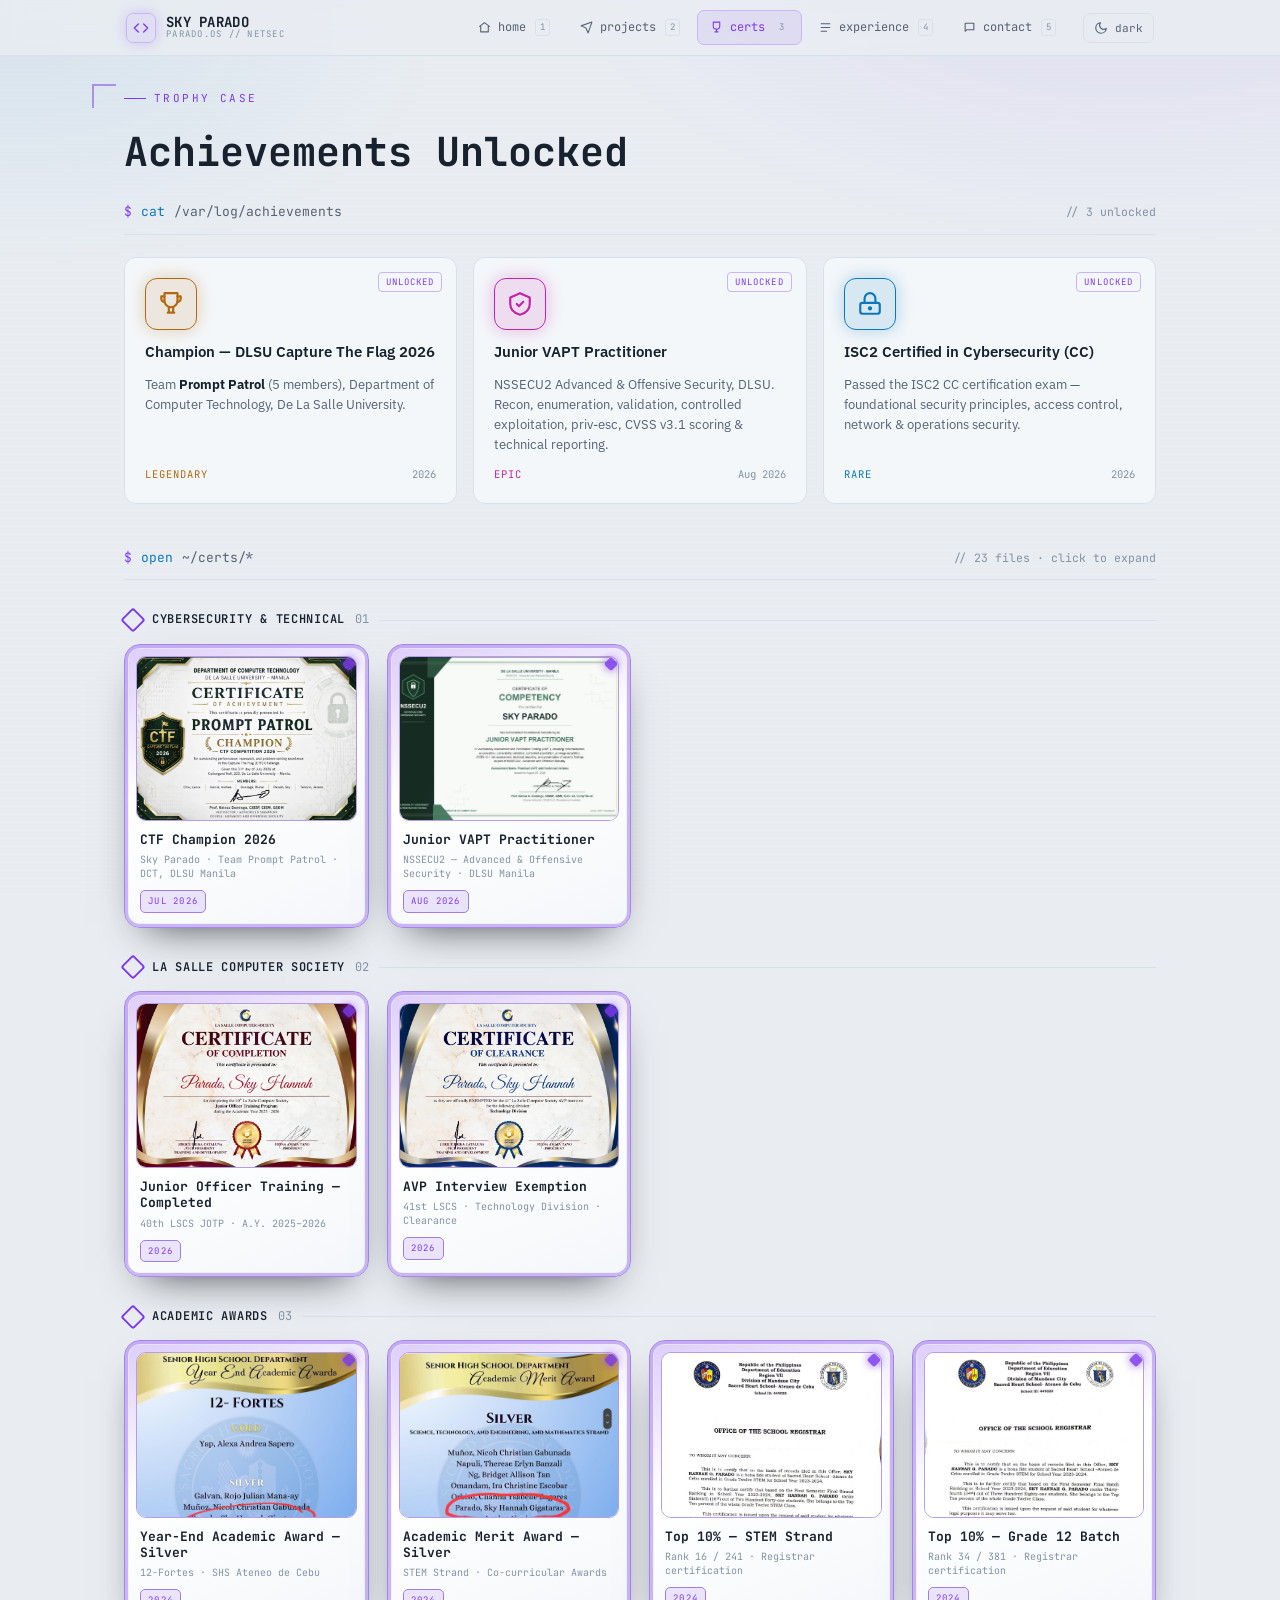
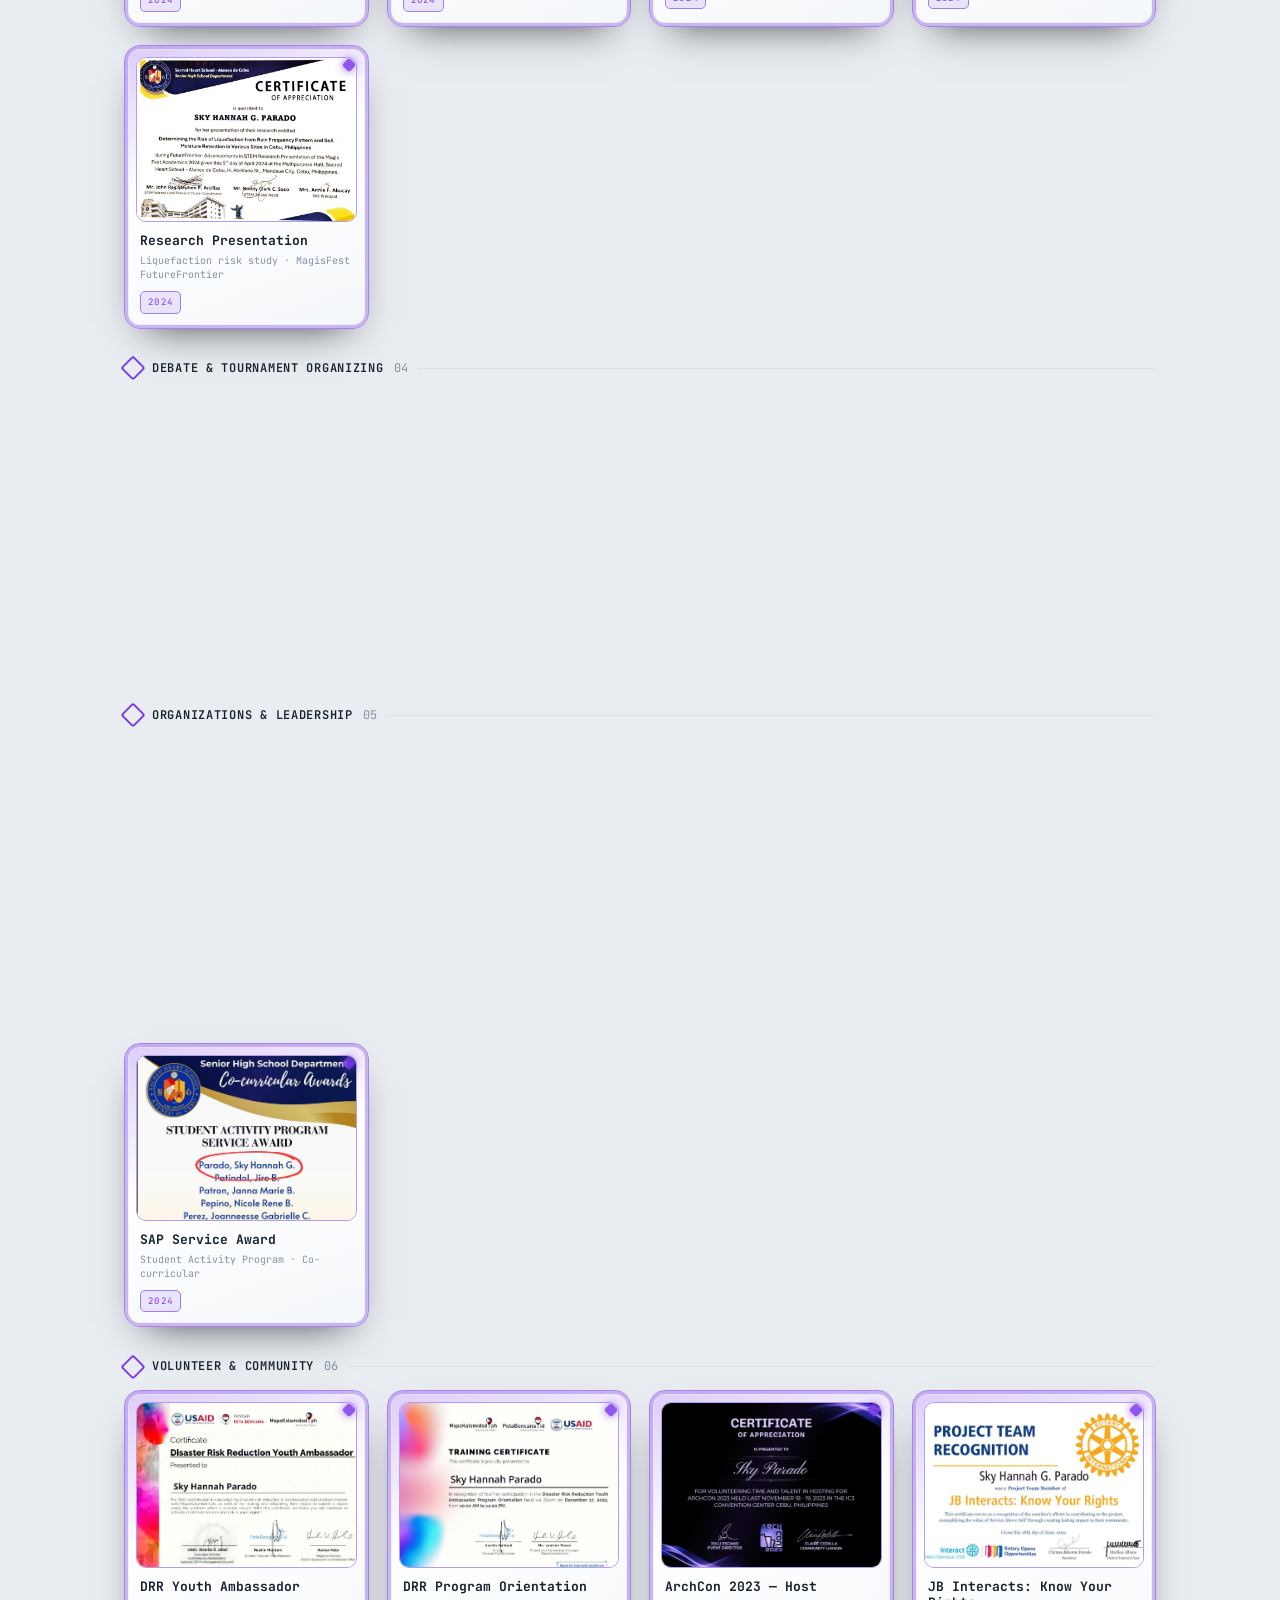
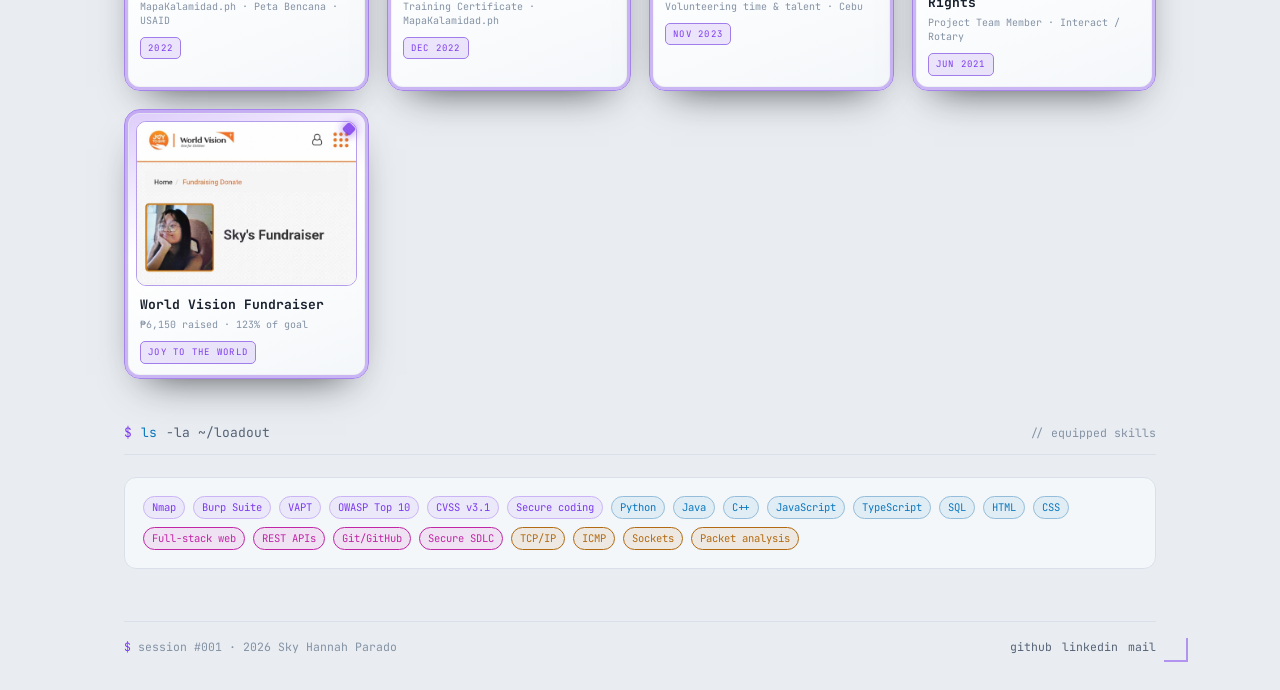
==== certs.html @ 1fd74689 "inital profile" ====
<!DOCTYPE html>
<html lang="en">
<head>
<meta charset="UTF-8">
<meta name="viewport" content="width=device-width, initial-scale=1.0">
<title>Achievements // parado.os</title>
<meta name="description" content="Competitions & certifications unlocked by Sky Parado.">
<link rel="preconnect" href="https://fonts.googleapis.com">
<link rel="preconnect" href="https://fonts.gstatic.com" crossorigin>
<link rel="stylesheet" href="https://fonts.googleapis.com/css2?family=JetBrains+Mono:wght@400;500;700&family=IBM+Plex+Sans:wght@400;500;600&display=swap">
<link rel="stylesheet" href="css/style.css">
<link rel="icon" href="data:image/svg+xml,<svg xmlns='http://www.w3.org/2000/svg' viewBox='0 0 100 100'><text y='.9em' font-size='90'>⌘</text></svg>">
</head>
<body>

<nav class="nav"><div class="nav-inner">
  <a class="brand" href="index.html">
    <span class="logo"><svg viewBox="0 0 24 24" fill="none" stroke="currentColor" stroke-width="2" stroke-linecap="round" stroke-linejoin="round"><path d="m8 6-6 6 6 6M16 6l6 6-6 6"/></svg></span>
    <span class="nm">SKY PARADO<small>PARADO.OS // NETSEC</small></span>
  </a>
  <div class="nav-links">
    <a href="index.html"><svg viewBox="0 0 24 24" fill="none" stroke="currentColor" stroke-width="2" stroke-linecap="round" stroke-linejoin="round"><path d="M3 10 12 3l9 7M5 9v11h14V9"/></svg>home<span class="key">1</span></a>
    <a href="projects.html"><svg viewBox="0 0 24 24" fill="none" stroke="currentColor" stroke-width="2" stroke-linecap="round" stroke-linejoin="round"><path d="m22 2-7 20-4-9-9-4z"/></svg>projects<span class="key">2</span></a>
    <a href="certs.html" class="active"><svg viewBox="0 0 24 24" fill="none" stroke="currentColor" stroke-width="2" stroke-linecap="round" stroke-linejoin="round"><path d="M6 9V2h12v7a6 6 0 0 1-12 0zM9 20h6M12 15v5"/></svg>certs<span class="key">3</span></a>
    <a href="experience.html"><svg viewBox="0 0 24 24" fill="none" stroke="currentColor" stroke-width="2" stroke-linecap="round" stroke-linejoin="round"><path d="M4 5h16M4 12h16M4 19h10"/></svg>experience<span class="key">4</span></a>
    <a href="contact.html"><svg viewBox="0 0 24 24" fill="none" stroke="currentColor" stroke-width="2" stroke-linecap="round" stroke-linejoin="round"><path d="M4 4h16v12H7l-3 3z"/></svg>contact<span class="key">5</span></a>
  </div>
  <button class="theme-btn" aria-label="Toggle theme"><svg viewBox="0 0 24 24" fill="none" stroke="currentColor" stroke-width="2" stroke-linecap="round" stroke-linejoin="round"></svg><span class="tl">light</span></button>
</div></nav>

<main class="wrap hud-frame">
  <section class="sec" style="margin-top:34px">
    <div class="eyebrow">Trophy Case</div>
    <h1 style="font-family:'JetBrains Mono',monospace;font-size:clamp(26px,5vw,40px);margin:12px 0 6px;color:var(--fg)">Achievements Unlocked</h1>
    <div class="sec-head mono" style="margin-top:18px"><span class="dollar">$</span><span class="cmd">cat</span><span class="arg">/var/log/achievements</span><span class="out">// 3 unlocked</span></div>

    <div class="ach-grid">

      <article class="ach reveal">
        <span class="unlocked mono">UNLOCKED</span>
        <span class="medal"><svg viewBox="0 0 24 24" fill="none" stroke="currentColor" stroke-width="2" stroke-linecap="round" stroke-linejoin="round"><path d="M6 9V2h12v7a6 6 0 0 1-12 0z"/><path d="M6 5H3v2a3 3 0 0 0 3 3M18 5h3v2a3 3 0 0 1-3 3M9 20h6M10 15v5M14 15v5"/></svg></span>
        <h3>Champion — DLSU Capture The Flag 2026</h3>
        <p>Team <b style="color:var(--fg)">Prompt Patrol</b> (5 members), Department of Computer Technology, De La Salle University.</p>
        <div class="foot mono"><span class="rar">legendary</span><span class="yr">2026</span></div>
      </article>

      <article class="ach epic reveal">
        <span class="unlocked mono">UNLOCKED</span>
        <span class="medal"><svg viewBox="0 0 24 24" fill="none" stroke="currentColor" stroke-width="2" stroke-linecap="round" stroke-linejoin="round"><path d="M12 2 3 6v6c0 5 3.6 8.4 9 10 5.4-1.6 9-5 9-10V6z"/><path d="m9 12 2 2 4-4"/></svg></span>
        <h3>Junior VAPT Practitioner</h3>
        <p>NSSECU2 Advanced &amp; Offensive Security, DLSU. Recon, enumeration, validation, controlled exploitation, priv-esc, CVSS v3.1 scoring &amp; technical reporting.</p>
        <div class="foot mono"><span class="rar">epic</span><span class="yr">Aug 2026</span></div>
      </article>

      <article class="ach rare reveal">
        <span class="unlocked mono">UNLOCKED</span>
        <span class="medal"><svg viewBox="0 0 24 24" fill="none" stroke="currentColor" stroke-width="2" stroke-linecap="round" stroke-linejoin="round"><rect x="3" y="11" width="18" height="10" rx="2"/><path d="M7 11V7a5 5 0 0 1 10 0v4"/><circle cx="12" cy="16" r="1"/></svg></span>
        <h3>ISC2 Certified in Cybersecurity (CC)</h3>
        <p>Passed the ISC2 CC certification exam — foundational security principles, access control, network &amp; operations security.</p>
        <div class="foot mono"><span class="rar">rare</span><span class="yr">2026</span></div>
      </article>

    </div>
  </section>

  <!-- certificate wall -->
  <section class="sec">
    <div class="sec-head mono"><span class="dollar">$</span><span class="cmd">open</span><span class="arg">~/certs/*</span><span class="out">// 23 files · click to expand</span></div>

    <div class="cert-cat"><b>Cybersecurity &amp; Technical</b><span class="n">01</span></div>
    <div class="cert-grid" style="--type:var(--amber)">
      <button class="cert reveal" data-full="assets/certs/ctf-champion-2026.jpg" data-cap="Champion — DLSU Capture The Flag 2026 · Team Prompt Patrol">
        <span class="thumb"><img src="assets/certs/ctf-champion-2026.jpg" alt="CTF Champion 2026 certificate — Sky Parado, Team Prompt Patrol" loading="lazy" onerror="this.closest('.thumb').classList.add('pending');this.remove()" data-pending="drop ctf-champion-2026.jpg here"></span>
        <span class="meta"><h4>CTF Champion 2026</h4><span class="sub">Sky Parado · Team Prompt Patrol · DCT, DLSU Manila</span><span class="yr">Jul 2026</span></span>
      </button>
      <button class="cert reveal" data-full="assets/certs/vapt-practitioner.jpg" data-cap="Junior VAPT Practitioner — NSSECU2, DLSU Manila">
        <span class="thumb"><img src="assets/certs/vapt-practitioner.jpg" alt="Junior VAPT Practitioner certificate" loading="lazy"></span>
        <span class="meta"><h4>Junior VAPT Practitioner</h4><span class="sub">NSSECU2 — Advanced &amp; Offensive Security · DLSU Manila</span><span class="yr">Aug 2026</span></span>
      </button>
    </div>

    <div class="cert-cat"><b>La Salle Computer Society</b><span class="n">02</span></div>
    <div class="cert-grid" style="--type:var(--accent)">
      <button class="cert reveal" data-full="assets/certs/lscs-completion.jpg" data-cap="Certificate of Completion — 40th LSCS Junior Officer Training Program">
        <span class="thumb"><img src="assets/certs/lscs-completion.jpg" alt="LSCS Junior Officer Training completion certificate" loading="lazy"></span>
        <span class="meta"><h4>Junior Officer Training — Completed</h4><span class="sub">40th LSCS JOTP · A.Y. 2025–2026</span><span class="yr">2026</span></span>
      </button>
      <button class="cert reveal" data-full="assets/certs/lscs-clearance.jpg" data-cap="Certificate of Clearance — Exempted from 41st LSCS AVP interview, Technology Division">
        <span class="thumb"><img src="assets/certs/lscs-clearance.jpg" alt="LSCS certificate of clearance" loading="lazy"></span>
        <span class="meta"><h4>AVP Interview Exemption</h4><span class="sub">41st LSCS · Technology Division · Clearance</span><span class="yr">2026</span></span>
      </button>
    </div>

    <div class="cert-cat"><b>Academic Awards</b><span class="n">03</span></div>
    <div class="cert-grid" style="--type:var(--cyan)">
      <button class="cert reveal" data-full="assets/certs/year-end-silver-fortes.jpg" data-cap="Year-End Academic Award — Silver, 12-Fortes">
        <span class="thumb"><img src="assets/certs/year-end-silver-fortes.jpg" alt="Year-End Academic Award Silver" loading="lazy"></span>
        <span class="meta"><h4>Year-End Academic Award — Silver</h4><span class="sub">12-Fortes · SHS Ateneo de Cebu</span><span class="yr">2024</span></span>
      </button>
      <button class="cert reveal" data-full="assets/certs/academic-merit-silver.jpg" data-cap="Academic Merit Award — Silver, STEM Strand">
        <span class="thumb"><img src="assets/certs/academic-merit-silver.jpg" alt="Academic Merit Award Silver" loading="lazy"></span>
        <span class="meta"><h4>Academic Merit Award — Silver</h4><span class="sub">STEM Strand · Co-curricular Awards</span><span class="yr">2024</span></span>
      </button>
      <button class="cert reveal" data-full="assets/certs/registrar-stem-rank16.jpg" data-cap="Top 10% of STEM Strand — Rank 16 of 241">
        <span class="thumb"><img src="assets/certs/registrar-stem-rank16.jpg" alt="Top 10% STEM strand ranking" loading="lazy"></span>
        <span class="meta"><h4>Top 10% — STEM Strand</h4><span class="sub">Rank 16 / 241 · Registrar certification</span><span class="yr">2024</span></span>
      </button>
      <button class="cert reveal" data-full="assets/certs/registrar-top10-batch.jpg" data-cap="Top 10% of Batch — Rank 34 of 381">
        <span class="thumb"><img src="assets/certs/registrar-top10-batch.jpg" alt="Top 10% batch ranking" loading="lazy"></span>
        <span class="meta"><h4>Top 10% — Grade 12 Batch</h4><span class="sub">Rank 34 / 381 · Registrar certification</span><span class="yr">2024</span></span>
      </button>
      <button class="cert reveal" data-full="assets/certs/magisfest-research.jpg" data-cap="Research Presentation — MagisFest: FutureFrontier 2024">
        <span class="thumb"><img src="assets/certs/magisfest-research.jpg" alt="MagisFest research presentation certificate" loading="lazy"></span>
        <span class="meta"><h4>Research Presentation</h4><span class="sub">Liquefaction risk study · MagisFest FutureFrontier</span><span class="yr">2024</span></span>
      </button>
    </div>

    <div class="cert-cat"><b>Debate &amp; Tournament Organizing</b><span class="n">04</span></div>
    <div class="cert-grid" style="--type:var(--purple)">
      <button class="cert reveal" data-full="assets/certs/cida-novice-cup-2024.jpg" data-cap="CIDA Novice Cup 2024 — OrgComm, Tech &amp; Registration Head, VP">
        <span class="thumb"><img src="assets/certs/cida-novice-cup-2024.jpg" alt="CIDA Novice Cup 2024 certificate" loading="lazy"></span>
        <span class="meta"><h4>CIDA Novice Cup 2024</h4><span class="sub">Tech &amp; Registration Head · CIDA Vice President</span><span class="yr">Mar 2024</span></span>
      </button>
      <button class="cert reveal" data-full="assets/certs/cida-visayas-intervarsity.jpg" data-cap="CIDA Visayas Intervarsity — Tech &amp; Registration Head">
        <span class="thumb"><img src="assets/certs/cida-visayas-intervarsity.jpg" alt="CIDA Visayas Intervarsity certificate" loading="lazy"></span>
        <span class="meta"><h4>CIDA Visayas Intervarsity</h4><span class="sub">Technology &amp; Registration Head</span><span class="yr">Nov 2023</span></span>
      </button>
      <button class="cert reveal" data-full="assets/certs/cida-novice-cup-2023.jpg" data-cap="CIDA Novice Cup 2023 — Technology &amp; Registration Head">
        <span class="thumb"><img src="assets/certs/cida-novice-cup-2023.jpg" alt="CIDA Novice Cup 2023 certificate" loading="lazy"></span>
        <span class="meta"><h4>CIDA Novice Cup 2023</h4><span class="sub">Technology &amp; Registration Head</span><span class="yr">Jan 2023</span></span>
      </button>
      <button class="cert reveal" data-full="assets/certs/ateneo-debate-camp-2021.jpg" data-cap="Ateneo Debate Camp 2021 — Debater">
        <span class="thumb"><img src="assets/certs/ateneo-debate-camp-2021.jpg" alt="Ateneo Debate Camp 2021 certificate" loading="lazy"></span>
        <span class="meta"><h4>Ateneo Debate Camp 2021</h4><span class="sub">Participant · Debater · Ateneo Debate Society</span><span class="yr">2021</span></span>
      </button>
    </div>

    <div class="cert-cat"><b>Organizations &amp; Leadership</b><span class="n">05</span></div>
    <div class="cert-grid" style="--type:var(--accent)">
      <button class="cert reveal" data-full="assets/certs/ignatian-debate-league.jpg" data-cap="Ignatian Debate League (IDL) — Contribution">
        <span class="thumb"><img src="assets/certs/ignatian-debate-league.jpg" alt="Ignatian Debate League certificate" loading="lazy"></span>
        <span class="meta"><h4>Ignatian Debate League</h4><span class="sub">Invaluable contribution · SHS Ateneo de Cebu</span><span class="yr">2024</span></span>
      </button>
      <button class="cert reveal" data-full="assets/certs/gavel-club.jpg" data-cap="The Gavel Club — Ateneo de Cebu · Contribution">
        <span class="thumb"><img src="assets/certs/gavel-club.jpg" alt="The Gavel Club certificate" loading="lazy"></span>
        <span class="meta"><h4>The Gavel Club</h4><span class="sub">Invaluable contribution · Ateneo de Cebu</span><span class="yr">2024</span></span>
      </button>
      <button class="cert reveal" data-full="assets/certs/islc-appreciation.jpg" data-cap="Ignatian Servant Leaders Council (ISLC) — Contribution">
        <span class="thumb"><img src="assets/certs/islc-appreciation.jpg" alt="ISLC certificate" loading="lazy"></span>
        <span class="meta"><h4>Ignatian Servant Leaders Council</h4><span class="sub">Invaluable contribution · ISLC</span><span class="yr">2024</span></span>
      </button>
      <button class="cert reveal" data-full="assets/certs/ignatian-stem-society.jpg" data-cap="Ignatian STEM Society — Member">
        <span class="thumb"><img src="assets/certs/ignatian-stem-society.jpg" alt="Ignatian STEM Society certificate" loading="lazy"></span>
        <span class="meta"><h4>Ignatian STEM Society</h4><span class="sub">Member · Talents &amp; skills shared</span><span class="yr">2024</span></span>
      </button>
      <button class="cert reveal" data-full="assets/certs/sap-service-award.jpg" data-cap="Student Activity Program — Service Award">
        <span class="thumb"><img src="assets/certs/sap-service-award.jpg" alt="Student Activity Program Service Award" loading="lazy"></span>
        <span class="meta"><h4>SAP Service Award</h4><span class="sub">Student Activity Program · Co-curricular</span><span class="yr">2024</span></span>
      </button>
    </div>

    <div class="cert-cat"><b>Volunteer &amp; Community</b><span class="n">06</span></div>
    <div class="cert-grid" style="--type:var(--cyan)">
      <button class="cert reveal" data-full="assets/certs/drr-youth-ambassador.jpg" data-cap="Disaster Risk Reduction Youth Ambassador — MapaKalamidad.ph × USAID">
        <span class="thumb"><img src="assets/certs/drr-youth-ambassador.jpg" alt="DRR Youth Ambassador certificate" loading="lazy"></span>
        <span class="meta"><h4>DRR Youth Ambassador</h4><span class="sub">MapaKalamidad.ph · Peta Bencana · USAID</span><span class="yr">2022</span></span>
      </button>
      <button class="cert reveal" data-full="assets/certs/drr-orientation-training.jpg" data-cap="DRR Youth Ambassador Program Orientation — Training Certificate">
        <span class="thumb"><img src="assets/certs/drr-orientation-training.jpg" alt="DRR orientation training certificate" loading="lazy"></span>
        <span class="meta"><h4>DRR Program Orientation</h4><span class="sub">Training Certificate · MapaKalamidad.ph</span><span class="yr">Dec 2022</span></span>
      </button>
      <button class="cert reveal" data-full="assets/certs/archcon-2023-hosting.jpg" data-cap="ArchCon 2023 — Host · IC3 Convention Center, Cebu">
        <span class="thumb"><img src="assets/certs/archcon-2023-hosting.jpg" alt="ArchCon 2023 hosting certificate" loading="lazy"></span>
        <span class="meta"><h4>ArchCon 2023 — Host</h4><span class="sub">Volunteering time &amp; talent · Cebu</span><span class="yr">Nov 2023</span></span>
      </button>
      <button class="cert reveal" data-full="assets/certs/jb-interacts-rotary.jpg" data-cap="JB Interacts: Know Your Rights — Project Team Member · Rotary/Interact">
        <span class="thumb"><img src="assets/certs/jb-interacts-rotary.jpg" alt="JB Interacts Rotary project certificate" loading="lazy"></span>
        <span class="meta"><h4>JB Interacts: Know Your Rights</h4><span class="sub">Project Team Member · Interact / Rotary</span><span class="yr">Jun 2021</span></span>
      </button>
      <button class="cert reveal" data-full="assets/certs/worldvision-fundraiser.jpg" data-cap="World Vision Fundraiser — ₱6,150 raised (123% of goal)">
        <span class="thumb"><img src="assets/certs/worldvision-fundraiser.jpg" alt="World Vision fundraiser result" loading="lazy"></span>
        <span class="meta"><h4>World Vision Fundraiser</h4><span class="sub">₱6,150 raised · 123% of goal</span><span class="yr">Joy to the World</span></span>
      </button>
    </div>
  </section>

  <!-- skills as loadout -->
  <section class="sec">
    <div class="sec-head mono"><span class="dollar">$</span><span class="cmd">ls</span><span class="arg">-la ~/loadout</span><span class="out">// equipped skills</span></div>
    <div class="ach-grid" style="grid-template-columns:1fr">
      <div class="mission reveal" style="grid-template-columns:1fr">
        <div class="stack" style="gap:8px">
          <span class="tag" style="color:var(--accent);border-color:var(--accent-dim);background:color-mix(in srgb,var(--accent) 8%,transparent)">Nmap</span>
          <span class="tag" style="color:var(--accent);border-color:var(--accent-dim);background:color-mix(in srgb,var(--accent) 8%,transparent)">Burp Suite</span>
          <span class="tag" style="color:var(--accent);border-color:var(--accent-dim);background:color-mix(in srgb,var(--accent) 8%,transparent)">VAPT</span>
          <span class="tag" style="color:var(--accent);border-color:var(--accent-dim);background:color-mix(in srgb,var(--accent) 8%,transparent)">OWASP Top 10</span>
          <span class="tag" style="color:var(--accent);border-color:var(--accent-dim);background:color-mix(in srgb,var(--accent) 8%,transparent)">CVSS v3.1</span>
          <span class="tag" style="color:var(--accent);border-color:var(--accent-dim);background:color-mix(in srgb,var(--accent) 8%,transparent)">Secure coding</span>
          <span class="tag">Python</span><span class="tag">Java</span><span class="tag">C++</span><span class="tag">JavaScript</span><span class="tag">TypeScript</span><span class="tag">SQL</span><span class="tag">HTML</span><span class="tag">CSS</span>
          <span class="tag" style="color:var(--purple);border-color:var(--purple);background:color-mix(in srgb,var(--purple) 10%,transparent)">Full-stack web</span>
          <span class="tag" style="color:var(--purple);border-color:var(--purple);background:color-mix(in srgb,var(--purple) 10%,transparent)">REST APIs</span>
          <span class="tag" style="color:var(--purple);border-color:var(--purple);background:color-mix(in srgb,var(--purple) 10%,transparent)">Git/GitHub</span>
          <span class="tag" style="color:var(--purple);border-color:var(--purple);background:color-mix(in srgb,var(--purple) 10%,transparent)">Secure SDLC</span>
          <span class="tag" style="color:var(--amber);border-color:var(--amber);background:color-mix(in srgb,var(--amber) 10%,transparent)">TCP/IP</span>
          <span class="tag" style="color:var(--amber);border-color:var(--amber);background:color-mix(in srgb,var(--amber) 10%,transparent)">ICMP</span>
          <span class="tag" style="color:var(--amber);border-color:var(--amber);background:color-mix(in srgb,var(--amber) 10%,transparent)">Sockets</span>
          <span class="tag" style="color:var(--amber);border-color:var(--amber);background:color-mix(in srgb,var(--amber) 10%,transparent)">Packet analysis</span>
        </div>
      </div>
    </div>
  </section>

  <footer class="footer mono">
    <span><span class="g">$</span> session #<span data-visits>001</span> · <span data-year>2026</span> Sky Hannah Parado</span>
    <span class="krew">
      <a href="https://github.com/skyparado" target="_blank" rel="noopener">github</a>
      <a href="https://linkedin.com/in/sky-hannah-parado-3a9218256" target="_blank" rel="noopener">linkedin</a>
      <a href="mailto:sky.parado@gmail.com">mail</a>
    </span>
  </footer>
</main>

<!-- lightbox -->
<div class="lb" id="lb" aria-hidden="true">
  <button class="x" aria-label="Close">&times;</button>
  <button class="arw prev" aria-label="Previous">&#8249;</button>
  <button class="arw next" aria-label="Next">&#8250;</button>
  <img alt="">
  <div class="cap"></div>
</div>

<script src="js/main.js"></script>
</body>
</html>
---- css/style.css ----
/* =====================================================================
   PARADO // portfolio OS  —  shared stylesheet
   Palette: terminal-dark ground, phosphor-green accent, rarity accents
   Fonts: JetBrains Mono (UI/terminal) + IBM Plex Sans (body)
   ===================================================================== */

:root{
  --bg:#080b11;
  --bg-2:#0b0f17;
  --panel:#111826;
  --panel-2:#0d1420;
  --line:#1d2838;
  --line-2:#28374b;
  --fg:#d3dce8;
  --fg-dim:#7f8ea4;
  --comment:#586a80;

  --accent:#a970ff;          /* electric purple — primary */
  --accent-dim:#5b3a9e;
  --accent-glow:rgba(169,112,255,.38);

  --cyan:#57c7ff;            /* common / info */
  --purple:#ff79c6;         /* epic (pink, to stand apart from accent) */
  --amber:#f5b64d;          /* legendary */
  --red:#ff6b6b;            /* danger / crit */

  --hud:rgba(169,112,255,.55);
  --shadow:0 24px 60px -24px rgba(0,0,0,.75);
  --radius:12px;
  --maxw:1080px;
}
:root[data-theme="light"]{
  --bg:#e9edf2;
  --bg-2:#eef2f6;
  --panel:#ffffff;
  --panel-2:#f4f7fa;
  --line:#d9e0e9;
  --line-2:#c6d0dc;
  --fg:#18212e;
  --fg-dim:#556275;
  --comment:#8492a4;

  --accent:#7c3aed;
  --accent-dim:#cbb4f5;
  --accent-glow:rgba(124,58,237,.24);

  --cyan:#0b78bd;
  --purple:#c026a6;
  --amber:#b26a12;
  --red:#d63636;

  --hud:rgba(124,58,237,.5);
  --shadow:0 20px 50px -26px rgba(24,33,46,.35);
}
@media (prefers-color-scheme:light){
  :root:not([data-theme="dark"]){
    --bg:#e9edf2; --bg-2:#eef2f6; --panel:#ffffff; --panel-2:#f4f7fa;
    --line:#d9e0e9; --line-2:#c6d0dc; --fg:#18212e; --fg-dim:#556275; --comment:#8492a4;
    --accent:#7c3aed; --accent-dim:#cbb4f5; --accent-glow:rgba(124,58,237,.24);
    --cyan:#0b78bd; --purple:#c026a6; --amber:#b26a12; --red:#d63636;
    --hud:rgba(124,58,237,.5); --shadow:0 20px 50px -26px rgba(24,33,46,.35);
  }
}

/* ---------- reset / base ---------- */
*{box-sizing:border-box}
html{scroll-behavior:smooth}
body{
  margin:0;
  min-height:100vh;
  color:var(--fg);
  font-family:"IBM Plex Sans",ui-sans-serif,system-ui,sans-serif;
  line-height:1.6;
  background:
    radial-gradient(1000px 560px at 88% -10%, color-mix(in srgb,var(--accent) 10%,transparent), transparent 60%),
    radial-gradient(760px 420px at 2% 4%, color-mix(in srgb,var(--cyan) 8%,transparent), transparent 55%),
    var(--bg);
  background-attachment:fixed;
}
/* faint scanline / CRT grid overlay */
body::after{
  content:"";position:fixed;inset:0;pointer-events:none;z-index:1;opacity:.4;
  background:repeating-linear-gradient(0deg, transparent 0 3px, rgba(0,0,0,.05) 3px 4px);
  mix-blend-mode:overlay;
}
:root[data-theme="light"] body::after{opacity:.25}
.mono{font-family:"JetBrains Mono",ui-monospace,SFMono-Regular,monospace}
a{color:var(--accent)}
img{max-width:100%}
::selection{background:var(--accent);color:var(--bg)}

/* ---------- boot overlay ---------- */
#boot{
  position:fixed;inset:0;z-index:9999;background:var(--bg);
  display:flex;align-items:center;justify-content:center;padding:24px;
  font-family:"JetBrains Mono",monospace;
  transition:opacity .5s ease, visibility .5s;
}
#boot.done{opacity:0;visibility:hidden;pointer-events:none}
.boot-box{width:min(560px,100%)}
.boot-line{font-size:13px;color:var(--fg-dim);white-space:pre-wrap;margin:0;min-height:1.5em}
.boot-line .ok{color:var(--accent)}
.boot-line .warn{color:var(--amber)}
.boot-bar{margin-top:18px;height:8px;border:1px solid var(--accent-dim);border-radius:4px;overflow:hidden;background:var(--panel-2)}
.boot-bar i{display:block;height:100%;width:0;background:linear-gradient(90deg,var(--accent-dim),var(--accent));box-shadow:0 0 12px var(--accent-glow)}
.boot-skip{margin-top:12px;font-size:11px;color:var(--comment);text-align:center}
.boot-skip b{color:var(--cyan)}

/* ---------- layout shell ---------- */
.wrap{max-width:var(--maxw);margin:0 auto;padding:0 clamp(14px,3vw,26px);position:relative;z-index:2}

/* HUD corner brackets on the main frame */
.hud-frame{position:relative;margin:clamp(14px,3vw,30px) auto;max-width:calc(var(--maxw) + 4px)}
.hud-frame::before,.hud-frame::after{content:"";position:absolute;width:22px;height:22px;pointer-events:none;z-index:3}
.hud-frame::before{top:-6px;left:-6px;border-top:2px solid var(--hud);border-left:2px solid var(--hud)}
.hud-frame::after{bottom:-6px;right:-6px;border-bottom:2px solid var(--hud);border-right:2px solid var(--hud)}

/* ---------- top nav / HUD bar ---------- */
.nav{
  position:sticky;top:0;z-index:50;
  background:color-mix(in srgb,var(--bg) 82%,transparent);
  backdrop-filter:blur(10px);
  border-bottom:1px solid var(--line);
}
.nav-inner{display:flex;align-items:center;gap:14px;padding:10px clamp(14px,3vw,26px);max-width:var(--maxw);margin:0 auto}
.brand{display:flex;align-items:center;gap:10px;text-decoration:none;color:var(--fg);font-family:"JetBrains Mono",monospace;font-weight:700}
.brand .logo{
  width:30px;height:30px;border:1px solid var(--accent-dim);border-radius:7px;display:grid;place-items:center;
  color:var(--accent);background:color-mix(in srgb,var(--accent) 8%,transparent);box-shadow:0 0 14px var(--accent-glow)
}
.brand .logo svg{width:16px;height:16px}
.brand small{display:block;font-size:9px;color:var(--comment);font-weight:400;letter-spacing:.14em}
.brand .nm{font-size:14px;letter-spacing:.02em;line-height:1.1}
.nav-links{display:flex;gap:4px;margin-left:auto;flex-wrap:wrap}
.nav-links a{
  position:relative;text-decoration:none;font-family:"JetBrains Mono",monospace;font-size:12px;
  color:var(--fg-dim);padding:7px 12px;border-radius:7px;border:1px solid transparent;
  display:flex;align-items:center;gap:7px;transition:.16s;
}
.nav-links a svg{width:13px;height:13px}
.nav-links a:hover{color:var(--fg);border-color:var(--line-2);background:var(--panel-2)}
.nav-links a.active{color:var(--accent);border-color:var(--accent-dim);background:color-mix(in srgb,var(--accent) 9%,transparent)}
.nav-links a .key{font-size:9px;color:var(--comment);border:1px solid var(--line);border-radius:3px;padding:0 4px;margin-left:2px}
.theme-btn{
  display:inline-flex;align-items:center;gap:7px;font-family:"JetBrains Mono",monospace;font-size:11px;
  color:var(--fg-dim);background:transparent;border:1px solid var(--line);border-radius:7px;padding:7px 10px;cursor:pointer;transition:.16s
}
.theme-btn:hover{color:var(--accent);border-color:var(--accent-dim)}
.theme-btn svg{width:14px;height:14px}

/* ---------- section headers (shell prompt) ---------- */
.sec{margin:44px 0}
.sec-head{
  font-family:"JetBrains Mono",monospace;font-size:13px;display:flex;align-items:center;gap:9px;
  margin-bottom:22px;padding-bottom:11px;border-bottom:1px solid var(--line);flex-wrap:wrap;color:var(--fg)
}
.sec-head .dollar{color:var(--accent)}
.sec-head .cmd{color:var(--cyan)}
.sec-head .arg{color:var(--fg-dim)}
.sec-head .out{color:var(--comment);font-size:11.5px;margin-left:auto}

/* eyebrow label */
.eyebrow{font-family:"JetBrains Mono",monospace;font-size:11px;letter-spacing:.22em;color:var(--accent);text-transform:uppercase;display:flex;align-items:center;gap:8px}
.eyebrow::before{content:"";width:22px;height:1px;background:var(--accent)}

/* ---------- buttons ---------- */
.btn{
  display:inline-flex;align-items:center;gap:9px;text-decoration:none;cursor:pointer;
  font-family:"JetBrains Mono",monospace;font-size:12.5px;font-weight:500;
  color:var(--accent);border:1px solid var(--accent-dim);border-radius:8px;padding:10px 16px;
  background:color-mix(in srgb,var(--accent) 8%,transparent);transition:.16s;
}
.btn svg{width:15px;height:15px}
.btn:hover{background:color-mix(in srgb,var(--accent) 18%,transparent);box-shadow:0 0 18px var(--accent-glow);transform:translateY(-1px)}
.btn.ghost{color:var(--fg-dim);border-color:var(--line-2);background:transparent}
.btn.ghost:hover{color:var(--fg);border-color:var(--fg-dim);box-shadow:none}

/* ---------- glitch heading ---------- */
.glitch{position:relative;display:inline-block}
.glitch::before,.glitch::after{
  content:attr(data-text);position:absolute;left:0;top:0;width:100%;overflow:hidden;opacity:0;pointer-events:none;
}
.glitch.go::before{color:var(--cyan);animation:gl1 .45s steps(2) 1;clip-path:inset(0 0 55% 0)}
.glitch.go::after{color:var(--red);animation:gl2 .45s steps(2) 1;clip-path:inset(55% 0 0 0)}
@keyframes gl1{0%,100%{opacity:0;transform:translate(0)}25%{opacity:.7;transform:translate(-3px,-1px)}50%{opacity:.7;transform:translate(2px,1px)}}
@keyframes gl2{0%,100%{opacity:0;transform:translate(0)}25%{opacity:.7;transform:translate(3px,1px)}50%{opacity:.7;transform:translate(-2px,-1px)}}

/* ---------- cards / panels ---------- */
.panel{background:var(--panel-2);border:1px solid var(--line);border-radius:var(--radius)}

/* ================= HOME / character sheet ================= */
.hero{padding:38px 0 8px}
.prompt{font-family:"JetBrains Mono",monospace;font-size:13px;color:var(--comment)}
.prompt .u{color:var(--accent)}.prompt .p{color:var(--cyan)}
.hero h1{
  font-family:"JetBrains Mono",monospace;font-weight:700;font-size:clamp(32px,7vw,60px);
  line-height:1.03;letter-spacing:-.01em;margin:12px 0 8px;color:var(--fg);text-wrap:balance
}
.hero h1 .accent{color:var(--accent);text-shadow:0 0 26px var(--accent-glow)}
.hero .role{font-family:"JetBrains Mono",monospace;font-size:clamp(13px,2.4vw,17px);color:var(--cyan);min-height:1.5em}
.cursor{display:inline-block;width:9px;height:1.05em;background:var(--accent);margin-left:2px;transform:translateY(2px);animation:blink 1.05s steps(1) infinite}
@keyframes blink{50%{opacity:0}}
.hero .tagline{max-width:62ch;color:var(--fg-dim);margin:16px 0 24px;font-size:15.5px}
.hero .tagline .hl{color:var(--fg)}
.hero-cta{display:flex;gap:12px;flex-wrap:wrap}

/* character stat sheet */
.sheet{display:grid;gap:16px;margin:34px auto 0;max-width:900px}
.stat-card{padding:20px;position:relative;overflow:hidden}
.stat-card .label,.id-card .label{font-family:"JetBrains Mono",monospace;font-size:11px;letter-spacing:.16em;color:var(--comment);text-transform:uppercase;margin-bottom:16px;display:flex;align-items:center;gap:8px}
.stat-card .label svg,.id-card .label svg{width:14px;height:14px;flex:none;color:var(--accent)}
.stat-row{display:flex;align-items:center;gap:12px;margin-bottom:13px}
.stat-row:last-child{margin-bottom:0}
.stat-row .k{font-family:"JetBrains Mono",monospace;font-size:11.5px;color:var(--fg-dim);width:86px;flex:none;text-transform:uppercase;letter-spacing:.04em}
.bar{flex:1;height:9px;background:var(--panel);border:1px solid var(--line);border-radius:20px;overflow:hidden}
.bar i{display:block;height:100%;width:0;border-radius:20px;background:linear-gradient(90deg,var(--accent-dim),var(--accent));box-shadow:0 0 10px var(--accent-glow);transition:width 1.1s cubic-bezier(.2,.8,.2,1)}
.stat-row .v{font-family:"JetBrains Mono",monospace;font-size:11px;color:var(--accent);width:40px;text-align:right;font-variant-numeric:tabular-nums}

.id-card{padding:20px;display:grid;gap:20px;align-items:start;grid-template-columns:1fr}
@media(min-width:600px){.id-card{grid-template-columns:210px 1fr}}
.id-info{display:flex;flex-direction:column;gap:12px;min-width:0}
.id-card .avatar{
  width:100%;aspect-ratio:3/4;border:1px solid var(--line);border-radius:10px;background:
    radial-gradient(120% 120% at 20% 10%, color-mix(in srgb,var(--accent) 16%,transparent), transparent 55%),
    var(--panel);display:grid;place-items:center;position:relative;overflow:hidden
}
.id-card .avatar .big{font-family:"JetBrains Mono",monospace;font-weight:700;font-size:44px;color:var(--accent);text-shadow:0 0 24px var(--accent-glow)}
.id-card .avatar img{position:absolute;inset:0;width:100%;height:100%;object-fit:cover;object-position:center top;filter:saturate(1.05) contrast(1.02)}
.id-card .avatar::after{content:"";position:absolute;inset:0;pointer-events:none;
  background:linear-gradient(180deg,transparent 55%,color-mix(in srgb,var(--panel) 82%,transparent));mix-blend-mode:normal}
.id-card .avatar .scan{position:absolute;inset:0;pointer-events:none;z-index:2;
  background:repeating-linear-gradient(0deg,transparent 0 3px,rgba(0,0,0,.10) 3px 4px);opacity:.5}
.id-card .avatar .lvl{position:absolute;top:10px;right:12px;z-index:3;font-family:"JetBrains Mono",monospace;font-size:10px;color:var(--amber);border:1px solid var(--amber);border-radius:4px;padding:2px 6px;background:color-mix(in srgb,var(--panel) 60%,transparent)}
.id-row{display:flex;justify-content:space-between;font-family:"JetBrains Mono",monospace;font-size:12px;border-bottom:1px dashed var(--line);padding-bottom:8px}
.id-row:last-child{border-bottom:0;padding-bottom:0}
.id-row .k{color:var(--comment)}.id-row .val{color:var(--fg)}
.id-row .val.on{color:var(--accent)}
/* stat-allocation bars folded into the ID card */
.id-card .label{margin:6px 0 -2px}
.id-card .stat-row{margin-bottom:0}
/* quick stat tiles under the ID card */
.id-stats{display:grid;grid-template-columns:repeat(4,1fr);gap:8px;margin-top:4px}
.id-stats .ids{background:var(--panel);border:1px solid var(--line);border-radius:9px;padding:9px 5px;text-align:center;transition:.16s}
.id-stats .ids:hover{border-color:var(--accent-dim);transform:translateY(-2px);box-shadow:0 0 14px var(--accent-glow)}
.id-stats .ids b{display:block;font-family:"JetBrains Mono",monospace;font-size:18px;color:var(--accent);line-height:1;text-shadow:0 0 14px var(--accent-glow)}
.id-stats .ids span{font-family:"JetBrains Mono",monospace;font-size:8px;letter-spacing:.06em;text-transform:uppercase;color:var(--comment);display:block;margin-top:4px}

/* quick-launch tiles on home */
.launch{display:grid;gap:14px;margin-top:14px}
@media(min-width:640px){.launch{grid-template-columns:repeat(2,1fr)}}
@media(min-width:900px){.launch{grid-template-columns:repeat(4,1fr)}}
.tile{
  text-decoration:none;color:var(--fg);padding:18px;border:1px solid var(--line);border-radius:var(--radius);
  background:var(--panel-2);display:flex;flex-direction:column;gap:10px;transition:.18s;position:relative;overflow:hidden
}
.tile .ic{width:38px;height:38px;border-radius:9px;display:grid;place-items:center;color:var(--accent);border:1px solid var(--accent-dim);background:color-mix(in srgb,var(--accent) 8%,transparent)}
.tile .ic svg{width:18px;height:18px}
.tile h3{margin:0;font-family:"JetBrains Mono",monospace;font-size:14px}
.tile p{margin:0;font-size:12.5px;color:var(--fg-dim)}
.tile .go{margin-top:auto;font-family:"JetBrains Mono",monospace;font-size:11px;color:var(--accent);opacity:0;transform:translateX(-4px);transition:.18s}
.tile:hover{border-color:var(--accent-dim);transform:translateY(-3px);box-shadow:0 0 22px var(--accent-glow)}
.tile:hover .go{opacity:1;transform:translateX(0)}

/* ================= PROJECTS / missions ================= */
.missions{display:grid;gap:16px}
@media(min-width:760px){.missions{grid-template-columns:1fr 1fr}}
.mission{background:var(--panel-2);border:1px solid var(--line);border-radius:var(--radius);padding:18px;display:flex;flex-direction:column;gap:13px;position:relative;overflow:hidden;transition:.2s}
.mission::before{content:"";position:absolute;inset:0 auto 0 0;width:3px;background:linear-gradient(var(--accent),var(--cyan));opacity:0;transition:.2s}
.mission:hover{border-color:var(--accent-dim);transform:translateY(-2px)}
.mission:hover::before{opacity:.9}
.m-top{display:flex;align-items:flex-start;gap:12px}
.m-ico{flex:none;width:40px;height:40px;border-radius:9px;display:grid;place-items:center;color:var(--accent);border:1px solid var(--accent-dim);background:color-mix(in srgb,var(--accent) 8%,transparent)}
.m-ico svg{width:20px;height:20px}
.m-title{font-family:"JetBrains Mono",monospace;font-weight:700;font-size:15px;color:var(--fg);word-break:break-word}
.m-sub{font-family:"JetBrains Mono",monospace;font-size:11px;color:var(--comment);margin-top:2px}
.rarity{margin-left:auto;font-family:"JetBrains Mono",monospace;font-size:9.5px;letter-spacing:.1em;text-transform:uppercase;padding:3px 8px;border-radius:5px;border:1px solid;white-space:nowrap;align-self:flex-start}
.rarity.legendary{color:var(--amber);border-color:var(--amber);background:color-mix(in srgb,var(--amber) 12%,transparent)}
.rarity.epic{color:var(--purple);border-color:var(--purple);background:color-mix(in srgb,var(--purple) 12%,transparent)}
.rarity.rare{color:var(--cyan);border-color:var(--cyan);background:color-mix(in srgb,var(--cyan) 12%,transparent)}
.stack{display:flex;flex-wrap:wrap;gap:6px}
.tag{font-family:"JetBrains Mono",monospace;font-size:10.5px;color:var(--cyan);border:1px solid color-mix(in srgb,var(--cyan) 34%,var(--line));background:color-mix(in srgb,var(--cyan) 8%,transparent);padding:2px 8px;border-radius:20px}
.mission ul{display:none}       /* detail bullets hidden until the popup is opened */
.m-more{align-self:flex-start;display:inline-flex;align-items:center;gap:8px;cursor:pointer;
  font-family:"JetBrains Mono",monospace;font-size:11.5px;color:var(--fg-dim);
  background:var(--panel);border:1px solid var(--line);border-radius:7px;padding:7px 12px;transition:.16s}
.m-more svg{width:13px;height:13px;transition:.16s}
.m-more:hover{color:var(--accent);border-color:var(--accent-dim);box-shadow:0 0 14px var(--accent-glow)}
.m-more:hover svg{transform:translateX(2px)}
.m-foot{margin-top:auto;padding-top:13px;border-top:1px dashed var(--line);display:flex;align-items:center;justify-content:space-between;gap:10px;flex-wrap:wrap}
.gh-link{display:inline-flex;align-items:center;gap:8px;text-decoration:none;font-family:"JetBrains Mono",monospace;font-size:12px;font-weight:500;color:var(--accent);border:1px solid var(--accent-dim);background:color-mix(in srgb,var(--accent) 8%,transparent);padding:7px 13px;border-radius:8px;transition:.16s}
.gh-link svg{width:14px;height:14px}
.gh-link:hover{background:color-mix(in srgb,var(--accent) 18%,transparent);box-shadow:0 0 16px var(--accent-glow)}
.gh-link[href="#"]{color:var(--comment);border-color:var(--line);background:transparent;border-style:dashed}
.gh-link[href="#"] .lbl-view{display:none}
.gh-link:not([href="#"]) .lbl-add{display:none}
.m-meta{display:flex;gap:12px;font-family:"JetBrains Mono",monospace;font-size:11px;color:var(--comment)}
.m-meta span{display:inline-flex;align-items:center;gap:5px}
.m-meta svg{width:12px;height:12px}
.status{display:inline-flex;align-items:center;gap:6px;font-family:"JetBrains Mono",monospace;font-size:10px;color:var(--accent)}
.status .dot{width:7px;height:7px;border-radius:50%;background:var(--accent);box-shadow:0 0 8px var(--accent);animation:pulse 1.6s ease-in-out infinite}
@keyframes pulse{50%{opacity:.35}}

/* ================= PROJECTS · POKÉMON CARD DECK ================= */
.deck{display:flex;align-items:center;gap:10px;position:relative;flex-wrap:wrap;justify-content:center}
.deck-viewport{
  flex:1 1 auto;min-width:0;overflow:hidden;padding:18px 0 22px;order:2;
  -webkit-tap-highlight-color:transparent;outline:none;cursor:grab;
  -webkit-mask-image:linear-gradient(90deg,transparent,#000 9%,#000 91%,transparent);
          mask-image:linear-gradient(90deg,transparent,#000 9%,#000 91%,transparent);
}
.deck-viewport.dragging{cursor:grabbing}
.deck-viewport:focus-visible{outline:2px solid var(--accent);outline-offset:4px;border-radius:14px}
.deck-track{display:flex;gap:22px;will-change:transform;transition:transform .46s cubic-bezier(.22,.85,.25,1)}
.deck-track.no-anim{transition:none}

/* nav arrows */
.deck-nav{
  flex:none;order:1;width:44px;height:44px;border-radius:50%;display:grid;place-items:center;cursor:pointer;
  color:var(--accent);background:color-mix(in srgb,var(--accent) 10%,var(--panel));
  border:1px solid var(--accent-dim);box-shadow:0 0 16px var(--accent-glow);transition:.16s;z-index:4
}
.deck-nav.next{order:3}
.deck-nav svg{width:20px;height:20px}
.deck-nav:hover{background:color-mix(in srgb,var(--accent) 22%,var(--panel));transform:scale(1.08)}
.deck-nav:active{transform:scale(.94)}
.deck-nav:disabled{opacity:.32;cursor:not-allowed;box-shadow:none;transform:none}

/* footer: dots + counter */
.deck-foot{order:4;flex-basis:100%;display:flex;align-items:center;justify-content:center;gap:16px;margin-top:2px}
.deck-dots{display:flex;gap:9px}
.deck-dots button{width:9px;height:9px;padding:0;border-radius:50%;cursor:pointer;border:1px solid var(--line-2);
  background:transparent;transition:.18s}
.deck-dots button:hover{border-color:var(--accent)}
.deck-dots button.on{background:var(--accent);border-color:var(--accent);width:26px;border-radius:6px;box-shadow:0 0 10px var(--accent-glow)}
.deck-count{font-size:11.5px;color:var(--comment);letter-spacing:.1em}
.deck-count b{color:var(--accent)}

/* ---- the trading card ---- */
.pcard{
  flex:0 0 clamp(260px,78vw,320px);box-sizing:border-box;
  min-height:430px;border-radius:18px;padding:12px;
  display:flex;flex-direction:column;gap:11px;position:relative;
  background:
    linear-gradient(160deg,color-mix(in srgb,var(--type) 26%,var(--panel)) 0%,var(--panel) 42%,var(--panel-2) 100%);
  border:1px solid color-mix(in srgb,var(--type) 55%,var(--line));
  box-shadow:0 18px 40px -22px rgba(0,0,0,.8),
             inset 0 0 0 3px color-mix(in srgb,var(--type) 32%,transparent),
             inset 0 0 0 4px color-mix(in srgb,var(--bg) 60%,transparent);
  transform-style:preserve-3d;transition:opacity .4s ease,filter .4s ease,box-shadow .3s ease;
  opacity:.42;filter:saturate(.7) brightness(.82);
}
.pcard.active{opacity:1;filter:none;box-shadow:0 26px 60px -20px rgba(0,0,0,.85),
             0 0 34px color-mix(in srgb,var(--type) 30%,transparent),
             inset 0 0 0 3px color-mix(in srgb,var(--type) 45%,transparent),
             inset 0 0 0 4px color-mix(in srgb,var(--bg) 55%,transparent)}
.pcard:not(.active){cursor:pointer}
.pcard::before{/* corner rarity gem etched into frame */
  content:"";position:absolute;top:10px;right:10px;width:10px;height:10px;border-radius:2px;transform:rotate(45deg);
  background:var(--type);box-shadow:0 0 10px var(--type);opacity:.8;z-index:3;pointer-events:none}

/* name plate */
.pc-bar{display:flex;align-items:flex-start;gap:10px}
.pc-name{min-width:0}
.pc-bar .m-title{display:block;font-family:"JetBrains Mono",monospace;font-weight:700;font-size:15px;color:var(--fg);word-break:break-word;line-height:1.15}
.pc-bar .m-sub{display:block;font-family:"JetBrains Mono",monospace;font-size:10px;color:var(--comment);margin-top:3px}
.pc-hp{margin-left:auto;flex:none;display:flex;align-items:center;gap:4px;font-size:9px;color:var(--fg-dim);letter-spacing:.05em}
.pc-hp b{font-size:20px;color:var(--type);line-height:1;text-shadow:0 0 12px color-mix(in srgb,var(--type) 60%,transparent)}
.pc-orb{width:14px;height:14px;border-radius:50%;background:radial-gradient(circle at 32% 30%,#fff5,var(--type));
  box-shadow:0 0 10px var(--type),inset 0 -2px 4px rgba(0,0,0,.4);margin-left:2px}

/* illustration window */
.pc-art{
  position:relative;height:150px;border-radius:11px;overflow:hidden;display:grid;place-items:center;
  border:2px solid color-mix(in srgb,var(--type) 45%,var(--line));
  background:
    radial-gradient(120% 130% at 30% 12%,color-mix(in srgb,var(--type) 30%,transparent),transparent 60%),
    repeating-linear-gradient(115deg,transparent 0 9px,color-mix(in srgb,var(--type) 8%,transparent) 9px 10px),
    var(--panel)
}
.pc-art .m-ico{width:62px;height:62px;border-radius:14px;border:1px solid color-mix(in srgb,var(--type) 55%,var(--line));
  background:color-mix(in srgb,var(--type) 12%,var(--panel));color:var(--type);display:grid;place-items:center;
  box-shadow:0 0 22px color-mix(in srgb,var(--type) 40%,transparent);z-index:2}
.pc-art .m-ico svg{width:30px;height:30px}
.pc-type{position:absolute;top:8px;left:9px;z-index:3;font-size:8.5px;letter-spacing:.1em;color:var(--fg);
  background:color-mix(in srgb,var(--bg) 55%,transparent);border:1px solid color-mix(in srgb,var(--type) 60%,var(--line));
  padding:3px 7px;border-radius:20px;backdrop-filter:blur(3px)}
.pc-art .rarity{position:absolute;bottom:8px;right:9px;margin:0;z-index:3;font-size:8.5px;backdrop-filter:blur(3px);
  background:color-mix(in srgb,var(--bg) 45%,transparent)}
/* holographic foil + sweeping shine, driven by JS pointer vars */
.pc-holo{position:absolute;inset:0;z-index:2;pointer-events:none;opacity:0;transition:opacity .3s;mix-blend-mode:color-dodge;
  background:
    radial-gradient(closest-side circle at var(--mx,50%) var(--my,50%),
      rgba(255,255,255,.55),rgba(255,255,255,0) 60%),
    conic-gradient(from 210deg at var(--mx,50%) var(--my,50%),
      #ff008022,#ffee0022,#00ff9022,#00b3ff22,#a970ff22,#ff008022)}
.pc-shine{position:absolute;inset:0;z-index:2;pointer-events:none;opacity:0;transition:opacity .3s;mix-blend-mode:overlay;
  background:linear-gradient(105deg,transparent 38%,rgba(255,255,255,.55) 50%,transparent 62%);
  background-size:260% 100%;background-position:calc(var(--sx,50%)) 0}
.pcard.active .pc-holo{opacity:.7}
.pcard.active .pc-shine{opacity:.85}

/* card body pieces reuse existing .stack / .tag / .m-foot styles */
.pcard .stack{margin-top:1px}
.pcard .m-foot{margin-top:auto}
.pcard .status,.pcard .m-meta{font-size:10px}
.pc-summary{margin:0;font-size:12.5px;line-height:1.5;color:var(--fg-dim)}
.pc-summary b{color:var(--fg);font-weight:600}

@media (prefers-reduced-motion:reduce){
  .deck-track{transition:none}
  .pcard{opacity:1;filter:none}
  .pc-holo,.pc-shine{display:none}
}
@media(max-width:520px){
  .deck-track{gap:14px}
  .deck-nav{width:38px;height:38px}
}

/* ---- compact "trainer" cards (side-quest deck) ---- */
.pcard-tr{flex-basis:clamp(240px,72vw,290px);min-height:auto;text-decoration:none;color:inherit}
/* side-quests laid out as a static 3 x 2 grid instead of a carousel */
.tr-grid{display:grid;grid-template-columns:repeat(3,1fr);gap:18px}
@media(max-width:860px){.tr-grid{grid-template-columns:repeat(2,1fr)}}
@media(max-width:560px){.tr-grid{grid-template-columns:1fr}}
.tr-grid .pcard{flex:none;opacity:1;filter:none;transition:transform .18s cubic-bezier(.2,.7,.3,1),box-shadow .18s}
.tr-grid .pcard-tr:hover{transform:translateY(-5px);box-shadow:0 22px 46px -22px rgba(0,0,0,.85),0 0 30px color-mix(in srgb,var(--type) 30%,transparent)}
.pcard-tr .pc-art{height:120px}
.pcard-tr .pc-art .m-ico{width:52px;height:52px;border-radius:12px}
.pcard-tr .pc-art .m-ico svg{width:24px;height:24px}
.pc-badge{margin-left:auto;flex:none;align-self:flex-start;font-size:9px;letter-spacing:.14em;color:var(--type);
  border:1px solid color-mix(in srgb,var(--type) 60%,var(--line));border-radius:5px;padding:3px 7px;
  background:color-mix(in srgb,var(--type) 12%,transparent)}
.pc-foot{margin-top:auto;display:flex;align-items:center;justify-content:space-between;gap:8px;
  padding-top:11px;border-top:1px dashed var(--line);font-size:11.5px;color:var(--fg-dim)}
.pc-foot svg{width:15px;height:15px;color:var(--type);transition:.16s}
.pcard-tr.active:hover .pc-foot svg{transform:translate(2px,-2px)}

/* ---------- additional repo grid ---------- */
.repo-list{display:grid;gap:12px}
@media(min-width:560px){.repo-list{grid-template-columns:1fr 1fr}}
@media(min-width:880px){.repo-list{grid-template-columns:1fr 1fr 1fr}}
.repo-card{display:flex;align-items:center;gap:12px;text-decoration:none;color:var(--fg);
  background:var(--panel-2);border:1px solid var(--line);border-radius:10px;padding:13px 14px;transition:.16s;position:relative;overflow:hidden}
.repo-card:hover{border-color:var(--accent-dim);transform:translateY(-2px);box-shadow:0 0 18px var(--accent-glow)}
.repo-card .gi{flex:none;width:34px;height:34px;border-radius:8px;display:grid;place-items:center;color:var(--accent);
  border:1px solid var(--accent-dim);background:color-mix(in srgb,var(--accent) 8%,transparent)}
.repo-card .gi svg{width:17px;height:17px}
.repo-card .rc-main{min-width:0;flex:1}
.repo-card .rc-name{font-family:"JetBrains Mono",monospace;font-size:12.5px;font-weight:600;color:var(--fg);white-space:nowrap;overflow:hidden;text-overflow:ellipsis}
.repo-card .rc-tag{font-family:"JetBrains Mono",monospace;font-size:10px;color:var(--comment)}
.repo-card .arr{flex:none;color:var(--comment);transition:.16s}
.repo-card:hover .arr{color:var(--accent);transform:translate(2px,-2px)}
.repo-card .arr svg{width:15px;height:15px}

/* ================= CERTS / achievements ================= */
.ach-grid{display:grid;gap:16px}
@media(min-width:640px){.ach-grid{grid-template-columns:repeat(2,1fr)}}
@media(min-width:920px){.ach-grid{grid-template-columns:repeat(3,1fr)}}
.ach{background:var(--panel-2);border:1px solid var(--line);border-radius:var(--radius);padding:20px;display:flex;flex-direction:column;gap:12px;position:relative;overflow:hidden;transition:.2s}
.ach:hover{border-color:var(--accent-dim);transform:translateY(-3px);box-shadow:0 0 24px var(--accent-glow)}
.ach .medal{width:52px;height:52px;border-radius:12px;display:grid;place-items:center;color:var(--amber);border:1px solid var(--amber);background:color-mix(in srgb,var(--amber) 12%,transparent);box-shadow:0 0 18px color-mix(in srgb,var(--amber) 30%,transparent)}
.ach.epic .medal{color:var(--purple);border-color:var(--purple);background:color-mix(in srgb,var(--purple) 12%,transparent);box-shadow:0 0 18px color-mix(in srgb,var(--purple) 30%,transparent)}
.ach.rare .medal{color:var(--cyan);border-color:var(--cyan);background:color-mix(in srgb,var(--cyan) 12%,transparent);box-shadow:0 0 18px color-mix(in srgb,var(--cyan) 30%,transparent)}
.ach .medal svg{width:26px;height:26px}
.ach .unlocked{position:absolute;top:14px;right:14px;font-family:"JetBrains Mono",monospace;font-size:9px;letter-spacing:.12em;color:var(--accent);border:1px solid var(--accent-dim);border-radius:4px;padding:2px 7px}
.ach h3{margin:0;font-size:15px;color:var(--fg);font-weight:600;line-height:1.35}
.ach p{margin:0;font-size:12.5px;color:var(--fg-dim)}
.ach .foot{margin-top:auto;display:flex;justify-content:space-between;align-items:center;font-family:"JetBrains Mono",monospace;font-size:10.5px}
.ach .foot .rar{letter-spacing:.1em;text-transform:uppercase;color:var(--amber)}
.ach.epic .foot .rar{color:var(--purple)}.ach.rare .foot .rar{color:var(--cyan)}
.ach .foot .yr{color:var(--comment)}

/* ================= EXPERIENCE / campaign log ================= */
.xp{display:flex;flex-direction:column;position:relative;padding-left:26px}
.xp::before{content:"";position:absolute;left:6px;top:8px;bottom:8px;width:1px;background:linear-gradient(var(--accent-dim),var(--line))}
.quest{position:relative;padding:6px 0 22px}
.quest::before{content:"";position:absolute;left:-24px;top:10px;width:13px;height:13px;border-radius:50%;background:var(--bg);border:2px solid var(--accent);box-shadow:0 0 10px var(--accent-glow)}
.quest .qh{display:flex;align-items:baseline;gap:10px;flex-wrap:wrap}
.quest h3{margin:0;font-size:16px;color:var(--fg)}
.quest .xpgain{font-family:"JetBrains Mono",monospace;font-size:10.5px;color:var(--accent);border:1px solid var(--accent-dim);border-radius:4px;padding:1px 7px}
.quest .meta{font-family:"JetBrains Mono",monospace;font-size:11.5px;color:var(--cyan);margin:4px 0 9px}
.quest .meta .loc{color:var(--comment)}
.quest ul{margin:0;padding-left:17px;color:var(--fg-dim);font-size:13.5px;display:flex;flex-direction:column;gap:6px}
.quest ul li::marker{color:var(--accent)}
.quest ul li b{color:var(--fg)}

/* era blocks (college / senior high / junior high) */
.era{margin:38px 0}
.era-head{display:flex;align-items:center;gap:12px;flex-wrap:wrap;margin-bottom:6px}
.era-head .badge{font-family:"JetBrains Mono",monospace;font-size:10px;letter-spacing:.14em;text-transform:uppercase;
  color:var(--bg);background:var(--accent);padding:4px 10px;border-radius:5px;box-shadow:0 0 16px var(--accent-glow)}
.era-head h2{margin:0;font-family:"JetBrains Mono",monospace;font-size:clamp(18px,3.4vw,24px);color:var(--fg)}
.era-head .when{font-family:"JetBrains Mono",monospace;font-size:12px;color:var(--comment);margin-left:auto}
.era-line{height:1px;background:linear-gradient(90deg,var(--accent-dim),transparent);margin:8px 0 20px}

/* per-era layout: main column + tall skills sidebar */
.era-grid{display:grid;grid-template-columns:minmax(0,1fr) 250px;gap:22px;align-items:start;margin-top:16px}
@media(max-width:820px){.era-grid{grid-template-columns:1fr}}
.era-skills{position:sticky;top:78px;border-radius:16px;padding:16px 16px 18px;
  background:linear-gradient(160deg,color-mix(in srgb,var(--accent) 20%,var(--panel)) 0%,var(--panel) 52%,var(--panel-2) 100%);
  border:1px solid color-mix(in srgb,var(--accent) 48%,var(--line));
  box-shadow:0 16px 38px -22px rgba(0,0,0,.8),inset 0 0 0 3px color-mix(in srgb,var(--accent) 24%,transparent),inset 0 0 0 4px color-mix(in srgb,var(--bg) 60%,transparent)}
@media(max-width:820px){.era-skills{position:static}}
.era-skills h4{font-family:"JetBrains Mono",monospace;font-size:11px;letter-spacing:.16em;text-transform:uppercase;color:var(--accent);margin:0 0 13px;display:flex;align-items:center;gap:7px}
.era-skills h4 svg{width:14px;height:14px}
.era-skills .chips{flex-direction:column;align-items:stretch;gap:7px}
.era-skills .chip-x{width:100%;box-sizing:border-box;text-align:left;background:color-mix(in srgb,var(--accent) 6%,var(--panel-2));border-color:color-mix(in srgb,var(--accent) 30%,var(--line))}

/* summary stat panel */
.era-sum{border-radius:14px;padding:15px 17px 16px;margin-bottom:2px;background:var(--panel-2);border:1px solid var(--line)}
.era-sum h3{font-family:"JetBrains Mono",monospace;font-size:11.5px;letter-spacing:.1em;text-transform:uppercase;color:var(--fg-dim);margin:0 0 13px;font-weight:600;display:flex;align-items:center;gap:7px}
.era-sum h3 svg{width:14px;height:14px;color:var(--accent)}
.sum-nums{list-style:none;margin:0;padding:0;display:grid;grid-template-columns:repeat(3,1fr);gap:14px}
@media(max-width:520px){.sum-nums{grid-template-columns:1fr;gap:10px}}
.sum-nums li{display:flex;flex-direction:column;gap:3px;padding-left:12px;border-left:2px solid var(--accent-dim)}
.sum-nums .num{font-family:"JetBrains Mono",monospace;font-size:27px;font-weight:700;color:var(--accent);line-height:1}
.sum-nums .lbl{font-size:11.5px;color:var(--fg-dim);line-height:1.3}

.sub-label{font-family:"JetBrains Mono",monospace;font-size:11px;letter-spacing:.14em;text-transform:uppercase;
  color:var(--cyan);margin:22px 0 12px;display:flex;align-items:center;gap:8px}
.sub-label svg{width:14px;height:14px;color:var(--accent)}
.sub-label::after{content:"";flex:1;height:1px;background:var(--line)}

/* compact log rows — details hidden until the card is opened */
/* ---- org card grid (3 x 2) ---- */
.org-grid{display:grid;grid-template-columns:repeat(3,1fr);gap:14px}
@media(max-width:860px){.org-grid{grid-template-columns:repeat(2,1fr)}}
@media(max-width:560px){.org-grid{grid-template-columns:1fr}}
/* holographic trainer-card style — tinted by in-school / off-campus */
.org-card{--type:var(--cyan);display:flex;flex-direction:column;position:relative;overflow:hidden;
  border-radius:16px;padding:15px 15px 16px;
  background:linear-gradient(160deg,color-mix(in srgb,var(--type) 24%,var(--panel)) 0%,var(--panel) 44%,var(--panel-2) 100%);
  border:1px solid color-mix(in srgb,var(--type) 55%,var(--line));
  box-shadow:0 16px 38px -22px rgba(0,0,0,.8),
    inset 0 0 0 3px color-mix(in srgb,var(--type) 30%,transparent),
    inset 0 0 0 4px color-mix(in srgb,var(--bg) 60%,transparent);
  transition:transform .18s cubic-bezier(.2,.7,.3,1),box-shadow .3s}
.org-card:has(.loc.os){--type:var(--purple)}
.org-card::before{content:"";position:absolute;top:13px;right:13px;width:9px;height:9px;border-radius:2px;transform:rotate(45deg);background:var(--type);box-shadow:0 0 9px var(--type);opacity:.8;z-index:3;pointer-events:none}
/* diagonal holo sheen sweeps on hover */
.org-card::after{content:"";position:absolute;inset:0;z-index:1;pointer-events:none;mix-blend-mode:screen;opacity:0;transition:opacity .4s ease,transform .5s ease;
  background:linear-gradient(115deg,transparent 34%,color-mix(in srgb,var(--type) 22%,transparent) 48%,transparent 62%)}
.org-card:hover{transform:translateY(-5px);box-shadow:0 24px 54px -20px rgba(0,0,0,.85),
    0 0 30px color-mix(in srgb,var(--type) 28%,transparent),
    inset 0 0 0 3px color-mix(in srgb,var(--type) 44%,transparent),
    inset 0 0 0 4px color-mix(in srgb,var(--bg) 55%,transparent)}
.org-card:hover::after{opacity:.7;transform:translateX(6%)}
.org-card>*{position:relative;z-index:2}
.org-card .top{display:flex;align-items:center;gap:8px;margin-bottom:11px}
.org-card .yr{font-family:"JetBrains Mono",monospace;font-size:10px;letter-spacing:.1em;color:var(--type);border:1px solid color-mix(in srgb,var(--type) 60%,var(--line));
  border-radius:5px;padding:3px 7px;background:color-mix(in srgb,var(--type) 12%,transparent)}
.org-card .loc{font-family:"JetBrains Mono",monospace;font-size:9.5px;letter-spacing:.08em;color:var(--comment);
  border:1px solid var(--line);border-radius:4px;padding:2px 6px;margin-left:auto}
.org-card .loc.os{color:var(--purple);border-color:color-mix(in srgb,var(--purple) 45%,var(--line))}
.org-card h4{font-family:"JetBrains Mono",monospace;font-size:14.5px;color:var(--fg);font-weight:700;margin:0 0 3px;line-height:1.2}
.org-card .role{font-family:"JetBrains Mono",monospace;font-size:10.5px;color:var(--type);display:block;margin-bottom:9px}
.org-card p{margin:0;font-size:12.5px;line-height:1.55;color:var(--fg-dim)}
.org-card p b{color:var(--fg)}

.log{display:flex;flex-direction:column;gap:8px}
.log-row{display:flex;align-items:center;gap:14px;background:var(--panel-2);border:1px solid var(--line);
  border-radius:10px;padding:12px 14px;transition:.16s;cursor:pointer;position:relative;text-align:left;width:100%;font:inherit;color:inherit}
.log-row:hover{border-color:var(--accent-dim);transform:translateX(3px);box-shadow:0 0 16px var(--accent-glow)}
.log-row .yr{font-family:"JetBrains Mono",monospace;font-size:10.5px;color:var(--accent);border:1px solid var(--accent-dim);
  border-radius:5px;padding:3px 7px;flex:none;min-width:44px;text-align:center;background:color-mix(in srgb,var(--accent) 8%,transparent)}
.log-main{flex:1;min-width:0}
.log-main .t{font-size:14px;color:var(--fg);font-weight:600}
.log-main .t .role{font-family:"JetBrains Mono",monospace;font-size:11.5px;color:var(--cyan);font-weight:400}
/* wordy detail expands in place when the card is opened */
.log-main p{margin:0;font-size:13px;line-height:1.55;color:var(--fg-dim);
  max-height:0;opacity:0;overflow:hidden;transition:max-height .38s cubic-bezier(.2,.8,.2,1),opacity .3s ease,margin-top .3s ease}
.log-main p b{color:var(--fg)}
.log-row.open{align-items:flex-start;border-color:var(--accent-dim);box-shadow:0 0 20px var(--accent-glow)}
.log-row.open .log-main p{max-height:240px;opacity:1;margin-top:9px}
.log-row .loc{font-family:"JetBrains Mono",monospace;font-size:9.5px;letter-spacing:.08em;color:var(--comment);
  border:1px solid var(--line);border-radius:4px;padding:2px 6px;flex:none}
.log-row .loc.os{color:var(--purple);border-color:color-mix(in srgb,var(--purple) 40%,var(--line))}
.log-row .expand{flex:none;color:var(--comment);transition:.2s;display:grid;place-items:center}
.log-row:hover .expand{color:var(--accent)}
.log-row.open .expand{color:var(--accent);transform:rotate(90deg)}
.log-row .expand svg{width:15px;height:15px}
.log-row.open .yr,.log-row.open .loc{margin-top:1px}

/* experience legend */
.log-legend{display:flex;align-items:center;flex-wrap:wrap;gap:8px;margin:-8px 0 18px;
  font-size:11px;color:var(--comment)}
.log-legend .pill{margin-left:6px}
.log-legend span:first-child{display:inline-flex;align-items:center;gap:7px;margin-right:6px}
.log-legend .dot-tap{width:7px;height:7px;border-radius:50%;background:var(--accent);
  box-shadow:0 0 8px var(--accent);animation:pulse 1.6s ease-in-out infinite}

/* ---------- popup detail card (modal) ---------- */
#modal{position:fixed;inset:0;z-index:700;display:none;align-items:center;justify-content:center;padding:20px;
  background:color-mix(in srgb,var(--bg) 72%,transparent);backdrop-filter:blur(5px)}
#modal.open{display:flex;animation:modalFade .18s ease}
@keyframes modalFade{from{opacity:0}to{opacity:1}}
.modal-card{width:min(500px,100%);background:var(--panel);border:1px solid var(--accent-dim);border-radius:14px;
  box-shadow:var(--shadow),0 0 34px var(--accent-glow);overflow:hidden;animation:modalPop .22s cubic-bezier(.2,.9,.3,1.2)}
@keyframes modalPop{from{transform:translateY(14px) scale(.96);opacity:0}to{transform:none;opacity:1}}
.modal-bar{display:flex;align-items:center;gap:8px;padding:11px 14px;background:var(--panel-2);border-bottom:1px solid var(--line);font-family:"JetBrains Mono",monospace}
.modal-bar i{width:11px;height:11px;border-radius:50%;display:block}
.modal-bar i:nth-child(1){background:#ff5f57}.modal-bar i:nth-child(2){background:#febc2e}.modal-bar i:nth-child(3){background:#28c840}
.modal-bar .path{font-size:11px;color:var(--comment);margin-left:6px}
.modal-bar .x{margin-left:auto;background:transparent;border:0;color:var(--fg-dim);cursor:pointer;font-size:18px;line-height:1;padding:2px 6px;border-radius:6px}
.modal-bar .x:hover{color:var(--red);background:color-mix(in srgb,var(--red) 12%,transparent)}
.modal-body{padding:22px}
.modal-body .m-year{font-family:"JetBrains Mono",monospace;font-size:11px;color:var(--accent);letter-spacing:.06em}
.modal-body h3{margin:8px 0 4px;font-size:20px;color:var(--fg);font-family:"JetBrains Mono",monospace;line-height:1.2}
.modal-body .m-role{font-family:"JetBrains Mono",monospace;font-size:13px;color:var(--cyan);margin-bottom:16px;display:flex;align-items:center;gap:10px;flex-wrap:wrap}
.modal-body .m-role .loc{font-size:9.5px;letter-spacing:.08em;color:var(--comment);border:1px solid var(--line);border-radius:4px;padding:2px 6px}
.modal-body .m-role .loc.os{color:var(--purple);border-color:color-mix(in srgb,var(--purple) 40%,var(--line))}
.modal-body .m-text{font-size:14.5px;color:var(--fg-dim);line-height:1.7;border-top:1px solid var(--line);padding-top:16px}
.modal-body .m-text b{color:var(--fg)}
.modal-body .m-text ul{margin:0;padding:0;list-style:none;display:flex;flex-direction:column;gap:11px}
.modal-body .m-text li{position:relative;padding-left:20px;font-size:14px;line-height:1.55}
.modal-body .m-text li::before{content:"▸";position:absolute;left:2px;top:1px;color:var(--accent);font-family:"JetBrains Mono",monospace;font-size:12px}
.modal-body .m-role .rarity{position:static;margin:0;align-self:auto}
.modal-hint{font-family:"JetBrains Mono",monospace;font-size:10.5px;color:var(--comment);text-align:center;padding:0 0 14px}
.modal-hint b{color:var(--cyan)}

/* honors list */
.honors{display:grid;gap:8px}
@media(min-width:640px){.honors{grid-template-columns:1fr 1fr}}
.honor-item{display:flex;align-items:center;gap:11px;font-size:13px;color:var(--fg-dim);
  background:var(--panel-2);border:1px solid var(--line);border-radius:9px;padding:10px 13px}
.honor-item svg{width:15px;height:15px;color:var(--amber);flex:none}
.honor-item b{color:var(--fg)}
.honor-item .g{font-family:"JetBrains Mono",monospace;font-size:10px;color:var(--comment);margin-left:auto;flex:none}

/* chip cloud */
.chips{display:flex;flex-wrap:wrap;gap:7px}
.chip-x{font-family:"JetBrains Mono",monospace;font-size:11px;color:var(--fg);background:var(--panel-2);
  border:1px solid var(--line);padding:5px 10px;border-radius:6px}
.chip-x b{color:var(--accent);font-weight:500}

/* education mini-grid */
.edu{display:grid;gap:14px;margin-top:8px}
@media(min-width:640px){.edu{grid-template-columns:1fr 1fr}}
.school{background:var(--panel-2);border:1px solid var(--line);border-radius:var(--radius);padding:18px}
.school h3{margin:0 0 3px;font-size:15px;color:var(--fg)}
.school .meta{font-family:"JetBrains Mono",monospace;font-size:11.5px;color:var(--cyan);margin-bottom:9px}
.school p{margin:0 0 6px;font-size:13px;color:var(--fg-dim)}
.school .honor{color:var(--accent);font-size:12.5px}

/* ================= CONTACT / uplink ================= */
.uplink{display:grid;gap:20px}
@media(min-width:820px){.uplink{grid-template-columns:1.1fr .9fr}}
.term{
  background:var(--panel-2);border:1px solid var(--line);border-radius:var(--radius);overflow:hidden;
  font-family:"JetBrains Mono",monospace
}
.term-bar{display:flex;align-items:center;gap:8px;padding:11px 14px;background:var(--panel);border-bottom:1px solid var(--line)}
.term-bar i{width:11px;height:11px;border-radius:50%;display:block}
.term-bar i:nth-child(1){background:#ff5f57}.term-bar i:nth-child(2){background:#febc2e}.term-bar i:nth-child(3){background:#28c840}
.term-bar .t{margin-left:8px;font-size:11px;color:var(--comment)}
.term-body{padding:18px}
.term-body .ln{font-size:12.5px;color:var(--fg-dim);margin:0 0 7px}
.term-body .ln .u{color:var(--accent)}.term-body .ln .o{color:var(--cyan)}
.field{margin:16px 0}
.field label{display:block;font-family:"JetBrains Mono",monospace;font-size:11px;color:var(--accent);margin-bottom:7px}
.field label::before{content:"> "}
.field input,.field textarea{
  width:100%;background:var(--panel);border:1px solid var(--line);border-radius:8px;color:var(--fg);
  font-family:"JetBrains Mono",monospace;font-size:13px;padding:11px 13px;resize:vertical;transition:.16s
}
.field input:focus,.field textarea:focus{outline:none;border-color:var(--accent);box-shadow:0 0 0 3px var(--accent-glow)}
.field textarea{min-height:120px}
.form-note{font-family:"JetBrains Mono",monospace;font-size:11px;color:var(--comment);margin-top:10px}
.form-note.ok{color:var(--accent)}

.channels{display:flex;flex-direction:column;gap:12px}
.chan{
  display:flex;align-items:center;gap:14px;text-decoration:none;color:var(--fg);
  background:var(--panel-2);border:1px solid var(--line);border-radius:var(--radius);padding:15px 16px;transition:.18s
}
.chan:hover{border-color:var(--accent-dim);transform:translateX(3px);box-shadow:0 0 20px var(--accent-glow)}
.chan .ic{width:40px;height:40px;flex:none;border-radius:10px;display:grid;place-items:center;color:var(--accent);border:1px solid var(--accent-dim);background:color-mix(in srgb,var(--accent) 8%,transparent)}
.chan .ic svg{width:18px;height:18px}
.chan .k{font-family:"JetBrains Mono",monospace;font-size:10.5px;color:var(--comment);letter-spacing:.1em;text-transform:uppercase}
.chan .v{font-family:"JetBrains Mono",monospace;font-size:13px;color:var(--fg);word-break:break-all}
.chan[href="#"] .v{color:var(--comment)}
.chan .arrow{margin-left:auto;color:var(--accent);opacity:.6;transition:.18s}
.chan:hover .arrow{opacity:1;transform:translateX(3px)}
.chan .arrow svg{width:16px;height:16px}

/* ---------- footer ---------- */
.footer{margin:52px 0 34px;padding-top:16px;border-top:1px solid var(--line);
  font-family:"JetBrains Mono",monospace;font-size:11.5px;color:var(--comment);
  display:flex;justify-content:space-between;flex-wrap:wrap;gap:10px;align-items:center}
.footer .g{color:var(--accent)}
.footer .krew{display:flex;gap:10px}
.footer .krew a{color:var(--fg-dim);text-decoration:none;transition:.16s}
.footer .krew a:hover{color:var(--accent)}

/* ---------- reveal on scroll ---------- */
.reveal{opacity:0;transform:translateY(14px);transition:opacity .6s ease,transform .6s cubic-bezier(.2,.8,.2,1)}
.reveal.in{opacity:1;transform:none}

/* ---------- misc ---------- */
:focus-visible{outline:2px solid var(--accent);outline-offset:3px;border-radius:4px}
@media (prefers-reduced-motion:reduce){
  *{animation:none!important;transition:none!important}
  .reveal{opacity:1;transform:none}
}

/* command palette / konami toast */
#toast{
  position:fixed;left:50%;bottom:26px;transform:translateX(-50%) translateY(20px);z-index:500;
  background:var(--panel);border:1px solid var(--accent-dim);border-radius:10px;padding:12px 18px;
  font-family:"JetBrains Mono",monospace;font-size:12.5px;color:var(--accent);box-shadow:0 0 26px var(--accent-glow);
  opacity:0;pointer-events:none;transition:.3s
}
#toast.show{opacity:1;transform:translateX(-50%) translateY(0)}

/* responsive nav wrap */
@media(max-width:560px){
  .nav-links a .key{display:none}
  .brand small{display:none}
}

/* ============ certificate wall ============ */
.cert-cat{margin:30px 0 14px;display:flex;align-items:center;gap:10px;font-family:"JetBrains Mono",monospace;font-size:12px;letter-spacing:.06em;text-transform:uppercase;color:var(--fg-dim)}
.cert-cat::before{content:"";width:14px;height:14px;flex:none;border:2px solid var(--accent);border-radius:3px;transform:rotate(45deg)}
.cert-cat::after{content:"";flex:1;height:1px;background:var(--line)}
.cert-cat b{color:var(--fg);font-weight:600}
.cert-cat .n{color:var(--comment);letter-spacing:0}

.cert-grid{display:grid;grid-template-columns:repeat(auto-fill,minmax(244px,1fr));gap:18px}
/* holographic trainer-card style — cert photo is the card art */
.cert{
  --type:var(--accent);
  position:relative;border-radius:16px;overflow:hidden;cursor:zoom-in;text-align:left;
  padding:11px;color:inherit;font:inherit;display:flex;flex-direction:column;gap:10px;
  background:linear-gradient(160deg,color-mix(in srgb,var(--type) 26%,var(--panel)) 0%,var(--panel) 42%,var(--panel-2) 100%);
  border:1px solid color-mix(in srgb,var(--type) 55%,var(--line));
  box-shadow:0 18px 40px -22px rgba(0,0,0,.8),
    inset 0 0 0 3px color-mix(in srgb,var(--type) 32%,transparent),
    inset 0 0 0 4px color-mix(in srgb,var(--bg) 60%,transparent);
  transition:transform .18s cubic-bezier(.2,.7,.3,1),box-shadow .3s
}
.cert:hover{transform:translateY(-5px);box-shadow:0 26px 60px -20px rgba(0,0,0,.85),
    0 0 34px color-mix(in srgb,var(--type) 30%,transparent),
    inset 0 0 0 3px color-mix(in srgb,var(--type) 45%,transparent),
    inset 0 0 0 4px color-mix(in srgb,var(--bg) 55%,transparent)}
.cert:focus-visible{outline:2px solid var(--type);outline-offset:2px}
.cert::before{content:"";position:absolute;top:14px;right:14px;width:10px;height:10px;border-radius:2px;transform:rotate(45deg);background:var(--type);box-shadow:0 0 10px var(--type);opacity:.85;z-index:5;pointer-events:none}
.cert .thumb{position:relative;aspect-ratio:4/3;overflow:hidden;border-radius:10px;background:var(--panel);border:1px solid color-mix(in srgb,var(--type) 40%,var(--line))}
.cert .thumb img{width:100%;height:100%;object-fit:cover;object-position:top center;display:block;transition:transform .35s ease}
/* diagonal holo sheen over the photo */
.cert .thumb:not(.pending)::before{content:"";position:absolute;inset:0;z-index:2;pointer-events:none;mix-blend-mode:screen;opacity:.45;transition:opacity .35s ease,transform .35s ease;
  background:linear-gradient(115deg,transparent 30%,color-mix(in srgb,var(--type) 26%,transparent) 45%,transparent 60%)}
.cert:hover .thumb:not(.pending)::before{opacity:.85;transform:translateX(7%)}
.cert .thumb.pending{display:grid;place-items:center;background:repeating-linear-gradient(45deg,var(--panel),var(--panel) 10px,var(--panel-2) 10px,var(--panel-2) 20px)}
.cert .thumb.pending::before{content:"⬆ image pending";font-family:"JetBrains Mono",monospace;font-size:11px;color:var(--fg-dim);border:1px dashed var(--line-2);border-radius:6px;padding:6px 10px;background:var(--bg)}
.cert:hover .thumb img{transform:scale(1.05)}
.cert .thumb::after{content:"⤢";position:absolute;top:8px;right:9px;width:24px;height:24px;display:grid;place-items:center;z-index:3;font-size:13px;color:var(--fg);background:color-mix(in srgb,var(--bg) 62%,transparent);border:1px solid color-mix(in srgb,var(--type) 50%,var(--line-2));border-radius:6px;opacity:0;transition:.18s}
.cert:hover .thumb::after{opacity:1}
.cert .meta{padding:1px 4px 3px;display:flex;flex-direction:column;flex:1}
.cert .meta h4{font-family:"JetBrains Mono",monospace;font-size:13px;line-height:1.25;margin:0 0 5px;color:var(--fg);font-weight:700}
.cert .meta .sub{font-family:"JetBrains Mono",monospace;font-size:10px;color:var(--comment);line-height:1.4}
.cert .meta .yr{align-self:flex-start;margin-top:9px;font-family:"JetBrains Mono",monospace;font-size:9px;letter-spacing:.14em;color:var(--type);
  border:1px solid color-mix(in srgb,var(--type) 60%,var(--line));border-radius:5px;padding:3px 7px;background:color-mix(in srgb,var(--type) 12%,transparent);text-transform:uppercase}

/* lightbox */
.lb{position:fixed;inset:0;z-index:200;display:none;place-items:center;padding:26px;
  background:color-mix(in srgb,var(--bg) 88%,#000);backdrop-filter:blur(6px)}
.lb.open{display:grid}
.lb img{max-width:min(1100px,94vw);max-height:82vh;border-radius:10px;border:1px solid var(--line-2);box-shadow:0 24px 60px -20px #000;animation:lbin .2s ease}
@keyframes lbin{from{opacity:0;transform:scale(.97)}to{opacity:1;transform:scale(1)}}
.lb .cap{position:absolute;left:0;right:0;bottom:22px;text-align:center;font-family:"JetBrains Mono",monospace;font-size:12px;color:var(--fg);padding:0 20px;pointer-events:none}
.lb .cap b{color:var(--accent)}
.lb .x{position:absolute;top:16px;right:18px;width:40px;height:40px;display:grid;place-items:center;font-size:20px;color:var(--fg);background:var(--panel);border:1px solid var(--line-2);border-radius:9px;cursor:pointer;transition:.16s}
.lb .x:hover{border-color:var(--accent);color:var(--accent)}
.lb .arw{position:absolute;top:50%;transform:translateY(-50%);width:44px;height:44px;display:grid;place-items:center;font-size:22px;color:var(--fg);background:var(--panel);border:1px solid var(--line-2);border-radius:50%;cursor:pointer;transition:.16s;user-select:none}
.lb .arw:hover{border-color:var(--accent);color:var(--accent)}
.lb .prev{left:18px}.lb .next{right:18px}
@media(max-width:560px){.lb .arw{width:38px;height:38px}.lb .prev{left:8px}.lb .next{right:8px}}
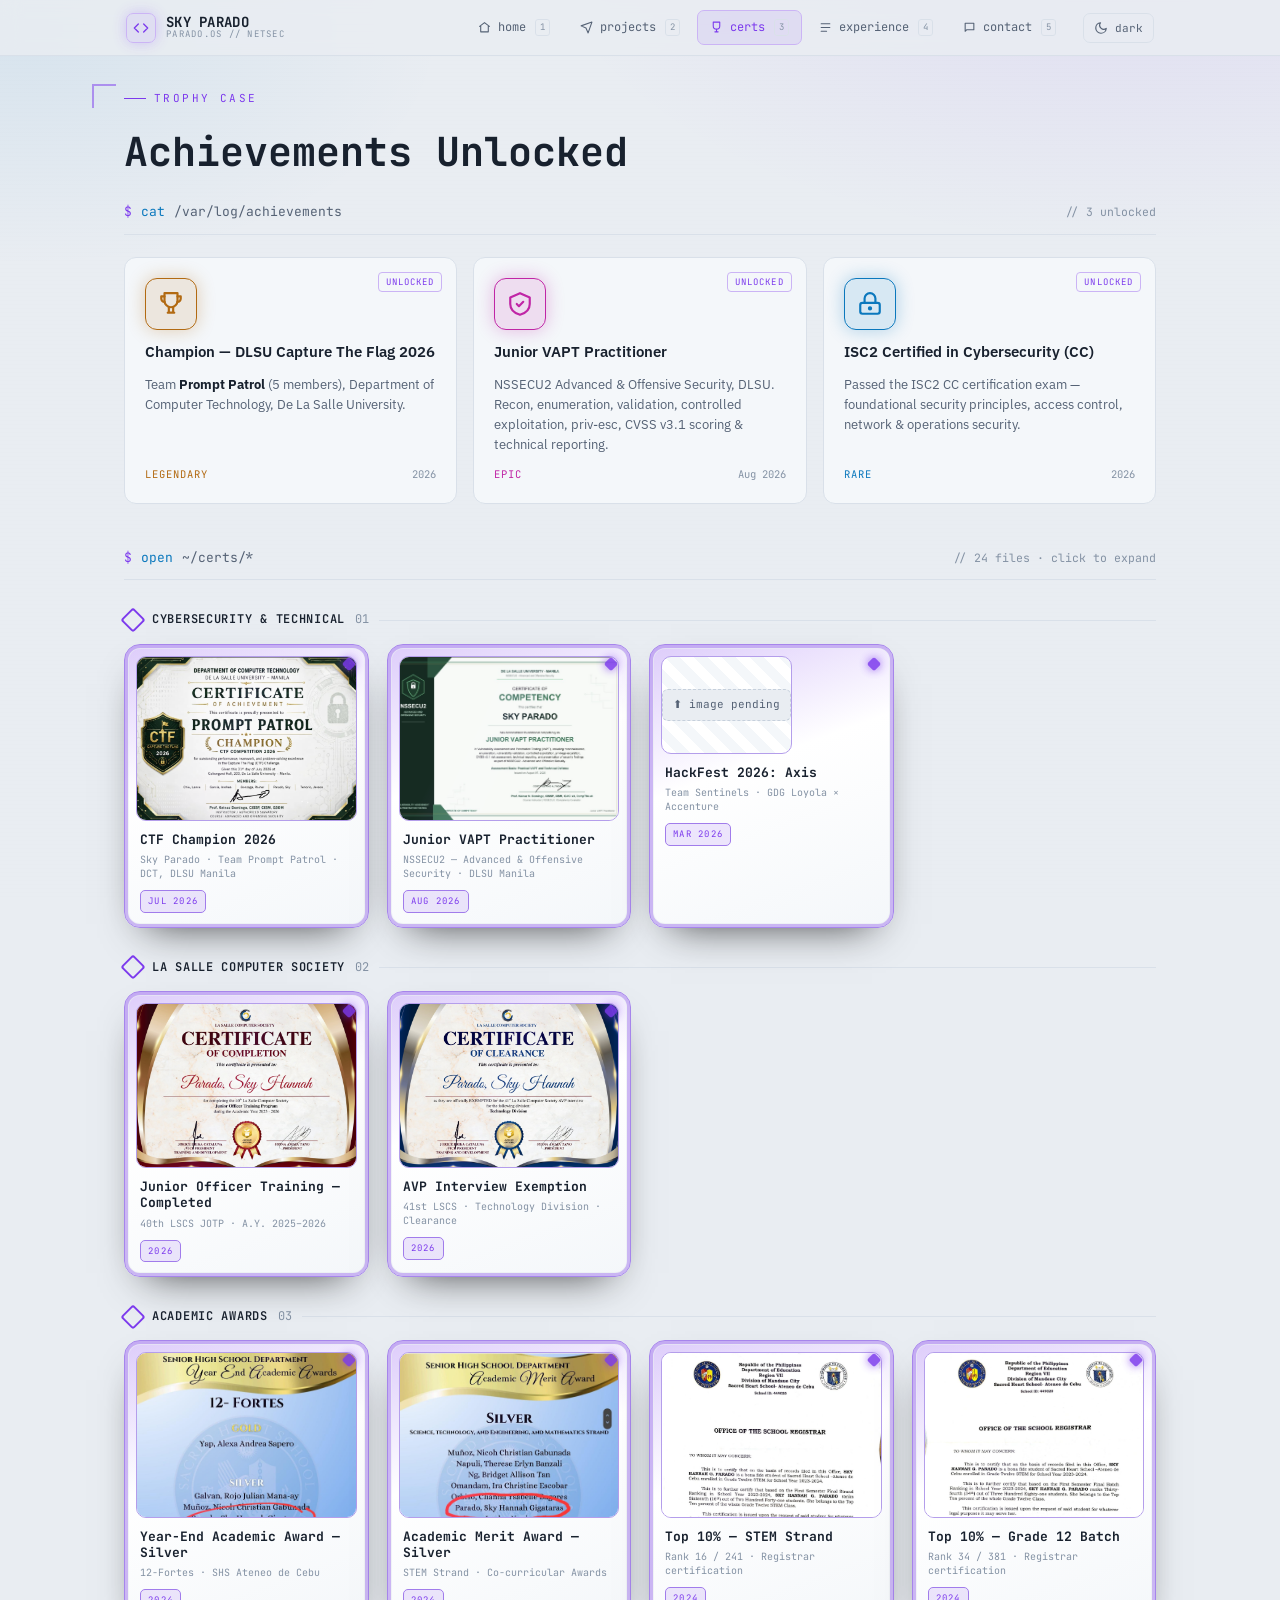
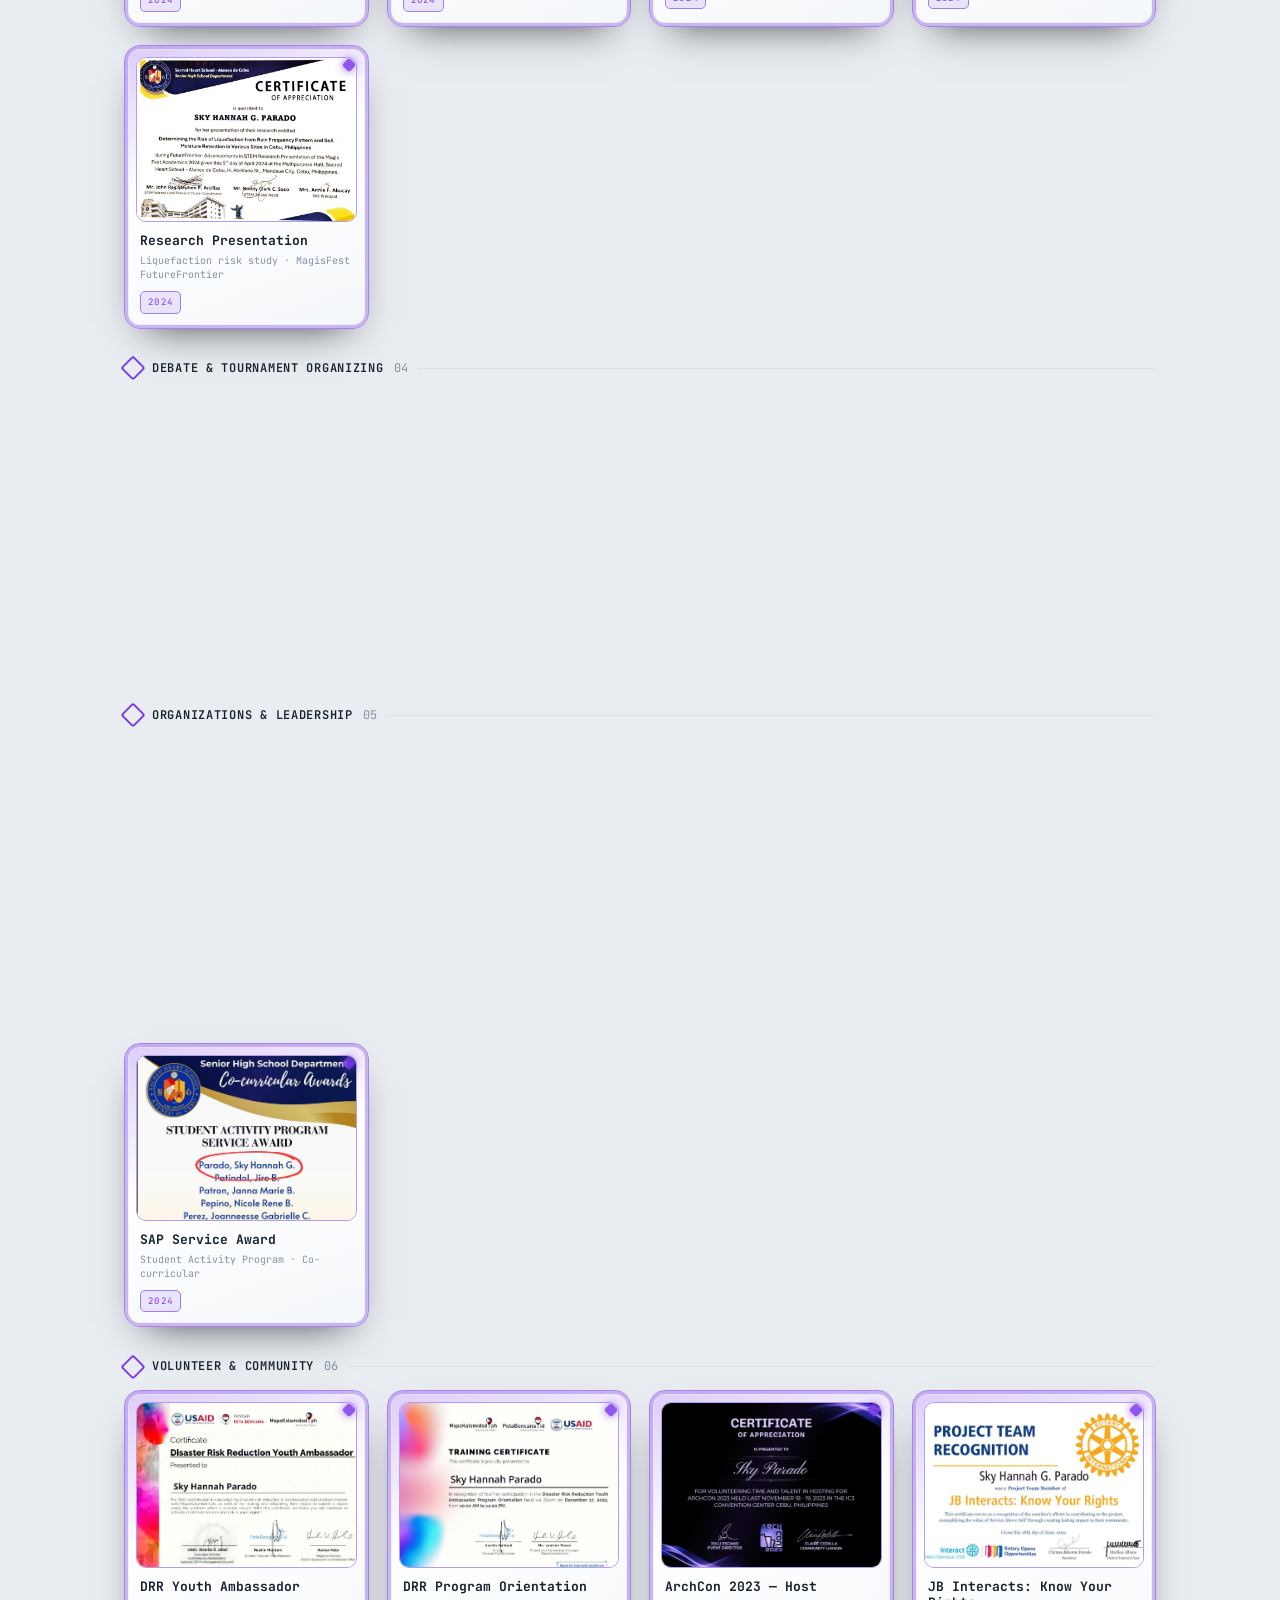
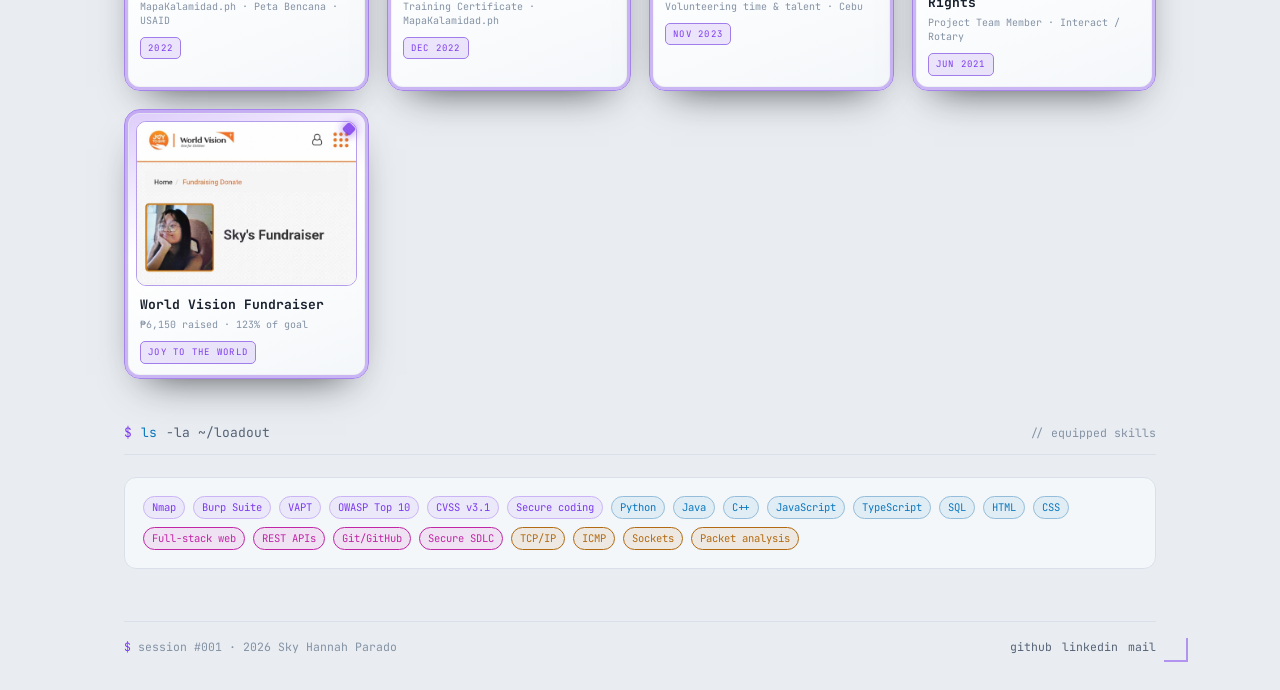
==== commit 21f140f6: "Update certs.html" ====
--- a/certs.html
+++ b/certs.html
@@ -65,7 +65,7 @@
 
   <!-- certificate wall -->
   <section class="sec">
-    <div class="sec-head mono"><span class="dollar">$</span><span class="cmd">open</span><span class="arg">~/certs/*</span><span class="out">// 23 files · click to expand</span></div>
+    <div class="sec-head mono"><span class="dollar">$</span><span class="cmd">open</span><span class="arg">~/certs/*</span><span class="out">// 24 files · click to expand</span></div>
 
     <div class="cert-cat"><b>Cybersecurity &amp; Technical</b><span class="n">01</span></div>
     <div class="cert-grid" style="--type:var(--amber)">
@@ -76,6 +76,10 @@
       <button class="cert reveal" data-full="assets/certs/vapt-practitioner.jpg" data-cap="Junior VAPT Practitioner — NSSECU2, DLSU Manila">
         <span class="thumb"><img src="assets/certs/vapt-practitioner.jpg" alt="Junior VAPT Practitioner certificate" loading="lazy"></span>
         <span class="meta"><h4>Junior VAPT Practitioner</h4><span class="sub">NSSECU2 — Advanced &amp; Offensive Security · DLSU Manila</span><span class="yr">Aug 2026</span></span>
+      </button>
+      <button class="cert reveal" data-full="assets/certs/hackfest-axis-2026.jpg" data-cap="HackFest 2026: Axis — Certificate of Participation · Team Sentinels · GDG Loyola × Accenture">
+        <span class="thumb"><img src="assets/certs/hackfest-axis-2026.jpg" alt="HackFest 2026: Axis participation certificate — Team Sentinels" loading="lazy" onerror="this.closest('.thumb').classList.add('pending');this.remove()" data-pending="drop hackfest-axis-2026.jpg here"></span>
+        <span class="meta"><h4>HackFest 2026: Axis</h4><span class="sub">Team Sentinels · GDG Loyola × Accenture</span><span class="yr">Mar 2026</span></span>
       </button>
     </div>
 
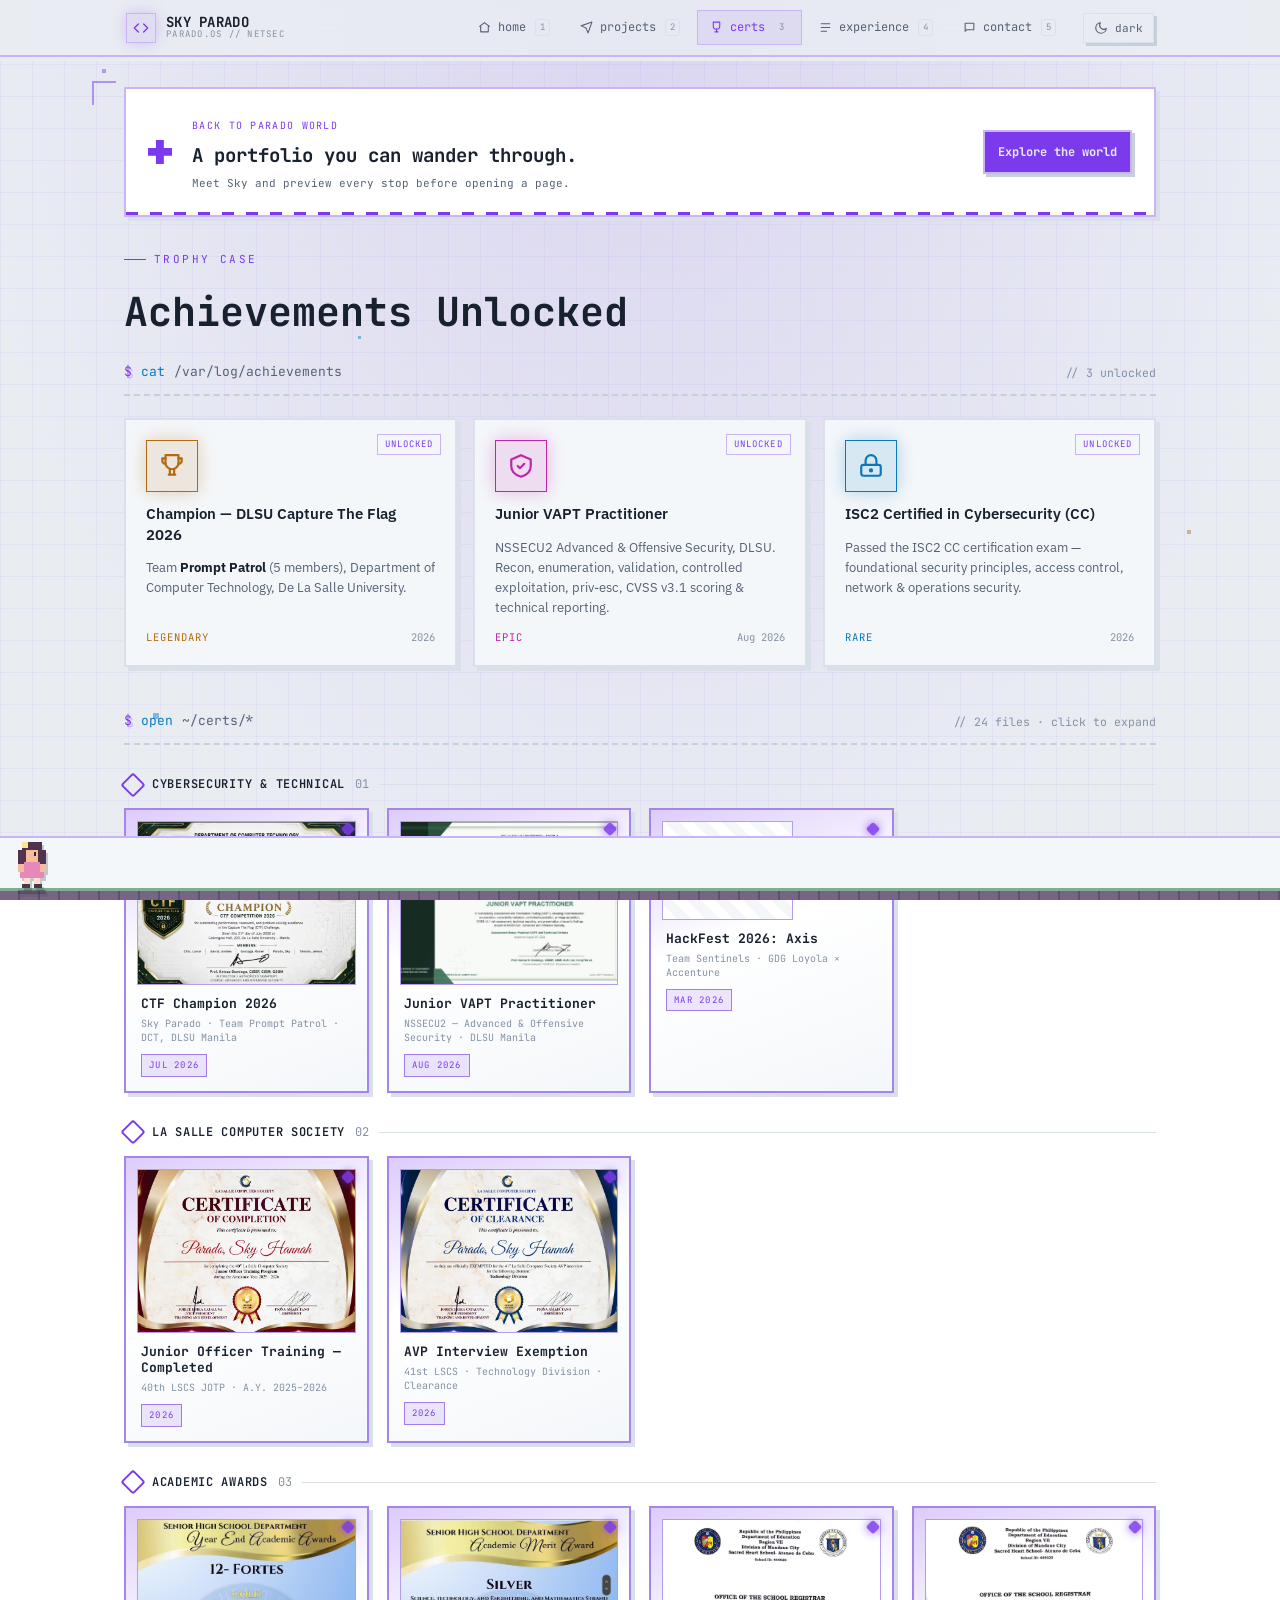
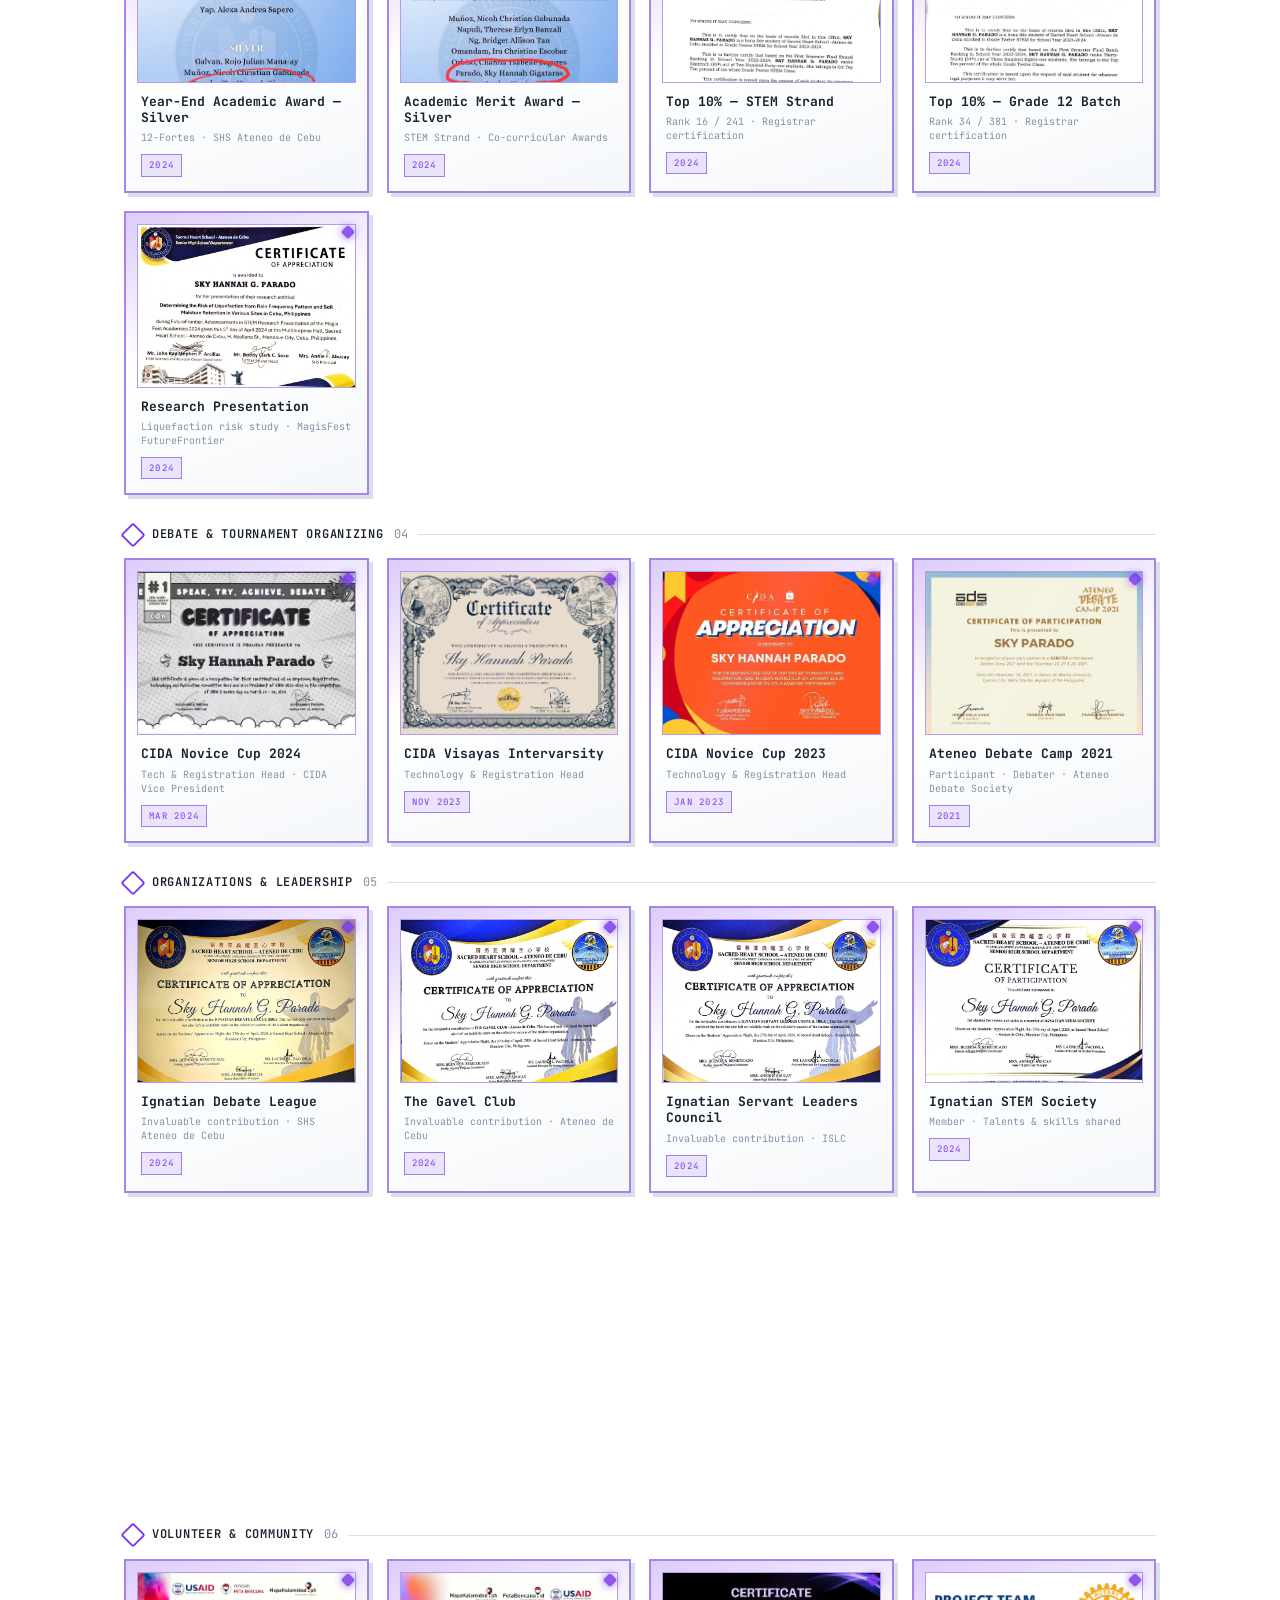
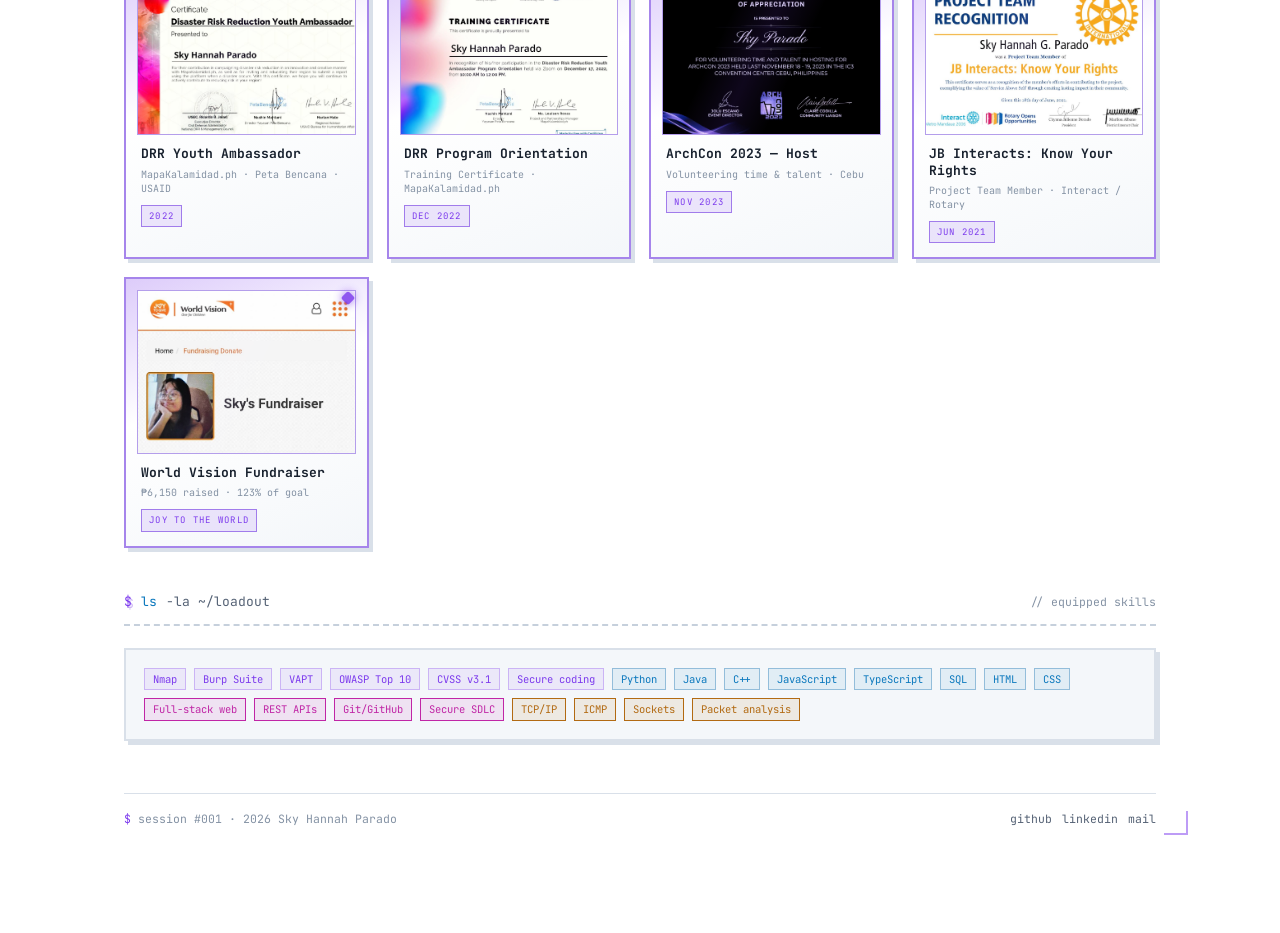
==== commit aad22c4c: "some updates" ====
--- a/certs.html
+++ b/certs.html
@@ -9,6 +9,7 @@
 <link rel="preconnect" href="https://fonts.gstatic.com" crossorigin>
 <link rel="stylesheet" href="https://fonts.googleapis.com/css2?family=JetBrains+Mono:wght@400;500;700&family=IBM+Plex+Sans:wght@400;500;600&display=swap">
 <link rel="stylesheet" href="css/style.css">
+<link rel="stylesheet" href="css/quest.css">
 <link rel="icon" href="data:image/svg+xml,<svg xmlns='http://www.w3.org/2000/svg' viewBox='0 0 100 100'><text y='.9em' font-size='90'>⌘</text></svg>">
 </head>
 <body>
@@ -189,7 +190,7 @@
   </section>
 
   <!-- skills as loadout -->
-  <section class="sec">
+  <section class="sec" id="loadout">
     <div class="sec-head mono"><span class="dollar">$</span><span class="cmd">ls</span><span class="arg">-la ~/loadout</span><span class="out">// equipped skills</span></div>
     <div class="ach-grid" style="grid-template-columns:1fr">
       <div class="mission reveal" style="grid-template-columns:1fr">
@@ -234,5 +235,6 @@
 </div>
 
 <script src="js/main.js"></script>
+<script src="js/quest.js"></script>
 </body>
 </html>
--- a/css/quest.css
+++ b/css/quest.css
@@ -0,0 +1,146 @@
+﻿/* Pixel adventure: scoped to the optional playthrough. */
+.quest-banner{display:flex;align-items:center;gap:20px;padding:22px;margin:26px 0;border:2px solid var(--accent-dim);box-shadow:5px 5px 0 var(--line);background:linear-gradient(110deg,color-mix(in srgb,var(--accent) 12%,var(--panel)),var(--panel));font-family:"JetBrains Mono",monospace}
+.quest-kicker{font:10px "JetBrains Mono",monospace;letter-spacing:.13em;color:var(--accent)}
+.quest-banner h2{font-size:clamp(14px,2vw,19px);line-height:1.5;margin:5px 0}
+.quest-banner p{font-size:11px;color:var(--fg-dim);margin:0}
+.quest-mini{font-size:36px;color:var(--accent);text-shadow:3px 3px 0 var(--accent-dim)}
+.quest-button,.quest-controls button,.quest-destinations button,.quest-reset{font:12px "JetBrains Mono",monospace;border:2px solid var(--accent-dim);background:var(--panel-2);color:var(--fg);padding:10px 13px;cursor:pointer;border-radius:0;text-decoration:none;min-height:44px}
+.quest-launch{margin-left:auto;white-space:nowrap;background:var(--accent);color:var(--bg);font-weight:700;box-shadow:4px 4px 0 var(--accent-dim)}
+.quest-button:hover,.quest-controls button:hover,.quest-destinations button:hover,.quest-reset:hover{border-color:var(--accent);filter:brightness(1.15)}
+.quest-banner :focus-visible,.quest-dialog :focus-visible{outline:3px solid var(--cyan);outline-offset:4px}
+body.quest-playing{overflow:hidden}
+.quest-dialog{--accent:#c5a7ff;--accent-dim:#6b509b;--panel-2:#192233;--fg:#edf0ff;--fg-dim:#bac3d9;box-sizing:border-box;width:min(1020px,calc(100% - 28px));max-height:calc(100dvh - 28px);padding:24px;color:var(--fg);background:#101725;border:3px solid #8f71c0;box-shadow:8px 8px 0 #080c16;font:13px/1.7 "JetBrains Mono",monospace}
+.quest-dialog::backdrop{background:rgba(3,7,17,.9)}
+.quest-header{display:flex;justify-content:space-between;align-items:center;gap:16px}
+.quest-header h2{font-size:clamp(19px,3vw,28px);margin:2px 0 18px;letter-spacing:-1px;text-shadow:2px 2px #614783}
+.quest-hud{display:flex;justify-content:space-between;gap:10px;color:#ffd477;font-size:11px}
+.quest-progress{display:block;width:100%;height:9px;margin:10px 0 22px;accent-color:#b899ff;border:0;background:#263148}
+.quest-progress::-webkit-progress-bar{background:#263148}.quest-progress::-webkit-progress-value{background:#b899ff}
+.quest-layout{display:grid;grid-template-columns:minmax(0,1.7fr) minmax(240px,1fr);gap:24px}
+.quest-map{border:3px solid #45536b;box-shadow:4px 4px 0 #080c16;background:#182735}
+.quest-map canvas{display:block;width:100%;height:auto;image-rendering:pixelated}
+.quest-help,.quest-footer{font-size:10px;color:#bac3d9}
+.quest-controls{display:flex;gap:7px;flex-wrap:wrap}.quest-controls button{font-size:16px;touch-action:manipulation;min-width:44px}.quest-controls [data-explore]{font-size:11px;margin-left:auto}
+.quest-controls button:disabled{opacity:.45;cursor:default}
+.quest-near{color:#ffd477;font-size:11px;min-height:38px}
+.quest-journal{border-left:2px solid #35415a;padding-left:22px}
+.quest-journal h3{font-size:18px;margin:10px 0}.quest-journal p{color:#bac3d9;font-size:12px}
+.quest-journal [data-link]{display:inline-block;margin:5px 0 12px}.quest-journal [hidden]{display:none}
+.quest-destinations{display:grid;gap:7px;margin-top:16px}.quest-destinations button{text-align:left;font-size:11px}
+.quest-journal [data-reward]{color:#ffd477}
+.quest-reset{border-color:#45536b;font-size:10px}
+.quest-footer{border-top:2px solid #35415a;padding-top:14px;margin-top:18px;display:flex;justify-content:space-between;gap:12px;flex-wrap:wrap}
+@media(max-width:720px){.quest-banner{flex-wrap:wrap;padding:16px;gap:12px}.quest-mini{display:none}.quest-launch{margin:0}.quest-dialog{padding:15px}.quest-layout{grid-template-columns:1fr;gap:14px}.quest-journal{border-left:0;border-top:2px solid #35415a;padding:16px 0 0}.quest-header{align-items:flex-start}.quest-header .quest-button{font-size:10px;padding:8px}.quest-destinations{grid-template-columns:1fr 1fr}.quest-header h2{font-size:20px}}
+
+
+/* Shared pixel-world skin */
+:root{--radius:0px}
+body{
+  background:
+    linear-gradient(90deg,color-mix(in srgb,var(--accent) 5%,transparent) 1px,transparent 1px) 0 0/32px 32px,
+    linear-gradient(color-mix(in srgb,var(--accent) 5%,transparent) 1px,transparent 1px) 0 0/32px 32px,
+    radial-gradient(ellipse at 50% 0,color-mix(in srgb,var(--accent) 13%,var(--bg)),var(--bg) 75%);
+  background-attachment:fixed;
+}
+body::before{
+  content:"";position:fixed;inset:-64px 0;z-index:0;pointer-events:none;opacity:.45;
+  background:
+    linear-gradient(var(--accent),var(--accent)) 8% 13%/4px 4px,
+    linear-gradient(var(--cyan),var(--cyan)) 28% 39%/3px 3px,
+    linear-gradient(var(--accent),var(--accent)) 83% 21%/6px 6px,
+    linear-gradient(var(--amber),var(--amber)) 93% 58%/4px 4px,
+    linear-gradient(var(--cyan),var(--cyan)) 12% 76%/6px 6px,
+    linear-gradient(var(--accent),var(--accent)) 73% 88%/3px 3px,
+    linear-gradient(var(--cyan),var(--cyan)) 54% 8%/4px 4px,
+    linear-gradient(var(--accent),var(--accent)) 46% 65%/4px 4px;
+  background-repeat:no-repeat;animation:pixel-drift 16s steps(24,end) infinite alternate;
+}
+body::after{background:repeating-linear-gradient(0deg,transparent 0 5px,rgba(0,0,0,.06) 5px 6px);opacity:.3}
+.nav{border-bottom:2px solid var(--accent-dim);box-shadow:0 4px 0 var(--bg)}
+:is(.panel,.tile,.mission,.ach,.cert,.log-row,.quest-banner){
+  border-radius:0;border-width:2px;
+  box-shadow:4px 4px 0 var(--line);
+  transition:transform .18s steps(3,end),box-shadow .18s steps(3,end),border-color .18s steps(3,end);
+}
+:is(.btn,.theme-btn,.nav-links a,.brand .logo,.tag,.rarity,.medal,.m-ico,.tile .ic,.unlocked,.id-stats .ids,.id-card .avatar,.id-card .avatar .lvl,.cert .thumb,.cert .thumb::after,.cert .meta .yr,.bar,.bar i,.boot-bar,.lb .x,.lb .arw){border-radius:0}
+:is(.btn,.theme-btn,.quest-button){box-shadow:3px 3px 0 var(--line-2);transition:transform .15s steps(2,end),box-shadow .15s steps(2,end)}
+:is(.btn,.theme-btn,.quest-button):active{transform:translate(3px,3px);box-shadow:none}
+:is(.hero h1,.sec-head h1){font-family:"JetBrains Mono",monospace;letter-spacing:-.055em;text-shadow:3px 3px 0 var(--line-2)}
+.hero h1 .accent{text-shadow:3px 3px 0 var(--accent-dim)}
+.sec-head{border-bottom:2px dashed var(--line-2)}
+.sec-head .dollar{display:inline-block;text-shadow:2px 2px 0 var(--accent-dim)}
+.bar{height:11px}
+.bar i{background:repeating-linear-gradient(90deg,var(--accent) 0 7px,transparent 7px 10px);box-shadow:none;transition:width 1s steps(12,end)}
+.quest-banner{position:relative;overflow:hidden;border-color:var(--accent-dim);background:var(--panel)}
+.quest-banner::after{
+  content:"";position:absolute;bottom:0;left:0;width:100%;height:3px;pointer-events:none;
+  background:repeating-linear-gradient(90deg,var(--accent) 0 12px,transparent 12px 24px);
+  animation:pixel-conveyor 2s steps(6,end) infinite;
+}
+.quest-mini{font-size:0;flex:none;width:24px;height:24px;background:var(--accent);
+  clip-path:polygon(33% 0,66% 0,66% 33%,100% 33%,100% 66%,66% 66%,66% 100%,33% 100%,33% 66%,0 66%,0 33%,33% 33%);
+  animation:pixel-float 2.4s steps(4,end) infinite;
+}
+.quest-motion{font:10px "JetBrains Mono",monospace;cursor:pointer;min-height:44px;padding:8px 10px;color:var(--fg-dim);background:var(--panel-2);border:2px solid var(--line-2);white-space:nowrap}
+.quest-map{position:relative}
+.quest-map::after{content:"";position:absolute;inset:0;pointer-events:none;background:repeating-linear-gradient(0deg,transparent 0 5px,#070e1b18 5px 6px)}
+.quest-destinations button:hover{transform:translateX(3px)}
+.quest-progress::-webkit-progress-value{background:repeating-linear-gradient(90deg,#b899ff 0 12px,#263148 12px 15px)}
+.quest-progress::-moz-progress-bar{background:repeating-linear-gradient(90deg,#b899ff 0 12px,#263148 12px 15px)}
+@media(hover:hover){
+  :is(.tile,.mission,.ach,.cert,.log-row):hover{transform:translate(-3px,-3px);box-shadow:7px 7px 0 var(--accent-dim);border-color:var(--accent)}
+  :is(.btn,.theme-btn,.quest-button):hover{transform:translate(-2px,-2px);box-shadow:5px 5px 0 var(--accent-dim)}
+  .ach:hover .medal,.tile:hover .ic,.mission:hover .m-ico{animation:pixel-float .8s steps(3,end) infinite}
+}
+@keyframes pixel-drift{from{transform:translateY(0)}to{transform:translateY(64px)}}
+@keyframes pixel-float{0%,100%{transform:translateY(0)}50%{transform:translateY(-6px)}}
+@keyframes pixel-conveyor{to{transform:translateX(24px)}}
+html[data-pixel-motion="off"] *,html[data-pixel-motion="off"] *::before,html[data-pixel-motion="off"] *::after{animation-play-state:paused!important;scroll-behavior:auto!important;transition:none!important}
+@media(prefers-reduced-motion:reduce){
+  *,*::before,*::after{animation:none!important;transition:none!important;scroll-behavior:auto!important}
+}
+@media(max-width:900px){.quest-banner{flex-wrap:wrap}.quest-banner>div{flex:1 1 240px}.quest-launch{margin-left:0}}
+
+
+/* Homepage world and animated introductions */
+.quest-home{display:block;position:relative;inset:auto;margin:24px 0 44px;width:100%;max-height:none;overflow:visible}
+.quest-dialog{--scene-color:#efb6d2;border-color:#9d8aad;background:linear-gradient(135deg,#24283d,#191e32 55%,#302940);box-shadow:7px 7px 0 #101321}
+.quest-header h1{font:700 clamp(25px,4vw,43px)/1.25 "JetBrains Mono",monospace;letter-spacing:-.06em;margin:13px 0;color:#ffead6;text-shadow:3px 3px #72536f}
+.quest-header h1 span{color:#efb6d2}
+.quest-header h2{color:#ffead6}
+.quest-intro{font-size:12px;color:#c9c6db;line-height:1.8;margin:12px 0 22px}
+.quest-header-actions{display:flex;flex-direction:column;gap:10px;flex:none}
+.quest-header .quest-kicker{color:#abdcd7}
+.quest-hud{color:#f4d6a4;flex-wrap:wrap}
+.quest-layout{grid-template-columns:minmax(0,1.6fr) minmax(270px,1fr);align-items:start}
+.quest-map{border:3px solid #afcabb;overflow:visible;background:#649c83;box-shadow:5px 5px 0 #131e2a}
+.quest-map-labels{position:absolute;inset:0;pointer-events:none}
+.quest-map-stop{position:absolute;transform:translateX(-50%);pointer-events:auto;padding:3px 5px;min-height:24px;border:1px solid var(--stop-color);background:#202539ed;color:#fff3de;font:9px/1.2 "JetBrains Mono",monospace;cursor:pointer;white-space:nowrap;box-shadow:2px 2px #253648}
+.quest-map-stop:hover,.quest-map-stop:focus-visible{background:var(--stop-color);color:#252639;z-index:3}
+.quest-scene{display:block;width:100%;height:auto;image-rendering:pixelated;border:2px solid var(--scene-color);margin:12px 0 16px;background:#242940}
+.quest-journal{border-color:#68617c;padding-left:20px}
+.quest-journal h3{color:var(--scene-color);font-size:19px}
+.quest-journal [data-story]{font-family:"IBM Plex Sans",system-ui,sans-serif;font-size:14px;line-height:1.7;color:#e1dce9}
+.quest-preview-card{display:flex;gap:12px;align-items:center;justify-content:space-between;background:#ffffff09;border-left:3px solid var(--scene-color);padding:10px;margin:12px 0;color:#f2dfc8;font-size:11px;min-height:58px}
+.quest-preview-card button{flex:none;min-height:36px;padding:6px;color:#f4dfef;background:#4b405c;border:1px solid #b499be;font:10px monospace;cursor:pointer}
+.quest-journal [data-link]{border-color:var(--scene-color);background:var(--scene-color);color:#23283d;font-weight:700;box-shadow:3px 3px #62516e}
+.quest-destinations{gap:7px}
+.quest-destinations button{border-color:color-mix(in srgb,var(--stop-color) 50%,#303448);border-left:4px solid var(--stop-color);background:color-mix(in srgb,var(--stop-color) 9%,#21263a);font-size:10px;line-height:1.5}
+.quest-destinations button[aria-pressed="true"]{background:color-mix(in srgb,var(--stop-color) 23%,#21263a);color:var(--stop-color)}
+.quest-help{line-height:1.8}
+.quest-home .quest-kicker{font-size:9px}
+#profile,#loadout{scroll-margin-top:100px}
+@media(min-width:1100px){.quest-home{padding:30px}.quest-home .quest-layout{gap:24px}}
+@media(max-width:800px){.quest-layout{grid-template-columns:1fr}.quest-journal{border-left:0;border-top:2px solid #68617c;padding:18px 0 0}.quest-scene{max-width:360px}.quest-destinations{grid-template-columns:1fr 1fr}.quest-header{flex-wrap:wrap}.quest-header-actions{flex-direction:row;flex-wrap:wrap}.quest-map-stop{font-size:8px}.quest-home{padding:16px;margin-top:18px}}
+@media(max-width:390px){.quest-map-stop{font-size:7px;padding:2px}.quest-destinations{grid-template-columns:1fr}.quest-hud{font-size:9px}}
+
+/* Pixel Sky follows the visitor without blocking links, text, or controls. */
+.sky-companion{position:fixed;top:0;left:0;width:48px;height:60px;image-rendering:pixelated;pointer-events:none;z-index:60;filter:drop-shadow(2px 3px 0 #10132235)}
+.sky-companion[hidden],body.quest-playing .sky-companion{display:none}
+/* A dedicated horizontal path keeps Sky out of the document content. */
+body.has-sky-walkway{padding-bottom:calc(70px + env(safe-area-inset-bottom,0px))}
+html:has(.sky-walkway){scroll-padding-bottom:calc(80px + env(safe-area-inset-bottom,0px))}
+.sky-walkway{position:fixed;left:0;right:0;bottom:0;height:calc(64px + env(safe-area-inset-bottom,0px));padding-bottom:env(safe-area-inset-bottom,0px);z-index:55;pointer-events:none;overflow:hidden;border-top:2px solid var(--accent-dim);background:var(--panel-2)}
+.sky-walkway::after{content:"";position:absolute;left:0;right:0;bottom:env(safe-area-inset-bottom,0px);height:9px;border-top:3px solid #82ac91;background:repeating-linear-gradient(90deg,#786583 0 18px,#5c516e 18px 20px)}
+.sky-walkway .sky-companion{position:absolute;top:0;left:0;z-index:1;width:48px;height:60px}
+body.quest-playing .sky-walkway{visibility:hidden}
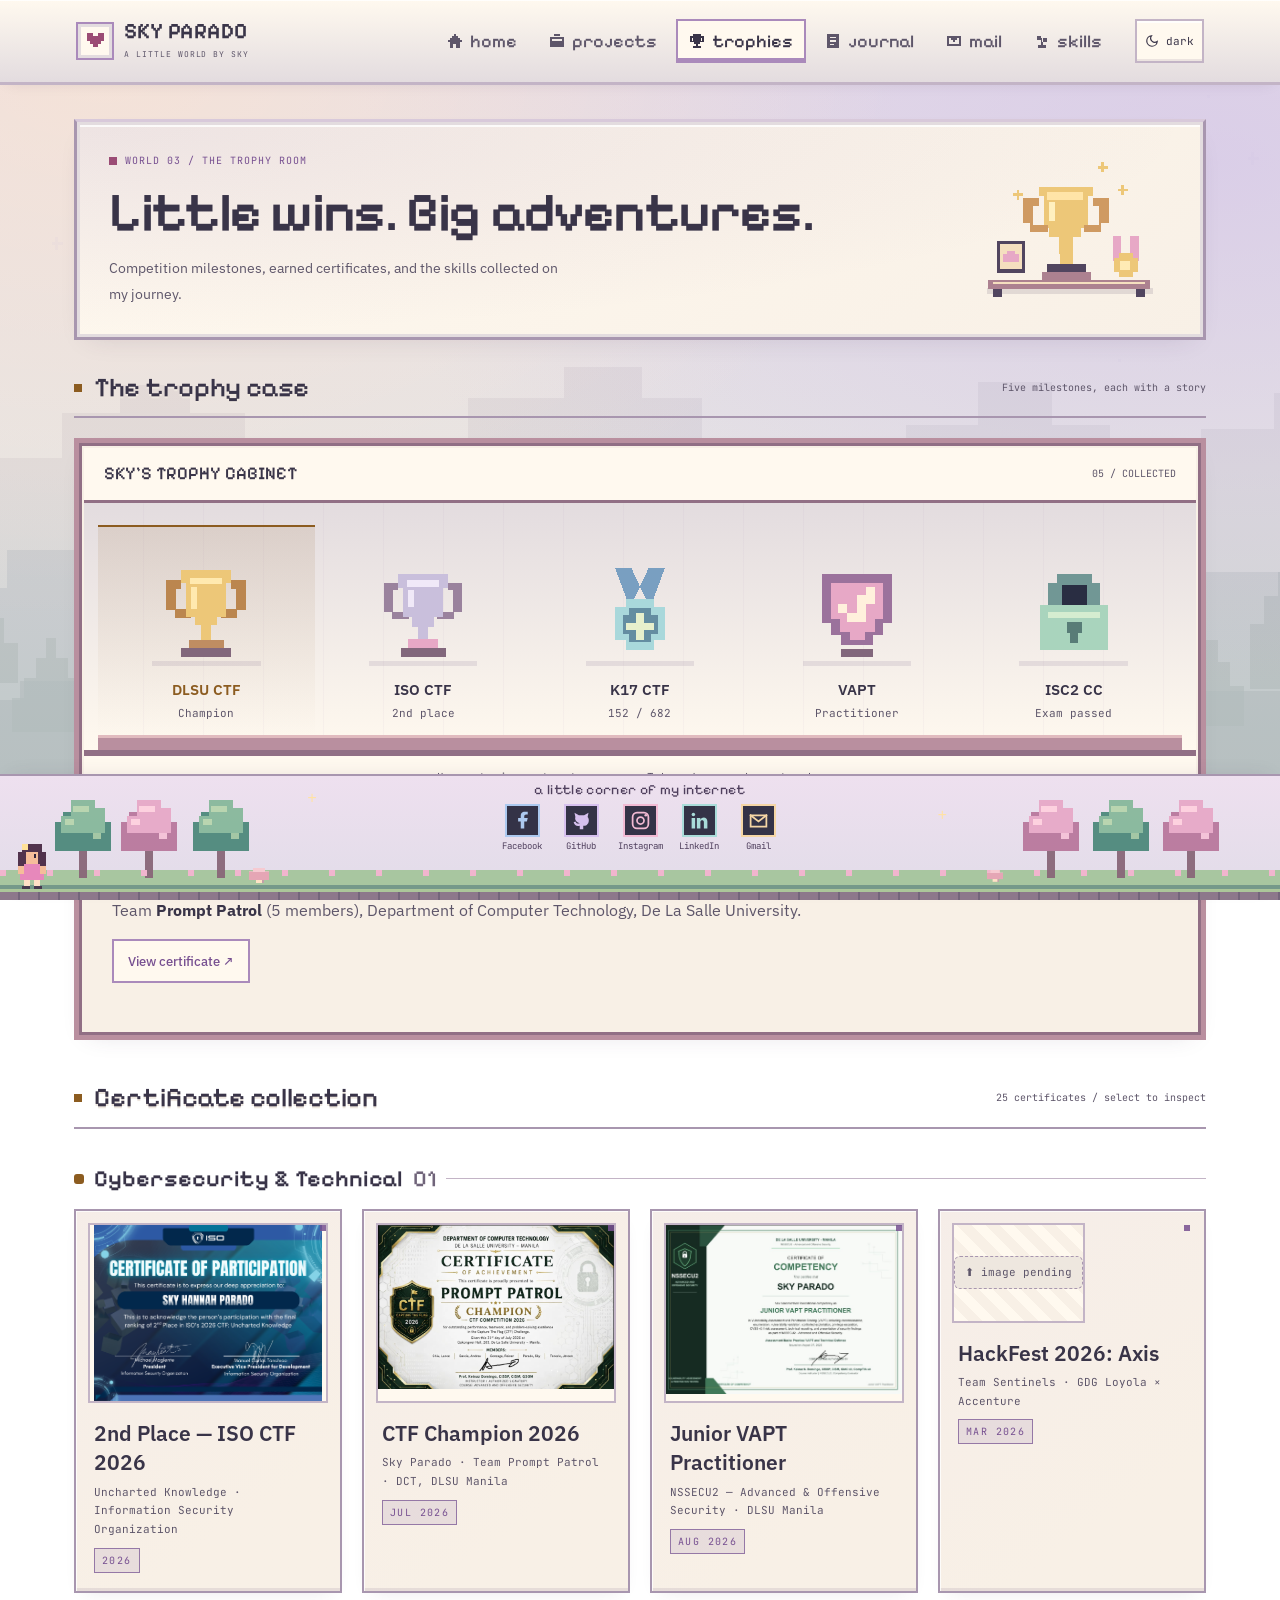
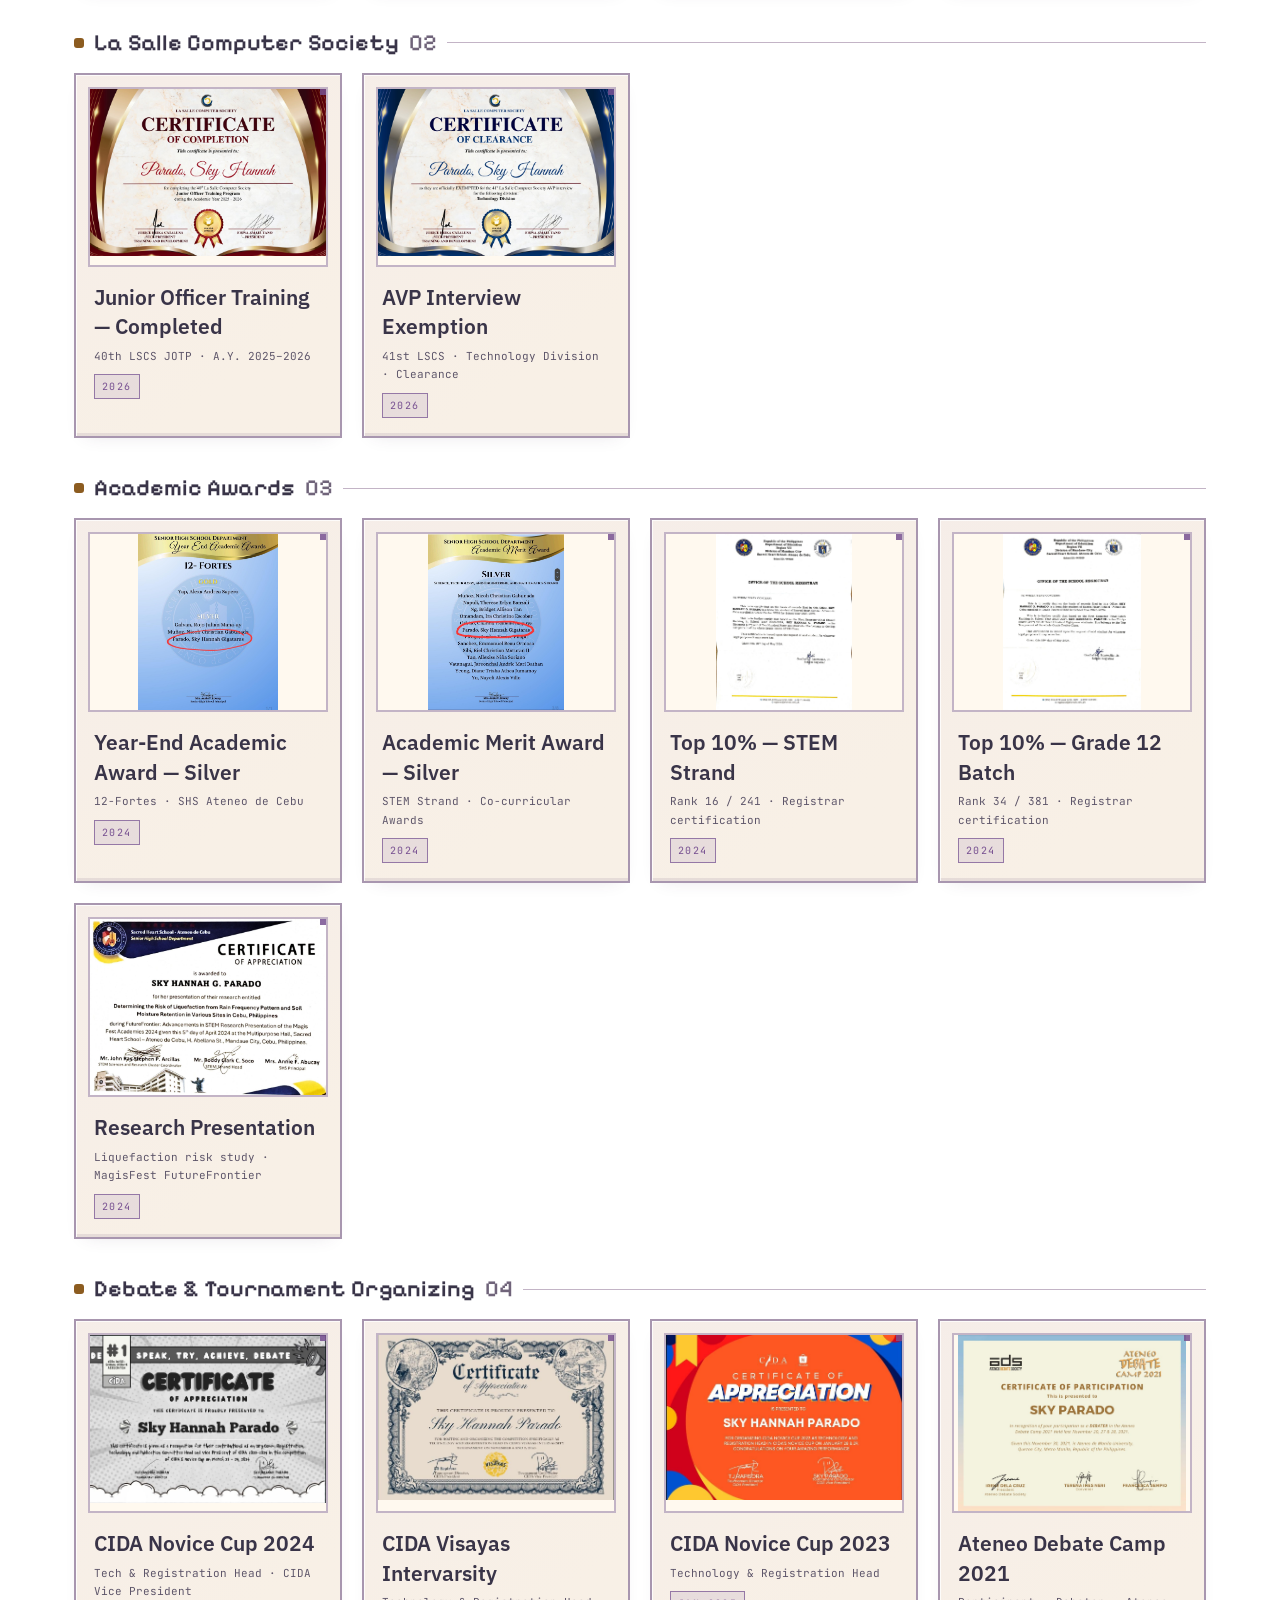
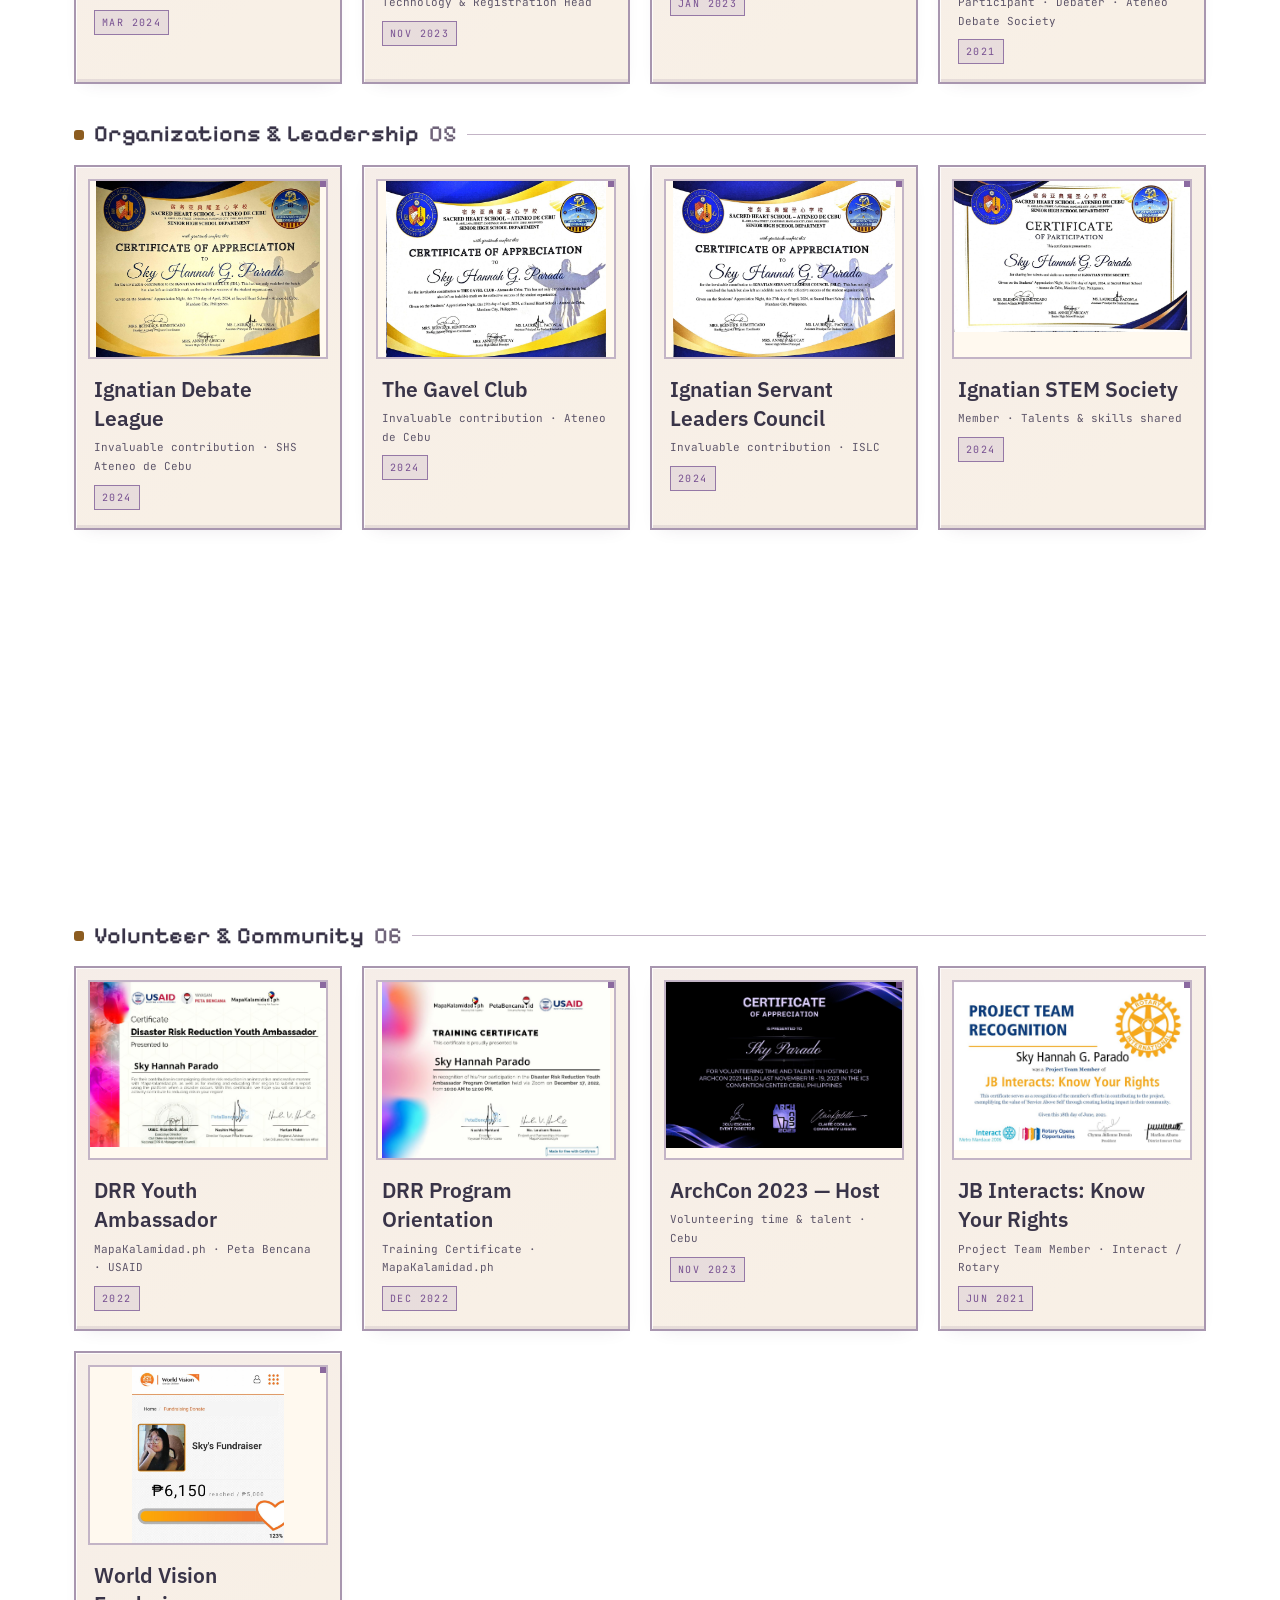
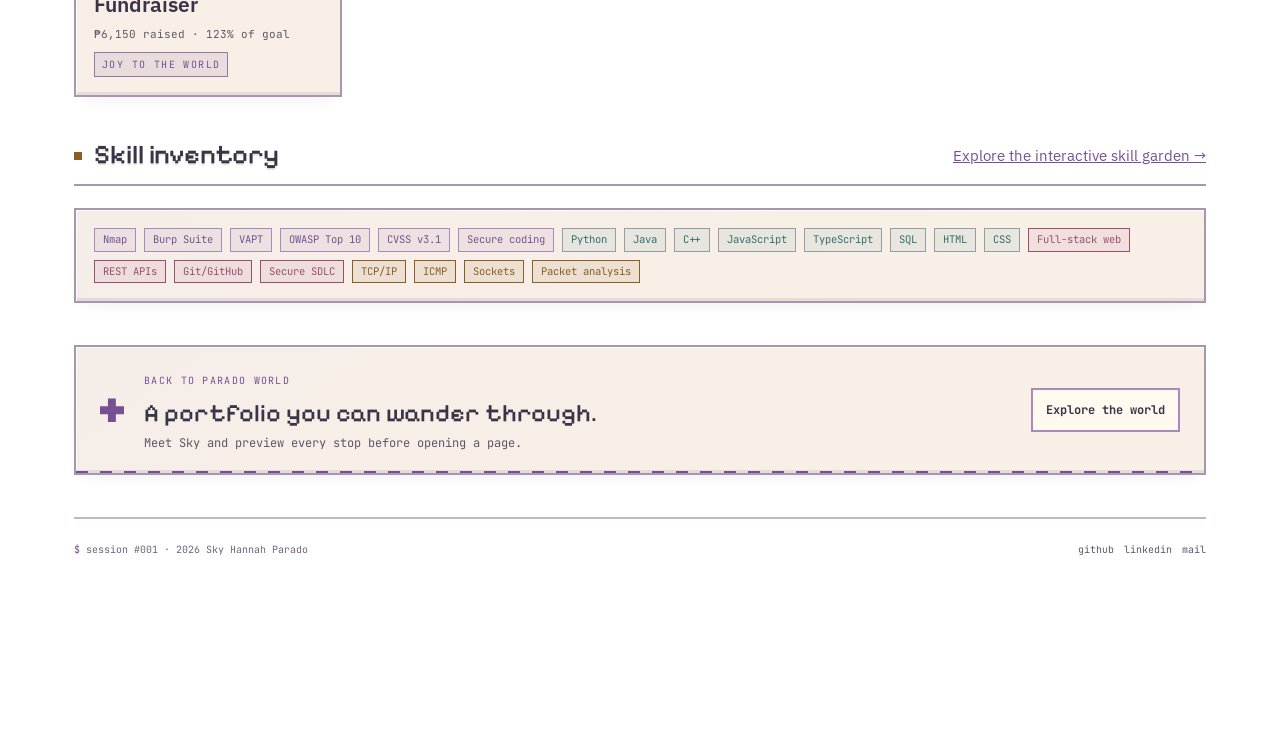
==== commit 83602ada: "chore: fix up summary page" ====
--- a/certs.html
+++ b/certs.html
@@ -7,69 +7,57 @@
 <meta name="description" content="Competitions & certifications unlocked by Sky Parado.">
 <link rel="preconnect" href="https://fonts.googleapis.com">
 <link rel="preconnect" href="https://fonts.gstatic.com" crossorigin>
-<link rel="stylesheet" href="https://fonts.googleapis.com/css2?family=JetBrains+Mono:wght@400;500;700&family=IBM+Plex+Sans:wght@400;500;600&display=swap">
+<link rel="stylesheet" href="https://fonts.googleapis.com/css2?family=Pixelify+Sans:wght@400;500;600;700&family=JetBrains+Mono:wght@400;500;700&family=IBM+Plex+Sans:wght@400;500;600&display=swap">
 <link rel="stylesheet" href="css/style.css">
 <link rel="stylesheet" href="css/quest.css">
+<link rel="stylesheet" href="css/rpg.css">
+<link rel="stylesheet" href="css/trophies.css">
 <link rel="icon" href="data:image/svg+xml,<svg xmlns='http://www.w3.org/2000/svg' viewBox='0 0 100 100'><text y='.9em' font-size='90'>⌘</text></svg>">
 </head>
-<body>
+<body class="rpg-site">
+<a class="skip-link" href="#main-content">Skip to content</a>
 
 <nav class="nav"><div class="nav-inner">
   <a class="brand" href="index.html">
-    <span class="logo"><svg viewBox="0 0 24 24" fill="none" stroke="currentColor" stroke-width="2" stroke-linecap="round" stroke-linejoin="round"><path d="m8 6-6 6 6 6M16 6l6 6-6 6"/></svg></span>
-    <span class="nm">SKY PARADO<small>PARADO.OS // NETSEC</small></span>
+    <span class="logo"><svg viewBox="0 0 24 24" fill="currentColor" shape-rendering="crispEdges" aria-hidden="true"><path d="M3 4h6v3h6V4h6v9h-3v3h-3v3H9v-3H6v-3H3z"/></svg></span>
+    <span class="nm">SKY PARADO<small>A LITTLE WORLD BY SKY</small></span>
   </a>
   <div class="nav-links">
-    <a href="index.html"><svg viewBox="0 0 24 24" fill="none" stroke="currentColor" stroke-width="2" stroke-linecap="round" stroke-linejoin="round"><path d="M3 10 12 3l9 7M5 9v11h14V9"/></svg>home<span class="key">1</span></a>
-    <a href="projects.html"><svg viewBox="0 0 24 24" fill="none" stroke="currentColor" stroke-width="2" stroke-linecap="round" stroke-linejoin="round"><path d="m22 2-7 20-4-9-9-4z"/></svg>projects<span class="key">2</span></a>
-    <a href="certs.html" class="active"><svg viewBox="0 0 24 24" fill="none" stroke="currentColor" stroke-width="2" stroke-linecap="round" stroke-linejoin="round"><path d="M6 9V2h12v7a6 6 0 0 1-12 0zM9 20h6M12 15v5"/></svg>certs<span class="key">3</span></a>
-    <a href="experience.html"><svg viewBox="0 0 24 24" fill="none" stroke="currentColor" stroke-width="2" stroke-linecap="round" stroke-linejoin="round"><path d="M4 5h16M4 12h16M4 19h10"/></svg>experience<span class="key">4</span></a>
-    <a href="contact.html"><svg viewBox="0 0 24 24" fill="none" stroke="currentColor" stroke-width="2" stroke-linecap="round" stroke-linejoin="round"><path d="M4 4h16v12H7l-3 3z"/></svg>contact<span class="key">5</span></a>
+    <a href="index.html"><svg viewBox="0 0 24 24" fill="currentColor" shape-rendering="crispEdges" aria-hidden="true"><path fill-rule="evenodd" d="M2 10h3V7h3V4h3V1h2v3h3v3h3v3h3v3h-3v9h-6v-6h-4v6H5v-9H2z"/></svg>home<span class="key">1</span></a>
+    <a href="projects.html"><svg viewBox="0 0 24 24" fill="currentColor" shape-rendering="crispEdges" aria-hidden="true"><path fill-rule="evenodd" d="M2 6h20v15H2zM8 2h8v3h-3V4h-2v1H8zM5 9v3h14V9z"/></svg>projects<span class="key">2</span></a>
+    <a href="certs.html" class="active" aria-current="page"><svg viewBox="0 0 24 24" fill="currentColor" shape-rendering="crispEdges" aria-hidden="true"><path fill-rule="evenodd" d="M6 2h12v3h4v9h-5v3h-3v3h4v3H6v-3h4v-3H7v-3H2V5h4zM4 7v5h2V7zM18 7v5h2V7z"/></svg>trophies<span class="key">3</span></a>
+    <a href="experience.html"><svg viewBox="0 0 24 24" fill="currentColor" shape-rendering="crispEdges" aria-hidden="true"><path fill-rule="evenodd" d="M3 2h18v20H3zM7 6v2h10V6zM7 11v2h10v-2zM7 16v2h7v-2z"/></svg>journal<span class="key">4</span></a>
+    <a href="contact.html"><svg viewBox="0 0 24 24" fill="currentColor" shape-rendering="crispEdges" aria-hidden="true"><path fill-rule="evenodd" d="M2 5h20v15H2zM5 8v9h14V8h-3v3h-3v3h-2v-3H8V8z"/></svg>mail<span class="key">5</span></a>
+    <a href="skills.html"><svg viewBox="0 0 24 24" fill="currentColor" shape-rendering="crispEdges" aria-hidden="true"><path d="M10 11H4V5h6v3h2v5h2V8h6v6h-6v4h4v4H6v-4h4z"/></svg>skills<span class="key">6</span></a>
   </div>
   <button class="theme-btn" aria-label="Toggle theme"><svg viewBox="0 0 24 24" fill="none" stroke="currentColor" stroke-width="2" stroke-linecap="round" stroke-linejoin="round"></svg><span class="tl">light</span></button>
 </div></nav>
 
-<main class="wrap hud-frame">
+<main id="main-content" class="wrap hud-frame">
   <section class="sec" style="margin-top:34px">
-    <div class="eyebrow">Trophy Case</div>
-    <h1 style="font-family:'JetBrains Mono',monospace;font-size:clamp(26px,5vw,40px);margin:12px 0 6px;color:var(--fg)">Achievements Unlocked</h1>
-    <div class="sec-head mono" style="margin-top:18px"><span class="dollar">$</span><span class="cmd">cat</span><span class="arg">/var/log/achievements</span><span class="out">// 3 unlocked</span></div>
-
-    <div class="ach-grid">
-
-      <article class="ach reveal">
-        <span class="unlocked mono">UNLOCKED</span>
-        <span class="medal"><svg viewBox="0 0 24 24" fill="none" stroke="currentColor" stroke-width="2" stroke-linecap="round" stroke-linejoin="round"><path d="M6 9V2h12v7a6 6 0 0 1-12 0z"/><path d="M6 5H3v2a3 3 0 0 0 3 3M18 5h3v2a3 3 0 0 1-3 3M9 20h6M10 15v5M14 15v5"/></svg></span>
-        <h3>Champion — DLSU Capture The Flag 2026</h3>
-        <p>Team <b style="color:var(--fg)">Prompt Patrol</b> (5 members), Department of Computer Technology, De La Salle University.</p>
-        <div class="foot mono"><span class="rar">legendary</span><span class="yr">2026</span></div>
-      </article>
-
-      <article class="ach epic reveal">
-        <span class="unlocked mono">UNLOCKED</span>
-        <span class="medal"><svg viewBox="0 0 24 24" fill="none" stroke="currentColor" stroke-width="2" stroke-linecap="round" stroke-linejoin="round"><path d="M12 2 3 6v6c0 5 3.6 8.4 9 10 5.4-1.6 9-5 9-10V6z"/><path d="m9 12 2 2 4-4"/></svg></span>
-        <h3>Junior VAPT Practitioner</h3>
-        <p>NSSECU2 Advanced &amp; Offensive Security, DLSU. Recon, enumeration, validation, controlled exploitation, priv-esc, CVSS v3.1 scoring &amp; technical reporting.</p>
-        <div class="foot mono"><span class="rar">epic</span><span class="yr">Aug 2026</span></div>
-      </article>
-
-      <article class="ach rare reveal">
-        <span class="unlocked mono">UNLOCKED</span>
-        <span class="medal"><svg viewBox="0 0 24 24" fill="none" stroke="currentColor" stroke-width="2" stroke-linecap="round" stroke-linejoin="round"><rect x="3" y="11" width="18" height="10" rx="2"/><path d="M7 11V7a5 5 0 0 1 10 0v4"/><circle cx="12" cy="16" r="1"/></svg></span>
-        <h3>ISC2 Certified in Cybersecurity (CC)</h3>
-        <p>Passed the ISC2 CC certification exam — foundational security principles, access control, network &amp; operations security.</p>
-        <div class="foot mono"><span class="rar">rare</span><span class="yr">2026</span></div>
-      </article>
-
+    <header class="page-banner"><div class="page-banner-copy"><div class="eyebrow">WORLD 03 / THE TROPHY ROOM</div><h1>Little wins. Big adventures.</h1><p>Competition milestones, earned certificates, and the skills collected on my journey.</p></div><img src="assets/pixel-trophies.svg" alt="" class="page-vignette" aria-hidden="true"></header>
+    <div class="section-title"><h2>The trophy case</h2><span>Five milestones, each with a story</span></div>
+
+    <div class="trophy-case">
+      <div class="trophy-case-top"><span>SKY'S TROPHY CABINET</span><span class="trophy-case-count">05 / COLLECTED</span></div>
+      <div class="trophy-gallery" role="group" aria-label="Achievement trophies"><button class="trophy-slot" type="button" id="trophy-0" aria-controls="trophy-info-0" aria-pressed="true"><span class="trophy-object"><svg viewBox="0 0 80 84" shape-rendering="crispEdges" aria-hidden="true"><path fill="#bb864f" d="M20 17H8v24h7v6h13v-7H16V24h4zM60 17h12v24h-7v6H52v-7h12V24h-4z"/><path fill="#edc778" d="M20 9h40v10h-4v27h-7v7H31v-7h-7V19h-4zM36 51h8v15h-8z"/><path fill="#ffe9af" d="M27 15h26v5H27zM28 22h5v18h-5z"/><path fill="#bf8d62" d="M26 65h28v6H26z"/><path fill="#82677c" d="M20 71h40v7H20z"/></svg></span><span class="trophy-plaque"><strong>DLSU CTF</strong><span>Champion</span></span></button><button class="trophy-slot" type="button" id="trophy-1" aria-controls="trophy-info-1" aria-pressed="false"><span class="trophy-object"><svg viewBox="0 0 80 84" shape-rendering="crispEdges" aria-hidden="true"><path fill="#9a829d" d="M20 19H9v23h6v6h14v-6H16V25h4zM60 19h11v23h-6v6H51v-6h13V25h-4z"/><path fill="#c9bfdc" d="M20 12h40v11h-4v23h-7v8H31v-8h-7V23h-4zM36 52h8v13h-8z"/><path fill="#f0e9f8" d="M27 17h26v5H27zM28 25h5v13h-5z"/><path fill="#e7a8c6" d="M28 64h24v7H28z"/><path fill="#82677c" d="M22 71h36v7H22z"/></svg></span><span class="trophy-plaque"><strong>ISO CTF</strong><span>2nd place</span></span></button><button class="trophy-slot" type="button" id="trophy-2" aria-controls="trophy-info-2" aria-pressed="false"><span class="trophy-object"><svg viewBox="0 0 80 84" shape-rendering="crispEdges" aria-hidden="true"><path fill="#799fc1" d="M20 7h13l13 28-13 7zM60 7H47L34 35l13 7z"/><path fill="#a9d8db" d="M29 32h22v6h9v27h-9v8H29v-8h-9V38h9z"/><path fill="#648da1" d="M31 39h18v6h5v15h-5v6H31v-6h-5V45h5z"/><path fill="#e7efcc" d="M37 43h6v8h8v6h-8v8h-6v-8h-8v-6h8z"/></svg></span><span class="trophy-plaque"><strong>K17 CTF</strong><span>152 / 682</span></span></button><button class="trophy-slot" type="button" id="trophy-3" aria-controls="trophy-info-3" aria-pressed="false"><span class="trophy-object"><svg viewBox="0 0 80 84" shape-rendering="crispEdges" aria-hidden="true"><path fill="#9b729c" d="M12 12h56v39h-7v10h-8v8H27v-8h-8V51h-7z"/><path fill="#e7a8c6" d="M19 19h42v29h-7v10h-8v7H34v-7h-8V48h-7z"/><path fill="#fff0dc" d="M25 36h7v7h8V29h7v-7h7v14h-7v14H32v-7h-7z"/><path fill="#82677c" d="M27 72h26v6H27z"/></svg></span><span class="trophy-plaque"><strong>VAPT</strong><span>Practitioner</span></span></button><button class="trophy-slot" type="button" id="trophy-4" aria-controls="trophy-info-4" aria-pressed="false"><span class="trophy-object"><svg viewBox="0 0 80 84" shape-rendering="crispEdges" aria-hidden="true"><path fill="#719795" d="M26 12h28v7h7v23H19V19h7z"/><path fill="#292d42" d="M30 21h20v21H30z"/><path fill="#a9d4bd" d="M13 37h54v36H13z"/><path fill="#d5edd0" d="M19 42h42v5H19z"/><path fill="#587c77" d="M34 50h12v9h-3v8h-6v-8h-3z"/></svg></span><span class="trophy-plaque"><strong>ISC2 CC</strong><span>Exam passed</span></span></button></div>
+      <div class="trophy-case-help">Hover to inspect &middot; tap or use Tab and arrow keys to choose</div>
+      <div class="trophy-details"><article class="trophy-info" id="trophy-info-0" aria-labelledby="trophy-title-0"><div class="trophy-info-meta"><span>legendary</span><span>2026</span></div><h3 id="trophy-title-0">Champion — DLSU Capture The Flag 2026</h3><p>Team <b style="color:var(--fg)">Prompt Patrol</b> (5 members), Department of Computer Technology, De La Salle University.</p><button class="trophy-certificate" type="button" data-certificate="assets/certs/ctf-champion-2026.jpg">View certificate <span aria-hidden="true">&#8599;</span></button></article><article class="trophy-info" id="trophy-info-1" aria-labelledby="trophy-title-1"><div class="trophy-info-meta"><span>2nd place</span><span>2026</span></div><h3 id="trophy-title-1">2nd Place &mdash; ISO CTF 2026</h3><p>Uncharted Knowledge, hosted by the Information Security Organization. Awarded to Sky Hannah Parado.</p><button class="trophy-certificate" type="button" data-certificate="assets/certs/iso-ctf-2026-second-place.png">View certificate <span aria-hidden="true">&#8599;</span></button></article><article class="trophy-info" id="trophy-info-2" aria-labelledby="trophy-title-2"><div class="trophy-info-meta"><span>top 23%</span><span>2026</span></div><h3 id="trophy-title-2">152 / 682 &mdash; K17 CTF 2026</h3><p>Team <b>SlayTheFlagII</b> placed 152nd out of 682 with <b>2,700 points</b>.</p></article><article class="trophy-info" id="trophy-info-3" aria-labelledby="trophy-title-3"><div class="trophy-info-meta"><span>epic</span><span>Aug 2026</span></div><h3 id="trophy-title-3">Junior VAPT Practitioner</h3><p>NSSECU2 Advanced &amp; Offensive Security, DLSU. Recon, enumeration, validation, controlled exploitation, priv-esc, CVSS v3.1 scoring &amp; technical reporting.</p><button class="trophy-certificate" type="button" data-certificate="assets/certs/vapt-practitioner.jpg">View certificate <span aria-hidden="true">&#8599;</span></button></article><article class="trophy-info" id="trophy-info-4" aria-labelledby="trophy-title-4"><div class="trophy-info-meta"><span>rare</span><span>2026</span></div><h3 id="trophy-title-4">ISC2 Certified in Cybersecurity (CC)</h3><p>Passed the ISC2 CC certification exam — foundational security principles, access control, network &amp; operations security.</p></article></div>
+      <p class="trophy-announcement" role="status" aria-live="polite"></p>
     </div>
   </section>
 
   <!-- certificate wall -->
   <section class="sec">
-    <div class="sec-head mono"><span class="dollar">$</span><span class="cmd">open</span><span class="arg">~/certs/*</span><span class="out">// 24 files · click to expand</span></div>
+    <div class="section-title"><h2>Certificate collection</h2><span>25 certificates / select to inspect</span></div>
 
     <div class="cert-cat"><b>Cybersecurity &amp; Technical</b><span class="n">01</span></div>
     <div class="cert-grid" style="--type:var(--amber)">
+      <button class="cert reveal" data-full="assets/certs/iso-ctf-2026-second-place.png" data-cap="2nd Place &mdash; ISO 2026 CTF: Uncharted Knowledge &middot; Sky Hannah Parado">
+        <span class="thumb"><img src="assets/certs/iso-ctf-2026-second-place.png" alt="Sky Hannah Parado's certificate for second place in ISO's 2026 CTF: Uncharted Knowledge" loading="lazy"></span>
+        <span class="meta"><h4>2nd Place &mdash; ISO CTF 2026</h4><span class="sub">Uncharted Knowledge &middot; Information Security Organization</span><span class="yr">2026</span></span>
+      </button>
+
       <button class="cert reveal" data-full="assets/certs/ctf-champion-2026.jpg" data-cap="Champion — DLSU Capture The Flag 2026 · Team Prompt Patrol">
         <span class="thumb"><img src="assets/certs/ctf-champion-2026.jpg" alt="CTF Champion 2026 certificate — Sky Parado, Team Prompt Patrol" loading="lazy" onerror="this.closest('.thumb').classList.add('pending');this.remove()" data-pending="drop ctf-champion-2026.jpg here"></span>
         <span class="meta"><h4>CTF Champion 2026</h4><span class="sub">Sky Parado · Team Prompt Patrol · DCT, DLSU Manila</span><span class="yr">Jul 2026</span></span>
@@ -191,7 +179,7 @@
 
   <!-- skills as loadout -->
   <section class="sec" id="loadout">
-    <div class="sec-head mono"><span class="dollar">$</span><span class="cmd">ls</span><span class="arg">-la ~/loadout</span><span class="out">// equipped skills</span></div>
+    <div class="section-title"><h2>Skill inventory</h2><a href="skills.html">Explore the interactive skill garden &#8594;</a></div>
     <div class="ach-grid" style="grid-template-columns:1fr">
       <div class="mission reveal" style="grid-template-columns:1fr">
         <div class="stack" style="gap:8px">
@@ -236,5 +224,6 @@
 
 <script src="js/main.js"></script>
 <script src="js/quest.js"></script>
+<script src="js/trophies.js"></script>
 </body>
 </html>
--- a/css/quest.css
+++ b/css/quest.css
@@ -144,3 +144,106 @@
 .sky-walkway::after{content:"";position:absolute;left:0;right:0;bottom:env(safe-area-inset-bottom,0px);height:9px;border-top:3px solid #82ac91;background:repeating-linear-gradient(90deg,#786583 0 18px,#5c516e 18px 20px)}
 .sky-walkway .sky-companion{position:absolute;top:0;left:0;z-index:1;width:48px;height:60px}
 body.quest-playing .sky-walkway{visibility:hidden}
+
+/* A tiny social garden around Sky's walking path. */
+body.has-sky-walkway{padding-bottom:calc(136px + env(safe-area-inset-bottom,0px))}
+html:has(.sky-walkway){scroll-padding-bottom:calc(146px + env(safe-area-inset-bottom,0px))}
+.sky-walkway{height:calc(126px + env(safe-area-inset-bottom,0px));border-top:2px solid #877293;background:linear-gradient(180deg,#24263c,#34354a 76%,#456554 76%,#456554 88%,#2b403b 88%)}
+.sky-walkway::after{height:8px;border-color:#acc69a;background:repeating-linear-gradient(90deg,#8d788b 0 18px,#74657b 18px 20px);z-index:3}
+.sky-walkway .sky-companion{top:auto;bottom:env(safe-area-inset-bottom,0px);z-index:2}
+.sky-garden-scenery{position:absolute;inset:0 0 env(safe-area-inset-bottom,0px);overflow:hidden}
+.garden-trees{position:absolute;bottom:14px;width:210px;height:96px;opacity:.95}
+.garden-trees-left{left:4%}.garden-trees-right{right:4%}
+.garden-flowers{position:absolute;left:0;right:0;bottom:18px;height:13px;background:linear-gradient(#f1b5ce,#f1b5ce) 20px 1px/6px 6px repeat-x;mask-image:repeating-linear-gradient(90deg,#000 0 6px,transparent 6px 47px)}
+.garden-flowers::after{content:"";position:absolute;inset:7px 0 0;background:repeating-linear-gradient(90deg,transparent 0 22px,#a4c695 22px 24px,transparent 24px 47px)}
+.garden-mushroom{position:absolute;bottom:17px;left:20%;width:6px;height:12px;background:#ffe3c5;box-shadow:2px 0 #c2a1a9}
+.garden-mushroom::before{content:"";position:absolute;left:-7px;top:-3px;width:20px;height:8px;background:#e5a6b5;border-top:4px solid #f6cad1;clip-path:polygon(20% 0,80% 0,80% 30%,100% 30%,100% 100%,0 100%,0 30%,20% 30%)}
+.garden-mushroom.second{left:auto;right:22%;transform:scale(.8)}
+.garden-sparkle{position:absolute;color:#ffe2a5;font:16px monospace;animation:pixel-float 4s steps(4,end) infinite}.garden-sparkle.one{left:24%;top:14px}.garden-sparkle.two{right:26%;top:31px;animation-delay:-2s}
+.garden-socials{position:relative;z-index:4;width:max-content;max-width:100%;margin:7px auto 0;text-align:center;pointer-events:auto}
+.garden-caption{display:block;font:9px/1.5 "JetBrains Mono",monospace;letter-spacing:.06em;color:#e0cfdf;margin-bottom:5px}
+.garden-social-links{display:flex;gap:13px;justify-content:center}
+.garden-social{position:relative;display:flex;align-items:center;flex-direction:column;gap:4px;min-width:46px;min-height:58px;padding:0;border:0;background:none;color:#f6e8ec;text-decoration:none;font:9px/1.3 "JetBrains Mono",monospace;cursor:pointer}
+.garden-icon{display:grid;place-items:center;width:35px;height:33px;border:2px solid var(--social-color);background:#343347;box-shadow:3px 3px 0 #141a2b;color:var(--social-color);transition:transform .18s steps(3,end),background .18s}
+.garden-icon svg{width:21px;height:21px;fill:currentColor}
+.garden-social:hover .garden-icon,.garden-social:focus-visible .garden-icon{transform:translateY(-3px);background:#51425e}
+.garden-social:focus-visible{outline:2px dashed #ffe2a5;outline-offset:4px}
+.garden-social[aria-disabled="true"]{cursor:default}
+.garden-soon{position:absolute;top:24px;right:-3px;background:#efcbd8;color:#403346;font-size:7px;padding:1px 3px;border:1px solid #403346}
+[data-theme="light"] .sky-walkway{background:linear-gradient(180deg,#eee0ef,#e4ddea 76%,#a8c6a0 76%,#a8c6a0 88%,#75998a 88%)}
+[data-theme="light"] .garden-caption,[data-theme="light"] .garden-social{color:#50405e}
+@media(min-width:1400px){.garden-trees-left{left:14%}.garden-trees-right{right:14%}}
+@media(max-width:700px){.garden-trees-left{left:-90px}.garden-trees-right{right:-100px}.garden-trees{opacity:.6}.garden-social-links{gap:9px}.garden-sparkle.one{left:6%}.garden-sparkle.two{right:6%}.garden-mushroom{left:8%}.garden-mushroom.second{right:8%}}
+@media(max-width:360px){.garden-social-links{gap:4px}.garden-caption{font-size:8px}.garden-trees{opacity:.35}}
+
+/* Soft, neutral depth for project cards, including the pixel-skin hover state. */
+.pcard,.pcard.active,.pcard:hover,.tr-grid .pcard-tr:hover{
+  box-shadow:0 5px 14px -7px rgba(12,15,26,.3);
+}
+.pcard:hover{border-color:color-mix(in srgb,var(--type) 55%,var(--line))}
+.pcard::before,.pcard .pc-orb,.pcard .pc-art .m-ico,.pcard .status .dot,.pcard .gh-link:hover{box-shadow:none}
+.pcard .pc-hp b{text-shadow:none}
+.pcard.active .pc-holo{opacity:.15}
+.pcard.active .pc-shine{opacity:.12}
+
+/* Achievement summaries: stronger hierarchy with quiet depth. */
+.ach-grid{gap:20px;margin-top:22px}
+.ach-grid .ach{
+  --achievement-color:var(--amber);
+  padding:24px;gap:16px;
+  border:1px solid color-mix(in srgb,var(--achievement-color) 35%,var(--line));
+  border-top:4px solid var(--achievement-color);
+  background:linear-gradient(145deg,color-mix(in srgb,var(--achievement-color) 12%,var(--panel-2)),var(--panel-2) 75%);
+  box-shadow:0 5px 14px -7px rgba(12,15,26,.3);
+}
+.ach-grid .ach.epic{--achievement-color:var(--purple)}
+.ach-grid .ach.rare{--achievement-color:var(--cyan)}
+.ach-grid .ach h3{font-size:20px;line-height:1.35;font-weight:700;letter-spacing:-.025em}
+.ach-grid .ach p{font-size:14px;line-height:1.75;color:color-mix(in srgb,var(--fg) 82%,var(--fg-dim))}
+.ach-grid .ach .medal{width:58px;height:58px;background:color-mix(in srgb,var(--achievement-color) 16%,var(--panel));box-shadow:none}
+.ach-grid .ach .medal svg{width:30px;height:30px}
+.ach-grid .ach .unlocked{top:20px;right:20px;color:var(--achievement-color);border-color:color-mix(in srgb,var(--achievement-color) 45%,transparent);background:color-mix(in srgb,var(--achievement-color) 9%,var(--panel));padding:4px 8px}
+.ach-grid .ach .foot{padding-top:16px;border-top:1px solid color-mix(in srgb,var(--achievement-color) 20%,var(--line));font-size:11px}
+.ach-grid .ach .foot .yr{color:var(--fg-dim)}
+.ach-grid .ach:hover{border-color:var(--achievement-color);box-shadow:0 7px 16px -8px rgba(12,15,26,.35)}
+@media(max-width:639px){.ach-grid .ach{padding:20px}.ach-grid .ach h3{font-size:19px}}
+
+/* Contact: the village post office. */
+.pixel-post{--post-pink:#edb6d0;--post-mint:#abd6bd}
+.pixel-post .eyebrow{color:var(--accent);letter-spacing:.16em;font-size:10px}
+.pixel-post h1{letter-spacing:-.055em}
+.pixel-post .post-status{margin-top:20px;align-items:center;font-size:10px;letter-spacing:.07em;border-bottom:2px dashed var(--accent-dim);padding-bottom:16px}
+.post-status-light{width:8px;height:8px;background:var(--post-mint);flex:none}
+.pixel-post .uplink{gap:24px;align-items:start}
+.pixel-post .term{border:2px solid #9d83b0;border-radius:0;background:color-mix(in srgb,var(--accent) 6%,var(--panel-2));box-shadow:inset 0 0 0 4px color-mix(in srgb,var(--accent) 8%,transparent)}
+.pixel-post .term-bar{border-bottom:2px solid #9d83b0;background:color-mix(in srgb,var(--accent) 16%,var(--panel));padding:12px 18px;color:var(--post-pink)}
+.pixel-post .term-bar .t{color:var(--fg);letter-spacing:.14em;font-size:11px;margin:0}
+.post-slot{margin-left:auto;color:var(--fg-dim);font-size:10px}
+.pixel-post .term-body{padding:24px}
+.post-letter-head{display:flex;gap:12px;align-items:center;justify-content:space-between;border-bottom:2px dashed var(--line-2);padding-bottom:20px;margin-bottom:22px}
+.post-to{font-size:10px;letter-spacing:.12em;color:var(--accent)}
+.post-letter-head h2{font-size:20px;letter-spacing:-.04em;margin:8px 0;color:var(--fg)}
+.pixel-post .post-letter-head .ln{font-size:12px;line-height:1.7;margin:0}
+.post-stamp{width:60px;height:66px;flex:none;color:var(--post-pink);border:3px dashed var(--accent-dim);padding:6px;transform:rotate(6deg)}
+.pixel-post .field{margin:18px 0}
+.pixel-post .field label{color:var(--fg);font-size:11px}
+.pixel-post .field label::before{content:"+ ";color:var(--accent)}
+.pixel-post .field input,.pixel-post .field textarea{border-radius:0;border:2px solid var(--line-2);background:var(--panel);padding:12px;box-shadow:inset 3px 3px 0 color-mix(in srgb,var(--bg) 55%,transparent)}
+.pixel-post .field input:focus,.pixel-post .field textarea:focus{outline:2px solid var(--accent);outline-offset:3px;border-color:var(--accent-dim)}
+.pixel-post .field textarea{min-height:130px}
+.pixel-post .btn{background:var(--post-pink);border:2px solid #b17f9d;color:#30283e;font-weight:700;min-height:46px;box-shadow:2px 2px 0 #765d83}
+.pixel-post .btn:hover{background:#f6ccdf;box-shadow:2px 2px 0 #765d83;transform:translateY(-1px)}
+.pixel-post .form-note{color:var(--fg-dim);line-height:1.7;font-size:10px}
+.post-menu-title{font:11px "JetBrains Mono",monospace;letter-spacing:.12em;color:var(--fg-dim);margin:0 0 4px}
+.pixel-post .channels{gap:12px}
+.pixel-post .chan{--channel:#c6afe9;border:2px solid color-mix(in srgb,var(--channel) 40%,var(--line));border-left:5px solid var(--channel);border-radius:0;background:color-mix(in srgb,var(--channel) 7%,var(--panel-2));padding:16px;gap:15px;box-shadow:none;transition:transform .15s steps(2,end),background .15s}
+.pixel-post .chan:nth-of-type(2){--channel:#abd4df}.pixel-post .chan:nth-of-type(3){--channel:#edb6d0}.pixel-post .chan:nth-of-type(4){--channel:#edcf9f}.pixel-post .chan:last-child{--channel:#abd6bd}
+.pixel-post .chan .ic{border:2px solid var(--channel);border-radius:0;width:44px;height:44px;color:var(--channel);background:color-mix(in srgb,var(--channel) 10%,var(--panel))}
+.pixel-post .chan .ic svg{width:24px;height:24px}
+.pixel-post .chan .k{color:var(--fg-dim);font-size:10px}.pixel-post .chan .v{font-size:12px;overflow-wrap:anywhere;word-break:normal}
+.pixel-post .chan>span:nth-child(2){min-width:0}
+.pixel-post .chan .arrow{color:var(--channel);opacity:1}
+.pixel-post a.chan:hover{transform:translateX(3px);background:color-mix(in srgb,var(--channel) 14%,var(--panel-2));box-shadow:none}
+.pixel-post div.chan:hover{transform:none;box-shadow:none}
+.pixel-post a.chan:focus-visible{outline:2px dashed var(--accent);outline-offset:4px}
+@media(max-width:480px){.pixel-post .term-body{padding:18px}.pixel-post .post-status{flex-wrap:wrap;gap:10px}.pixel-post .post-status .out{margin-left:0;width:100%}.pixel-post .chan{padding:13px}.post-stamp{width:48px;height:54px}.post-letter-head h2{font-size:18px}}
--- a/css/rpg.css
+++ b/css/rpg.css
@@ -0,0 +1,273 @@
+﻿/* SKY'S LITTLE WORLD — shared RPG design system. Loaded after component styles. */
+:root,:root:not([data-theme="light"]){
+  --bg:#202333;--bg-2:#272a3e;--panel:#30334b;--panel-2:#292d42;
+  --line:#4d5069;--line-2:#666980;--fg:#f5eddf;--fg-dim:#c4c1d0;--comment:#aba9bf;
+  --accent:#d3b7ed;--accent-dim:#877198;--accent-glow:transparent;
+  --cyan:#a5d7d4;--purple:#efb5d0;--amber:#f2d297;--red:#efaaaa;
+  --radius:0px;--maxw:1180px;--shadow:none;--frame-light:#77768e;
+  --pixel-font:"Pixelify Sans","Courier New",monospace;
+}
+:root[data-theme="light"]{
+  --bg:#eee7df;--bg-2:#e3dcdf;--panel:#fff9ef;--panel-2:#f8f0e6;
+  --line:#c3b4c6;--line-2:#a896af;--fg:#393448;--fg-dim:#5e566a;--comment:#70647a;
+  --accent:#775091;--accent-dim:#aa8abb;--cyan:#316f72;--purple:#9b4c75;--amber:#8c5c20;
+  --red:#ab444e;--frame-light:#d8c9da;
+}
+.rpg-site{background:radial-gradient(circle,var(--line) 1px,transparent 1px) 0 0/24px 24px,var(--bg);font-size:15px;line-height:1.7}
+.rpg-site::before,.rpg-site::after,.hud-frame::before,.hud-frame::after{display:none}
+.rpg-site a,.rpg-site button,.rpg-site input,.rpg-site textarea{touch-action:manipulation}
+.rpg-site :focus-visible{outline:3px solid var(--amber);outline-offset:4px}
+.rpg-site svg{stroke-linecap:square;stroke-linejoin:miter}
+.skip-link{position:fixed;top:-100px;left:16px;z-index:10000;background:var(--panel);padding:12px;color:var(--fg)}
+.skip-link:focus{top:12px}
+.hud-frame{margin:28px auto 0}.sec{margin:42px 0}.rpg-site main{min-width:0}
+/* The always-available game menu. */
+.nav{background:var(--bg-2);backdrop-filter:none;border-bottom:3px solid var(--line);box-shadow:none}
+.nav-inner{min-height:82px;gap:20px}.brand{flex-shrink:0}
+.brand .logo{width:38px;height:38px;background:var(--panel);border:2px solid var(--accent-dim);box-shadow:inset 0 0 0 3px var(--bg-2);color:var(--purple)}
+.brand .logo svg{width:23px;height:23px}.brand .nm{font:600 22px/1 var(--pixel-font);letter-spacing:.02em}
+.brand small{font:8px/1.8 "JetBrains Mono",monospace;letter-spacing:.12em;color:var(--fg-dim);margin-top:5px}
+.nav-links{gap:6px;flex-wrap:nowrap}.nav-links a{min-height:44px;padding:8px 11px;font:500 18px/1 var(--pixel-font);color:var(--fg-dim);border:2px solid transparent}
+.nav-links a svg{width:16px;height:16px}.nav-links a .key{display:none}
+.nav-links a.active{border-color:var(--accent-dim);background:var(--panel);color:var(--fg);box-shadow:inset 0 -3px var(--accent-dim)}
+.nav-links a:hover{background:var(--panel);border-color:var(--line-2);color:var(--fg)}
+.theme-btn{min-height:44px;border:2px solid var(--line);background:var(--panel);box-shadow:none;padding:8px;color:var(--fg)}
+/* Chapter title screens. */
+.page-banner{display:grid;grid-template-columns:minmax(0,1fr) 260px;align-items:stretch;border:3px solid var(--line-2);background:var(--panel-2);margin:0 0 32px;box-shadow:inset 0 0 0 3px var(--bg-2);overflow:hidden}
+.page-banner-copy{padding:30px 32px;align-self:center}.eyebrow,.pixel-post .eyebrow{font:10px/1.7 "JetBrains Mono",monospace;letter-spacing:.1em;color:var(--accent)}
+.eyebrow::before{width:8px;height:8px;background:var(--purple);flex:none}
+.page-banner h1,.hero h1{font:600 clamp(34px,4.6vw,55px)/1.08 var(--pixel-font);letter-spacing:-.025em;color:var(--fg);margin:14px 0;text-shadow:none;text-wrap:balance}
+.page-banner p{font-size:14px;color:var(--fg-dim);max-width:58ch;margin:12px 0 0;line-height:1.8}
+.page-landscape{display:block;width:100%;height:100%;object-fit:cover;image-rendering:pixelated;border-left:3px solid var(--line-2)}
+.section-title{display:flex;align-items:center;gap:16px;justify-content:space-between;margin:26px 0 20px;padding-bottom:12px;border-bottom:2px solid var(--line)}
+.section-title h2{font:500 27px/1.2 var(--pixel-font);margin:0;display:flex;align-items:center;gap:12px}
+.section-title h2::before{content:"";width:8px;height:8px;flex:none;background:var(--amber)}
+.section-title>span{font:10px/1.6 "JetBrains Mono",monospace;color:var(--fg-dim);text-align:right}
+/* Single frame language for every inventory, journal, and dialogue panel. */
+.rpg-site :is(.panel,.tile,.mission,.pcard,.ach,.cert,.org-card,.era-skills,.era-sum,.school,.log-row,.honor-item,.term,.chan,.quest-banner){border-radius:0;background:var(--panel-2);border:2px solid var(--line-2);box-shadow:inset 0 0 0 3px var(--bg-2);transition:background .15s steps(2,end),border-color .15s steps(2,end),transform .15s steps(2,end)}
+.rpg-site :is(.tile,.mission,.pcard,.ach,.cert,.org-card,.log-row,.chan):hover{box-shadow:inset 0 0 0 3px var(--bg-2);border-color:var(--accent);transform:translateY(-2px)}
+.rpg-site :is(.org-card,.pcard,.cert)::before{box-shadow:none;border-radius:0;transform:none;width:6px;height:6px}
+.rpg-site .org-card::after,.rpg-site .cert .thumb:not(.pending)::before,.rpg-site .pc-holo,.rpg-site .pc-shine{display:none}
+.rpg-site :is(.btn,.gh-link,.m-more,.quest-button,.quest-motion,.quest-reset,.quest-controls button,.quest-destinations button,.deck-nav,.chip-x,.tag,.pill,.rarity,.badge,.honor-item,.school,.log-row .loc,.log-row .yr,.org-card .loc,.org-card .yr,.pc-type,.pc-art,.pc-orb,.lb img,.modal-box){border-radius:0;box-shadow:none}
+.rpg-site :is(.btn,.gh-link,.quest-button,.m-more,.quest-controls button){min-height:44px;border-width:2px;background:var(--panel);color:var(--fg)}
+.rpg-site :is(.btn,.gh-link,.quest-button):hover{box-shadow:none;transform:translateY(-2px);background:color-mix(in srgb,var(--accent) 15%,var(--panel))}
+.rpg-site :is(.btn,.quest-button):active{transform:translateY(1px)}
+.rpg-site :is(.ic,.m-ico,.medal,.id-stats .ids){border-radius:0;box-shadow:none}
+.rpg-site :is(.m-sub,.pc-foot,.cert .meta .sub,.org-card .loc,.id-row .k){color:var(--fg-dim)}
+/* Player introduction + world map. */
+.hero{position:relative;padding:35px 390px 35px 32px;border:3px solid var(--line-2);background:var(--panel-2);margin:34px 0;min-height:340px;overflow:hidden}
+.hero h1{font-size:clamp(38px,5vw,62px)}.hero h1 .accent{text-shadow:none;color:var(--purple)}
+.hero-landscape{position:absolute;right:0;top:0;width:350px;height:100%;object-fit:cover;image-rendering:pixelated;border-left:3px solid var(--line-2)}
+.hero .role{font-size:12px;line-height:1.7;min-height:42px}.hero .tagline{font-size:14px;margin:12px 0 22px;line-height:1.8}
+.hero-cta{gap:9px}.hero-cta .btn{font-size:11px;padding:9px 12px}.hero-cta .btn:first-child{background:var(--accent);color:var(--bg);border-color:var(--accent)}
+.cursor{width:7px;height:12px}.sheet{max-width:none;margin-top:34px}.id-card{padding:26px;gap:30px}
+.id-card .avatar{border:3px solid var(--accent-dim);background:var(--panel)}.id-card .avatar .scan{display:none}
+.id-row{gap:15px}.id-row .val{text-align:right}.id-info{gap:16px}.id-stats .ids b{text-shadow:none}
+.bar{height:12px;border:2px solid var(--line-2)}.bar i{background:repeating-linear-gradient(90deg,var(--cyan) 0 7px,transparent 7px 10px)}
+.tile{padding:22px;gap:13px}.tile h3{font:500 24px var(--pixel-font)}.tile p{font-size:14px}.tile .go{opacity:1;transform:none}.tile .ic{border:2px solid var(--accent-dim);width:44px;height:44px}
+.quest-dialog{--accent:var(--purple);--accent-dim:#887294;--panel-2:var(--bg-2);--fg:#f5eddf;--fg-dim:#c4c1d0;border:3px solid #9382a3;background:#292d42;box-shadow:inset 0 0 0 4px #363a52}
+.quest-home{padding:28px;margin:34px 0}.quest-header h2{font:500 34px/1.15 var(--pixel-font);text-shadow:none;letter-spacing:0;color:#f5eddf;margin:10px 0}.quest-intro{font-family:"IBM Plex Sans",sans-serif;font-size:14px;color:#c4c1d0}
+.quest-map{border:4px solid #b1c5a4;box-shadow:none}.quest-map::after{display:none}.quest-journal{border-left:2px dashed #68617c}.quest-journal h3{font-family:var(--pixel-font);font-size:27px;line-height:1.2}
+.quest-map-stop{font-size:9px;box-shadow:none}.quest-help{font-size:10px}.quest-dialog .quest-button{color:#f5eddf;background:#363a52;border-color:#9382a3}
+.quest-dialog .quest-journal [data-link]{color:#292d42;background:var(--scene-color)}
+.quest-dialog .quest-destinations button{background:#30354d;color:#f5eddf;border-color:var(--stop-color)}
+.quest-banner{padding:20px 24px;margin:38px 0}.quest-banner::after{animation:none;height:2px}.quest-banner h2{font:500 25px var(--pixel-font)}.quest-banner .quest-mini{animation:none}.quest-banner p{font-size:12px}
+/* Workshop inventory. */
+.deck{border:2px solid var(--line);background:var(--bg-2);padding:16px 12px}.deck-nav{background:var(--panel);width:44px;height:44px;min-height:44px;border:2px solid var(--line-2)}
+.deck-dots button,.deck-dots button.on{border-radius:0;box-shadow:none;width:12px;height:12px}.deck-foot{padding:8px 0}
+.rpg-site .pcard{border:2px solid color-mix(in srgb,var(--type) 65%,var(--line));background:var(--panel-2);padding:18px;min-height:440px;gap:14px;transform-style:flat}
+.rpg-site .pcard.active{box-shadow:inset 0 0 0 3px var(--bg-2)}.pcard .pc-bar{min-height:42px}.pc-bar .m-title{font:600 21px/1.1 var(--pixel-font)}.pc-hp b{text-shadow:none;font:600 28px var(--pixel-font)}
+.pc-orb{width:9px;height:9px;background:var(--type);box-shadow:none}
+.pc-art{border:2px solid var(--line-2);background:repeating-conic-gradient(color-mix(in srgb,var(--type) 9%,var(--panel)) 0 25%,var(--panel) 0 50%) 0 0/24px 24px}
+.pc-art .m-ico{border:3px double var(--type);background:var(--panel-2);box-shadow:none;border-radius:0;width:64px;height:64px}
+.pc-type,.pc-art .rarity{backdrop-filter:none;background:var(--panel-2);border-width:1px}
+.pcard .tag{font-size:10px}.pcard .status .dot{border-radius:0;box-shadow:none;animation:none}
+.pcard-tr{min-height:0!important}.rpg-site .tr-grid .pcard-tr:hover{box-shadow:inset 0 0 0 3px var(--bg-2)}
+/* Trophy shelves and certificate inventory. */
+.ach-grid{gap:18px}.rpg-site .ach-grid .ach{padding:24px;background:var(--panel-2);border:2px solid color-mix(in srgb,var(--achievement-color) 55%,var(--line));border-top:5px solid var(--achievement-color);box-shadow:inset 0 0 0 3px var(--bg-2);gap:17px}
+.ach-grid .ach h3{font:500 27px/1.15 var(--pixel-font);letter-spacing:0}.ach-grid .ach p{color:var(--fg-dim);font-size:14px;line-height:1.8}
+.ach-grid .ach .medal{background:var(--panel);border:2px solid var(--achievement-color);box-shadow:none;width:54px;height:54px}
+.rpg-site .ach:hover .medal{animation:none}.ach-grid .ach .unlocked{font-size:8px;background:var(--panel);padding:4px 7px}.ach-grid .ach .foot{border-top:2px dotted var(--line);font-size:10px}
+.cert-cat{font:500 23px/1.4 var(--pixel-font);letter-spacing:0;text-transform:none;margin-top:34px}.cert-cat::before{width:10px;height:10px;transform:none;border:0;background:var(--amber)}
+.cert-grid{gap:20px;grid-template-columns:repeat(auto-fill,minmax(min(100%,245px),1fr))}
+.rpg-site .cert{padding:12px;gap:14px;background:var(--panel-2)}.cert .thumb{border:2px solid var(--line);background:var(--panel)}.cert .thumb img{object-fit:contain;transform:none!important}
+.cert .meta{padding:2px 6px 6px}.cert .meta h4{font:500 22px/1.2 var(--pixel-font)}.cert .meta .sub{font-size:11px;line-height:1.7}.cert .meta .yr{font-size:10px}
+/* Adventure chapters. */
+.era{margin:36px 0 54px}.era-head{background:var(--panel);padding:15px 18px;border:2px solid var(--line-2)}
+.era-head h2{font:500 30px var(--pixel-font)}.era-head .badge{font-size:10px;box-shadow:none}.era-line{height:0;margin:0 0 20px}.era-head .when{color:var(--fg-dim)}
+.era-skills{top:105px;padding:20px}.era-sum{padding:20px}.sum-nums .num{font:600 36px var(--pixel-font)}.sum-nums .lbl{font-size:12px;line-height:1.5}.sum-nums li{border-left:3px solid var(--accent-dim)}
+.org-card{padding:20px!important;gap:5px}.org-card h4{font:500 25px/1.15 var(--pixel-font)}.org-card p{font-size:14px;line-height:1.7}.org-card .role{font-size:11px;line-height:1.6}
+.rpg-site .org-card:hover{box-shadow:inset 0 0 0 3px var(--bg-2)}.honor-item{padding:14px;font-size:14px}.chip-x{padding:7px 10px;border-color:var(--line-2)}.sub-label{line-height:1.6}
+.log-row{padding:16px}.log-main .t{font-size:15px}.log-main p{font-size:14px}.rpg-site .log-row.open{box-shadow:inset 0 0 0 3px var(--bg-2)}
+/* Post office, overlays, and persistent garden. */
+.pixel-post .term{border-color:var(--accent-dim)}.pixel-post .term-bar{background:var(--panel);border-color:var(--accent-dim)}.post-letter-head h2{font:500 29px var(--pixel-font)}
+.pixel-post .chan{border-left:5px solid var(--channel);padding:17px}.pixel-post .chan .ic{background:var(--panel)}.pixel-post .post-status{border-bottom:2px solid var(--line)}
+.post-stamp{transform:none}.pixel-post .btn{font:500 19px var(--pixel-font);box-shadow:none}.pixel-post .btn:hover{box-shadow:none}
+.pixel-post .field input,.pixel-post .field textarea{font-size:14px}.post-menu-title{margin-bottom:8px}
+.lb img{border:3px solid var(--line-2);box-shadow:none}.lb .x,.lb .arw{border-radius:0;border-width:2px}.lb .cap{background:var(--panel);padding:10px 20px;bottom:0;border-top:2px solid var(--line)}
+.rpg-site .modal-box{border:3px solid var(--line-2);box-shadow:none}
+.rpg-site #palette .pal-box{border-radius:0;border:3px solid var(--line-2);box-shadow:none}.rpg-site #palette .pal-list li,.rpg-site #palette .pk{border-radius:0}
+#toast{border-radius:0;border:2px solid var(--accent-dim);box-shadow:none;bottom:145px}
+.footer{margin-top:42px;padding:22px 0;border-top:2px solid var(--line);font-size:10px;gap:16px;line-height:1.8}
+.sky-walkway{border-color:var(--line-2)}.garden-caption{font-family:var(--pixel-font);font-size:14px;line-height:1;margin-bottom:7px;letter-spacing:.025em}
+.garden-icon{box-shadow:none;border-width:2px}.garden-social-name{font-size:9px}.sky-walkway .sky-companion{filter:none}
+/* Fit the game menu and panels to smaller screens without shrinking body text. */
+@media(min-width:920px){.ach-grid{grid-template-columns:repeat(6,minmax(0,1fr))}.ach-grid .ach{grid-column:span 2}.ach-grid .ach:nth-last-child(-n+2){grid-column:span 3}}
+@media(max-width:1050px){.nav-inner{flex-wrap:wrap;gap:12px;padding-top:14px;padding-bottom:12px}.nav-links{order:3;flex:1 0 100%;justify-content:center}.theme-btn{margin-left:auto}.hero{padding-right:320px}.hero-landscape{width:290px}.page-banner{grid-template-columns:minmax(0,1fr) 210px}.era-skills{top:150px}}
+@media(max-width:800px){.page-banner-copy{padding:25px}.page-banner{grid-template-columns:minmax(0,1fr) 180px}.hero{padding:28px}.hero-landscape{position:static;width:100%;height:180px;border:0;border-bottom:3px solid var(--line-2);margin:-28px -28px 24px;width:calc(100% + 56px);object-position:center 55%}.hero h1{font-size:48px}.quest-home{padding:20px}.quest-journal{border-left:0}.era-skills{position:static}.section-title{align-items:flex-start;flex-direction:column;gap:8px}.section-title>span{text-align:left}.id-card{padding:20px}.quest-header h2{font-size:30px}}
+@media(max-width:600px){.hud-frame{margin-top:18px}.nav-inner{gap:10px}.brand .nm{font-size:21px}.brand small{display:block;font-size:7px}.nav-links{gap:4px;justify-content:space-between}.nav-links a{flex:1;justify-content:center;padding:7px 3px;font-size:16px;gap:5px}.nav-links a svg{display:none}.nav{position:relative}.page-banner{display:flex;flex-direction:column-reverse}.page-landscape{height:100px;object-position:center 46%;border-left:0;border-bottom:3px solid var(--line-2)}.page-banner-copy{padding:23px}.page-banner h1{font-size:36px}.page-banner p{font-size:14px}.page-banner{margin-bottom:25px}.hero{margin-top:20px}.hero h1{font-size:42px}.hero .role{font-size:12px}.hero .tagline{font-size:14px}.hero-cta .btn{min-height:44px}.section-title h2{font-size:25px}.rpg-site .ach-grid .ach{padding:22px}.ach-grid .ach h3{font-size:26px}.deck{gap:6px;padding:8px}.deck-viewport{flex-basis:100%;order:1;mask-image:none;-webkit-mask-image:none}.deck-nav{order:2}.deck-nav.next{order:3}.deck-foot{order:4}.pcard{flex-basis:calc(100% - 16px)}.deck-track{gap:16px}.era-head{gap:8px}.era-head .when{width:100%;margin:0}.id-row{flex-wrap:wrap;gap:4px}.id-row .val{text-align:left}.quest-banner{padding:18px}.quest-banner .quest-mini{display:none}.quest-header-actions{width:100%}.quest-header-actions>*{flex:1}.quest-map-stop{font-size:7px}.quest-scene{max-width:100%}.footer{flex-wrap:wrap}.garden-caption{font-size:13px}}
+@media(prefers-reduced-motion:reduce){.rpg-site *, .rpg-site *::before,.rpg-site *::after{animation:none!important;transition:none!important;scroll-behavior:auto!important}}
+
+#character{scroll-margin-top:110px}
+.pixel-post input::placeholder,.pixel-post textarea::placeholder{color:var(--comment);opacity:1}
+:root[data-theme="light"] .pixel-post .chan{--channel:var(--accent)}
+:root[data-theme="light"] .pixel-post .chan:nth-of-type(2){--channel:var(--cyan)}
+:root[data-theme="light"] .pixel-post .chan:nth-of-type(3){--channel:var(--purple)}
+:root[data-theme="light"] .pixel-post .chan:nth-of-type(4){--channel:var(--amber)}
+:root[data-theme="light"] .pixel-post .chan:last-child{--channel:#447956}
+@media(max-width:360px){.nav-links a{font-size:14px}.brand .nm{font-size:19px}.page-banner h1{font-size:32px}.page-banner-copy{padding:20px}.hero{padding:22px}.hero-landscape{margin:-22px -22px 22px;width:calc(100% + 44px)}.hero h1{font-size:36px}.hero-cta .btn{font-size:10px;padding:8px}.quest-home{padding:14px}.quest-header-actions{flex-wrap:wrap}.quest-header-actions>*{flex-basis:100%}}
+
+/* Atmospheric depth: distant pixel scenery and softly lit game panels. */
+:root{--depth-shadow:rgba(9,12,26,.38);--edge-light:rgba(244,225,255,.12);--edge-shade:rgba(10,14,28,.24)}
+:root[data-theme="light"]{--depth-shadow:rgba(72,50,83,.18);--edge-light:rgba(255,255,255,.8);--edge-shade:rgba(101,76,115,.12)}
+.rpg-site{
+  background:
+    radial-gradient(ellipse at 12% 8%,#69507944,transparent 48%),
+    radial-gradient(ellipse at 90% 36%,#416b7e33,transparent 52%),
+    linear-gradient(180deg,#27283f 0%,#242b40 48%,#1c303c 100%);
+  background-attachment:fixed;
+}
+.rpg-site::before{content:"";display:block;position:fixed;inset:0;z-index:0;pointer-events:none;opacity:1;animation:none;background:url('../assets/pixel-horizon.svg') center bottom/cover no-repeat}
+:root[data-theme="light"] .rpg-site{background:radial-gradient(ellipse at 8% 5%,#ffe6cd99,transparent 48%),radial-gradient(ellipse at 95% 18%,#d2c3e899,transparent 50%),linear-gradient(180deg,#e6dce8,#e6e4e4 52%,#cfddd7);background-attachment:fixed}
+:root[data-theme="light"] .rpg-site::before{opacity:.19}
+.rpg-site .nav{background:linear-gradient(180deg,var(--panel),var(--bg-2));box-shadow:0 5px 14px -9px var(--depth-shadow),inset 0 1px var(--edge-light)}
+.rpg-site :is(.page-banner,.hero){background:radial-gradient(ellipse at 0 0,color-mix(in srgb,var(--accent) 13%,transparent),transparent 70%),linear-gradient(145deg,var(--panel),var(--panel-2));border-top-color:var(--frame-light);box-shadow:inset 0 0 0 3px var(--bg-2),inset 0 5px var(--edge-light),0 10px 26px -15px var(--depth-shadow)}
+.rpg-site :is(.panel,.tile,.mission,.pcard,.cert,.org-card,.era-skills,.era-sum,.school,.log-row,.honor-item,.term,.chan,.quest-banner),
+.rpg-site .ach-grid .ach,.rpg-site .pcard.active{
+  background:linear-gradient(145deg,color-mix(in srgb,var(--surface-tint,var(--accent)) 7%,var(--panel)) 0%,var(--panel-2) 75%);
+  box-shadow:inset 0 1px var(--edge-light),inset 1px 0 var(--edge-light),inset 0 -3px var(--edge-shade),0 7px 18px -12px var(--depth-shadow);
+}
+.rpg-site .ach-grid .ach{--surface-tint:var(--achievement-color)}
+.rpg-site :is(.pcard,.org-card,.cert){--surface-tint:var(--type,var(--accent))}
+.rpg-site .pixel-post .chan{--surface-tint:var(--channel)}
+.rpg-site :is(.tile,.mission,.pcard,.cert,.org-card,.log-row,.chan):hover,
+.rpg-site .ach-grid .ach:hover,.rpg-site .tr-grid .pcard-tr:hover{
+  box-shadow:inset 0 1px var(--edge-light),inset 1px 0 var(--edge-light),inset 0 -3px var(--edge-shade),0 10px 22px -13px var(--depth-shadow);
+}
+.rpg-site :is(.btn,.gh-link,.theme-btn,.deck-nav){box-shadow:inset 0 2px var(--edge-light),inset 0 -2px var(--edge-shade)}
+.rpg-site :is(.btn,.gh-link,.theme-btn,.deck-nav):active{box-shadow:inset 0 2px var(--edge-shade)}
+.rpg-site .deck{background:linear-gradient(180deg,color-mix(in srgb,var(--bg) 82%,transparent),color-mix(in srgb,var(--panel) 60%,transparent));box-shadow:inset 0 2px 8px var(--edge-shade)}
+.rpg-site .section-title{border-bottom-color:var(--line-2)}
+.rpg-site .section-title h2{text-shadow:0 2px var(--bg)}
+.rpg-site .quest-dialog{background:radial-gradient(ellipse at 5% 0,#6b526533,transparent 60%),linear-gradient(145deg,#33354e,#292d42 75%);box-shadow:inset 0 0 0 4px #363a52,0 10px 24px -14px var(--depth-shadow)}
+.rpg-site .sky-walkway{box-shadow:0 -6px 20px -12px var(--depth-shadow)}
+@media(max-width:600px){.rpg-site::before{background-size:auto 100%;background-position:20% bottom}}
+
+/* Readable content, with pixel lettering reserved for the game interface. */
+.rpg-site .ach-grid .ach h3,.rpg-site .cert .meta h4,.rpg-site .pc-bar .m-title,.rpg-site .tile h3{
+  font-family:"IBM Plex Sans",system-ui,sans-serif;font-size:21px;font-weight:600;line-height:1.4;letter-spacing:0;
+}
+.rpg-site .ach-grid .ach p,.rpg-site .org-card p{font-size:15px}
+.experience-page{--reading-font:"IBM Plex Sans",system-ui,sans-serif}
+.experience-page .page-banner h1{font-family:var(--reading-font);font-size:clamp(30px,4vw,44px);font-weight:600;line-height:1.2}
+.experience-page .page-banner p{font-size:16px;line-height:1.7}
+.experience-page .section-title h2{font:600 26px/1.4 var(--reading-font);text-shadow:none}
+.experience-jump{display:flex;flex-wrap:wrap;gap:10px;margin:20px 0 32px}
+.experience-jump a{font:500 15px/1.5 var(--reading-font);padding:9px 16px;border:1px solid var(--line-2);background:var(--panel-2);text-decoration:none;color:var(--fg)}
+.experience-jump a:hover{border-color:var(--accent);background:var(--panel)}
+.experience-page .era{scroll-margin-top:110px}
+.experience-page .era-head h2{font:600 28px/1.3 var(--reading-font)}
+.experience-page .era-head .when{font:400 15px/1.5 var(--reading-font)}
+.experience-page .era>p{font-size:16px!important;line-height:1.7}
+.experience-page .era-grid{grid-template-columns:minmax(0,1fr);gap:22px}
+.experience-page .era-main{min-width:0}
+.experience-page .era-sum{padding:22px 26px;margin-bottom:30px;background:var(--panel-2)}
+.experience-page .era-sum h3{font:600 16px/1.5 var(--reading-font);letter-spacing:0;text-transform:none;margin-bottom:18px;color:var(--fg)}
+.experience-page .sum-nums{gap:24px}
+.experience-page .sum-nums .num{font:600 30px/1.2 var(--reading-font);font-variant-numeric:tabular-nums}
+.experience-page .sum-nums .lbl{font:400 15px/1.5 var(--reading-font);color:var(--fg-dim);margin-top:5px}
+.experience-page .sub-label{font:600 21px/1.4 var(--reading-font);letter-spacing:0;text-transform:none;color:var(--fg);margin:30px 0 16px}
+.experience-page .org-grid{display:grid;grid-template-columns:minmax(0,1fr);gap:16px}
+.experience-entry{display:grid;grid-template-columns:minmax(220px,.8fr) minmax(0,1.6fr);gap:30px;padding:26px 28px;background:var(--panel-2);border:1px solid var(--line-2);border-left:4px solid var(--accent-dim);box-shadow:0 5px 16px -12px var(--depth-shadow)}
+.entry-heading{min-width:0}.entry-period{font:500 14px/1.5 var(--reading-font);color:var(--fg-dim)}
+.entry-heading h4{font:600 23px/1.3 var(--reading-font);color:var(--fg);margin:7px 0 10px}
+.entry-heading .entry-role{font:600 16px/1.5 var(--reading-font);color:var(--cyan);margin:0 0 12px}
+.entry-context{font:400 13px/1.5 var(--reading-font);color:var(--fg-dim)}
+.entry-work{border-left:1px solid var(--line);padding-left:28px;align-self:stretch}
+.entry-work h5{font:600 14px/1.5 var(--reading-font);color:var(--fg-dim);margin:0 0 10px}
+.entry-work ul{margin:0;padding-left:20px;display:grid;gap:10px;max-width:70ch}
+.entry-work li{font:400 16px/1.75 var(--reading-font);color:var(--fg-dim);padding-left:4px}
+.entry-work li::marker{color:var(--accent)}.entry-work strong{font-weight:600;color:var(--fg)}
+.experience-page .era-skills{position:static;padding:20px 24px;background:var(--panel-2);border:1px solid var(--line);box-shadow:none}
+.experience-page .era-skills h4{font:600 16px/1.5 var(--reading-font);text-transform:none;letter-spacing:0;color:var(--fg);margin-bottom:13px}
+.experience-page .era-skills .chips{flex-direction:row;flex-wrap:wrap;gap:8px}
+.experience-page .era-skills .chip-x{width:auto}
+.experience-page .chip-x{font:400 14px/1.5 var(--reading-font);padding:7px 11px}
+.experience-page .honors{grid-template-columns:minmax(0,1fr)}
+.experience-page .honor-item{font:400 16px/1.6 var(--reading-font);padding:17px 20px;box-shadow:none;background:var(--panel-2)}
+.experience-page .honor-item .g{font:400 13px/1.4 var(--reading-font)}
+@media(max-width:700px){.experience-entry{grid-template-columns:minmax(0,1fr);gap:18px;padding:22px}.entry-work{border-left:0;border-top:1px solid var(--line);padding:18px 0 0}.entry-heading h4{font-size:22px}.experience-page .era-sum{padding:20px}.experience-page .sum-nums{grid-template-columns:minmax(0,1fr);gap:18px}.experience-page .sum-nums li{padding-left:14px}.experience-page .era-head .when{font-size:14px}.experience-page .honor-item{flex-wrap:wrap}.experience-page .honor-item>span:not(.g){flex:1;min-width:0}.experience-page .honor-item .g{margin-left:26px}.experience-page .era-skills{padding:20px}}
+
+/* Small transparent illustrations give each destination its own identity. */
+.rpg-site .page-banner{display:grid;grid-template-columns:minmax(0,1fr) 220px;align-items:center;padding-right:24px;overflow:visible}
+.page-vignette{display:block;width:200px;height:160px;object-fit:contain;image-rendering:pixelated;justify-self:center;pointer-events:none}
+.rpg-site .hero{padding-right:300px;min-height:0}
+.hero-vignette{position:absolute;right:30px;top:50%;transform:translateY(-50%);width:240px;height:192px;object-fit:contain;image-rendering:pixelated;pointer-events:none}
+@media(max-width:800px){.rpg-site .page-banner{grid-template-columns:minmax(0,1fr) 155px;padding-right:12px}.page-vignette{width:150px;height:120px}.rpg-site .hero{padding-right:240px}.hero-vignette{width:190px;height:152px;right:24px}}
+@media(max-width:600px){.rpg-site .page-banner{grid-template-columns:minmax(0,1fr) 84px;padding-right:12px}.page-vignette{width:88px;height:88px}.rpg-site .page-banner-copy{padding:22px 10px 22px 20px}.rpg-site .page-banner h1{font-size:30px}.rpg-site .page-banner .eyebrow{font-size:9px;letter-spacing:.05em}.rpg-site .page-banner p{font-size:14px}.rpg-site .hero{padding:24px}.hero-vignette{position:static;float:right;transform:none;width:100px;height:100px;margin:0 0 10px 10px}.rpg-site .hero .tagline{clear:both}.rpg-site .hero h1{font-size:36px}}
+@media(max-width:360px){.rpg-site .page-banner{grid-template-columns:minmax(0,1fr) 64px;padding-right:8px}.page-vignette{width:68px;height:76px}.rpg-site .page-banner h1{font-size:28px}.hero-vignette{width:80px;height:88px}.rpg-site .hero{padding:20px}}
+
+/* Expandable experience chapters: summary outside, complete record inside. */
+.experience-page .chapter-container{margin:18px 0;border:2px solid var(--line-2);background:var(--panel-2);box-shadow:0 7px 18px -12px var(--depth-shadow);scroll-margin-top:105px}
+.chapter-summary{display:flex;align-items:center;gap:18px;padding:22px 24px;list-style:none;cursor:pointer;background:linear-gradient(135deg,var(--panel),var(--panel-2));min-height:100px}
+.chapter-summary::-webkit-details-marker{display:none}
+.chapter-summary::marker{content:""}
+.chapter-summary:hover{background:color-mix(in srgb,var(--accent) 8%,var(--panel))}
+.chapter-summary .badge{font:10px/1.5 "JetBrains Mono",monospace;color:var(--bg);background:var(--accent);padding:5px 8px;white-space:nowrap}
+.chapter-summary-copy{flex:1;min-width:0;display:grid;gap:6px}
+.chapter-title{font:600 25px/1.25 var(--reading-font);color:var(--fg)}
+.chapter-preview{font:400 14px/1.65 var(--reading-font);color:var(--fg-dim)}
+.chapter-date{font:400 13px/1.5 var(--reading-font);color:var(--fg-dim);white-space:nowrap}
+.chapter-toggle{display:flex;gap:10px;align-items:center;font:500 13px/1.5 var(--reading-font);color:var(--accent)}
+.chapter-chevron{display:grid;place-items:center;width:28px;height:28px;border:1px solid var(--accent-dim);font:20px/1 monospace}
+.chapter-container:not([open]) .when-open,.chapter-container[open] .when-closed{display:none}
+.chapter-container[open]>.chapter-summary{border-bottom:2px solid var(--line);background:var(--panel)}
+.chapter-container[open] .chapter-chevron{transform:rotate(45deg)}
+.chapter-content{padding:26px}
+.experience-page .chapter-content>p{font-size:16px!important;line-height:1.7}
+.experience-page .chapter-content .era-grid{margin-top:22px}
+.experience-page .chapter-content .era-sum{background:var(--panel);border:1px solid var(--line);box-shadow:none}
+.experience-page .chapter-content .experience-entry{background:var(--panel);box-shadow:none}
+.experience-page .chapter-content .era-skills{background:var(--panel)}
+@media(max-width:800px){.chapter-summary{flex-wrap:wrap;gap:12px;padding:20px}.chapter-summary-copy{flex-basis:calc(100% - 120px)}.chapter-date{margin-left:0}.chapter-toggle{margin-left:auto}.chapter-content{padding:20px}}
+@media(max-width:480px){.chapter-summary{padding:16px}.chapter-summary .badge{font-size:9px}.chapter-title{font-size:22px}.chapter-preview{font-size:13px}.chapter-content{padding:14px}.experience-page .chapter-content .experience-entry{padding:18px}.experience-page .chapter-container{scroll-margin-top:16px}}
+/* Daytime world: themed panels, controls, labels and scene accompany the map. */
+:root[data-theme="light"] .rpg-site .quest-dialog{
+ --fg:#393448;--fg-dim:#62576c;--accent:#775091;--accent-dim:#aa8abb;--panel-2:#f3e9e2;
+ color:var(--fg);border-color:#aa96b5;background:linear-gradient(145deg,#fff9ef,#f1e7ed);box-shadow:inset 0 0 0 4px #e9dce9,0 10px 24px -14px var(--depth-shadow);
+}
+:root[data-theme="light"] .quest-dialog .quest-header h2{color:#393448}
+:root[data-theme="light"] .quest-dialog :is(.quest-intro,.quest-help,.quest-footer,.quest-journal p){color:#62576c}
+:root[data-theme="light"] .quest-dialog :is(.quest-kicker,.quest-journal h3){color:#775091}
+:root[data-theme="light"] .quest-dialog :is(.quest-hud,.quest-near,[data-reward]){color:#805722}
+:root[data-theme="light"] .quest-dialog .quest-journal [data-story]{color:#443d50}
+:root[data-theme="light"] .quest-dialog .quest-journal{border-color:#c3b4c6}
+:root[data-theme="light"] .quest-dialog .quest-scene{border-color:#b795b0;background:#f3e5d8}
+:root[data-theme="light"] .quest-dialog .quest-preview-card{background:#e9dfe9;color:#443d50;border-color:#a786a9}
+:root[data-theme="light"] .quest-dialog :is(.quest-button,.quest-controls button,.quest-motion,.quest-reset,.quest-preview-card button){background:#fffaf2;color:#55425f;border:2px solid #aa96b5;box-shadow:inset 0 2px #ffffff}
+:root[data-theme="light"] .quest-dialog :is(.quest-button,.quest-controls button,.quest-motion,.quest-reset,.quest-preview-card button):hover{background:#e9dcec;color:#443d50;filter:none}
+:root[data-theme="light"] .quest-dialog button:disabled{color:#756b7e;background:#e7e1e6;border-color:#c5b9ca;opacity:1;cursor:default}
+:root[data-theme="light"] .quest-dialog .quest-journal [data-link]{background:#775091;color:#fffaf2;border-color:#775091;box-shadow:none}
+:root[data-theme="light"] .quest-dialog .quest-destinations button{background:color-mix(in srgb,var(--stop-color) 18%,#fffaf2);color:#443d50;border-color:color-mix(in srgb,var(--stop-color) 45%,#776580)}
+:root[data-theme="light"] .quest-dialog .quest-destinations button[aria-pressed="true"]{background:color-mix(in srgb,var(--stop-color) 42%,#fffaf2);color:#393448;border-color:#775091}
+:root[data-theme="light"] .quest-dialog .quest-map-stop{background:#fff7e9;color:#443d50;border-color:#776580}
+:root[data-theme="light"] .quest-dialog .quest-map-stop:hover{background:#eadcf0}
+:root[data-theme="light"] .quest-dialog .quest-map{border-color:#91b69c;box-shadow:0 3px 0 #c8d6c8}
+:root[data-theme="light"] .quest-dialog .quest-footer{border-color:#c3b4c6}
+:root[data-theme="light"] .quest-dialog .quest-progress{background:#e0d4e5;accent-color:#88609e}
+:root[data-theme="light"] .quest-dialog .quest-progress::-webkit-progress-bar{background:#e0d4e5}
+:root[data-theme="light"] .quest-dialog .quest-progress::-webkit-progress-value{background:repeating-linear-gradient(90deg,#88609e 0 12px,#e0d4e5 12px 15px)}
+:root[data-theme="light"] .quest-dialog .quest-progress::-moz-progress-bar{background:repeating-linear-gradient(90deg,#88609e 0 12px,#e0d4e5 12px 15px)}
+
+/* Six destinations keep a comfortable target size on narrow screens. */
+@media(max-width:600px){.rpg-site .nav-links{display:grid;grid-template-columns:repeat(3,minmax(0,1fr));width:100%;gap:4px}.rpg-site .nav-links a{font-size:17px;min-height:40px}.rpg-site .nav-links a svg{display:block;width:14px;height:14px}}
--- a/css/trophies.css
+++ b/css/trophies.css
@@ -0,0 +1,29 @@
+﻿/* A display cabinet with persistent, readable inspection details. */
+.trophy-case{--wood:#977384;--wood-light:#c29aa7;--wood-dark:#614c65;border:5px solid var(--wood);background:var(--panel-2);box-shadow:inset 0 0 0 3px var(--wood-dark),0 8px 24px -15px var(--depth-shadow);padding:5px}
+[data-theme="light"] .trophy-case{--wood:#b98f9f;--wood-light:#e1bbbf;--wood-dark:#916f85}
+.trophy-case-top{display:flex;justify-content:space-between;gap:15px;padding:14px 20px;color:var(--fg);background:var(--panel);border-bottom:3px solid var(--wood-dark);font:500 18px/1.3 var(--pixel-font)}
+.trophy-case-count{font:10px/1.5 "JetBrains Mono",monospace;align-self:center;color:var(--fg-dim)}
+.trophy-gallery{display:grid;grid-template-columns:repeat(10,minmax(0,1fr));gap:0;background:repeating-linear-gradient(90deg,transparent 0 59px,color-mix(in srgb,var(--accent) 4%,transparent) 59px 60px),linear-gradient(180deg,var(--bg-2),var(--panel));padding:22px 14px 0;border-bottom:6px solid var(--wood-dark)}
+.trophy-slot{grid-column:span 2;min-width:0;position:relative;display:flex;flex-direction:column;align-items:center;justify-content:flex-end;gap:12px;border:0;border-bottom:12px solid var(--wood);border-top:2px solid transparent;border-radius:0;background:transparent;color:var(--fg);padding:18px 10px 14px;cursor:pointer;min-height:225px;box-shadow:0 -3px 0 var(--wood-light) inset}
+.trophy-slot::after{content:"";position:absolute;bottom:72px;left:25%;right:25%;height:5px;background:var(--edge-shade);pointer-events:none}
+.trophy-object{display:grid;place-items:center;width:100%;height:112px;position:relative;z-index:1;transition:transform .15s steps(3,end)}
+.trophy-object svg{width:100px;height:105px;max-width:100%;overflow:visible}
+.trophy-plaque{display:grid;gap:3px;min-height:44px;text-align:center;position:relative;z-index:1}
+.trophy-plaque strong{font:600 15px/1.3 "IBM Plex Sans",sans-serif}.trophy-plaque>span{font:11px/1.5 "JetBrains Mono",monospace;color:var(--fg-dim)}
+.trophy-slot[aria-pressed="true"]{background:linear-gradient(180deg,color-mix(in srgb,var(--amber) 12%,transparent),transparent);border-top-color:var(--amber)}
+.trophy-slot[aria-pressed="true"] .trophy-plaque strong{color:var(--amber)}
+.trophy-slot:hover .trophy-object,.trophy-slot:focus-visible .trophy-object{transform:translateY(-5px)}
+.trophy-slot:focus-visible{outline:3px solid var(--accent);outline-offset:-5px;z-index:2}
+.trophy-case-help{text-align:center;padding:12px;background:var(--panel);color:var(--fg-dim);font:11px/1.7 "JetBrains Mono",monospace;border-bottom:2px solid var(--line)}
+.trophy-details{padding:24px 28px;min-height:230px;background:var(--panel-2)}
+.trophy-info[hidden]{display:none}.trophy-info+.trophy-info:not([hidden]){border-top:1px solid var(--line);margin-top:20px;padding-top:20px}
+.trophy-case.is-interactive .trophy-info{border:0;margin:0;padding:0}
+.trophy-info-meta{display:flex;gap:15px;align-items:center;justify-content:space-between;font:11px/1.6 "JetBrains Mono",monospace;color:var(--fg-dim)}
+.trophy-info-meta>span:first-child{color:var(--accent);text-transform:uppercase;letter-spacing:.07em}
+.trophy-info h3{font:600 25px/1.35 "IBM Plex Sans",sans-serif;color:var(--fg);margin:10px 0}
+.trophy-info p{font:400 16px/1.8 "IBM Plex Sans",sans-serif;color:var(--fg-dim);max-width:85ch;margin:0 0 15px}.trophy-info b{color:var(--fg)}
+.trophy-certificate{border:2px solid var(--accent-dim);border-radius:0;background:var(--panel);color:var(--accent);font:500 13px/1.5 "IBM Plex Sans",sans-serif;padding:10px 14px;min-height:44px;cursor:pointer}
+.trophy-certificate:hover{background:color-mix(in srgb,var(--accent) 12%,var(--panel))}
+.trophy-announcement{position:absolute;width:1px;height:1px;overflow:hidden;clip-path:inset(50%);white-space:nowrap;margin:0}
+@media(max-width:700px){.trophy-gallery{grid-template-columns:repeat(6,minmax(0,1fr));padding:14px 6px 0}.trophy-slot:nth-last-child(-n+2){grid-column:span 3}.trophy-slot{min-height:190px;padding:12px 5px 10px}.trophy-object{height:95px}.trophy-object svg{width:80px;height:84px}.trophy-plaque strong{font-size:13px}.trophy-plaque>span{font-size:10px}.trophy-details{padding:20px;min-height:270px}.trophy-info h3{font-size:22px}.trophy-case-top{flex-wrap:wrap;padding:12px;font-size:17px}.trophy-case-count{font-size:9px}.trophy-case-help{font-size:10px}}
+@media(prefers-reduced-motion:reduce){.trophy-object{transition:none}.trophy-slot:hover .trophy-object,.trophy-slot:focus-visible .trophy-object{transform:none}}
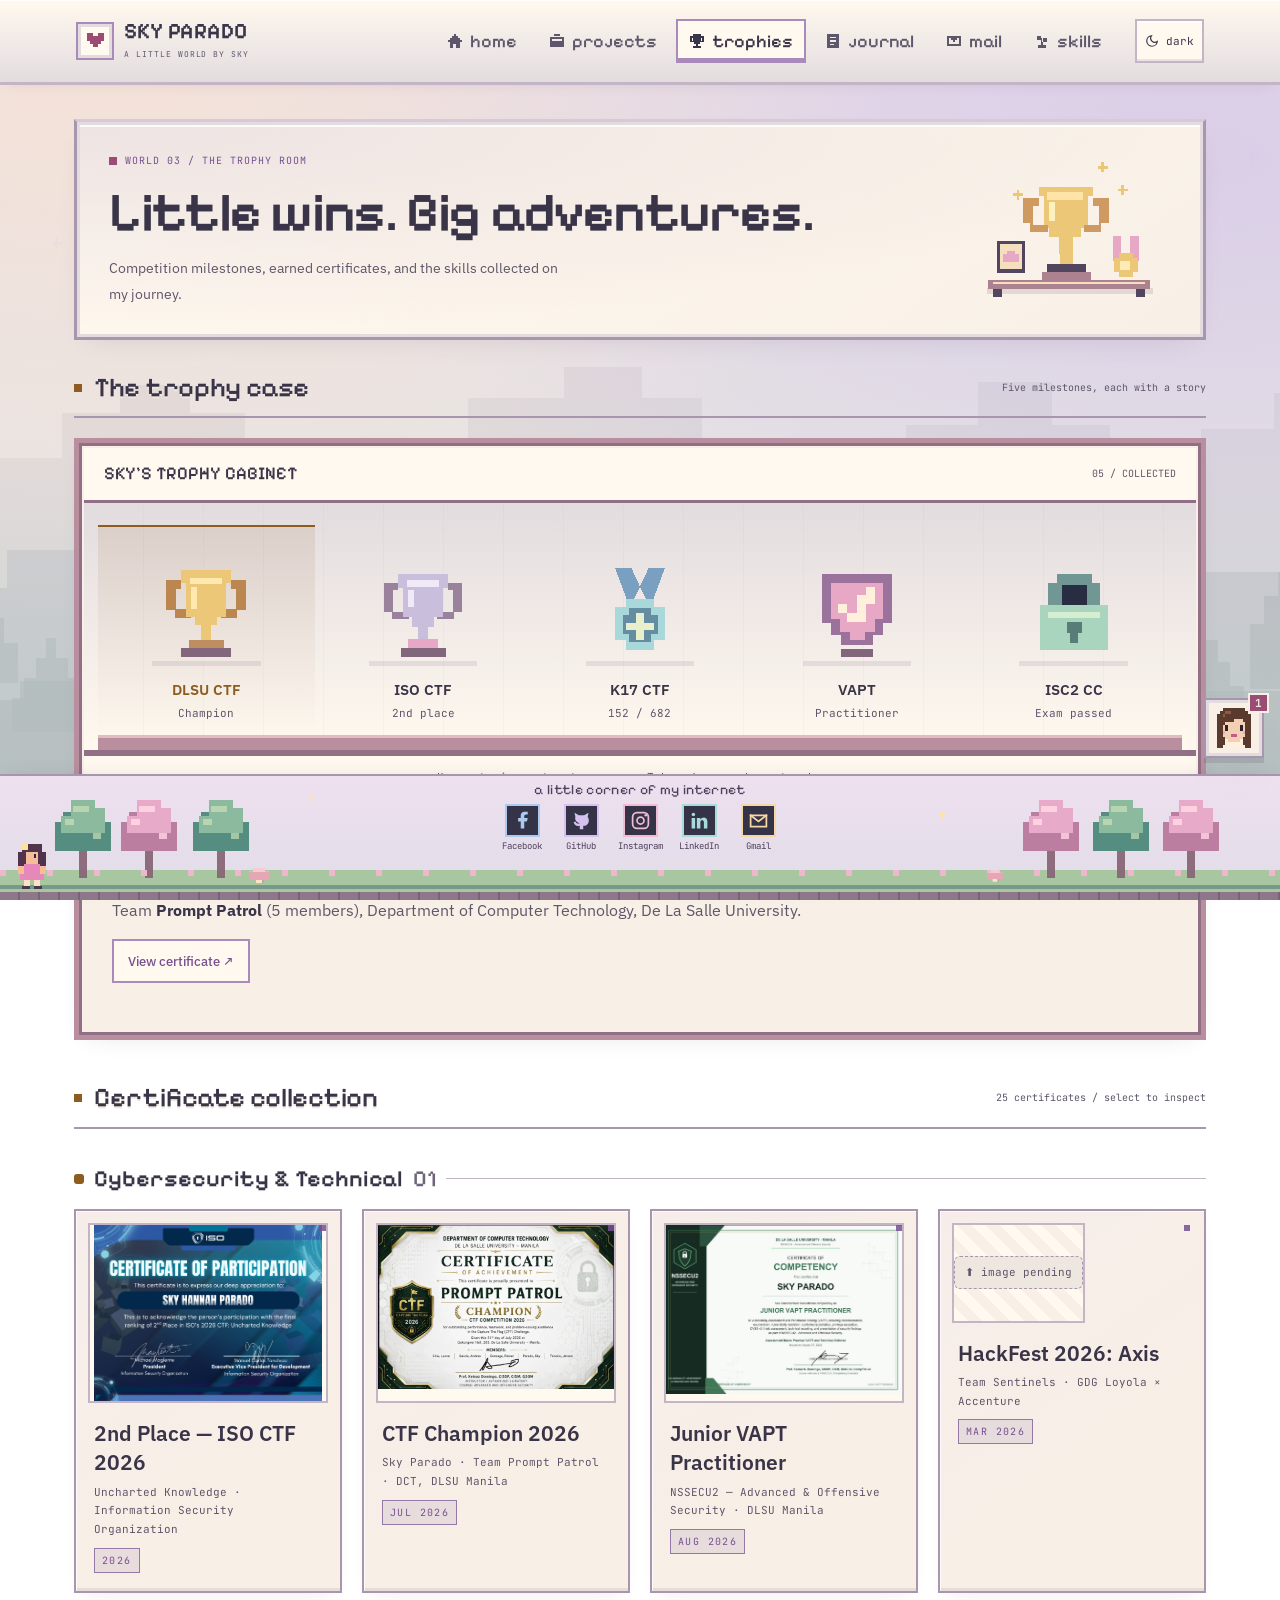
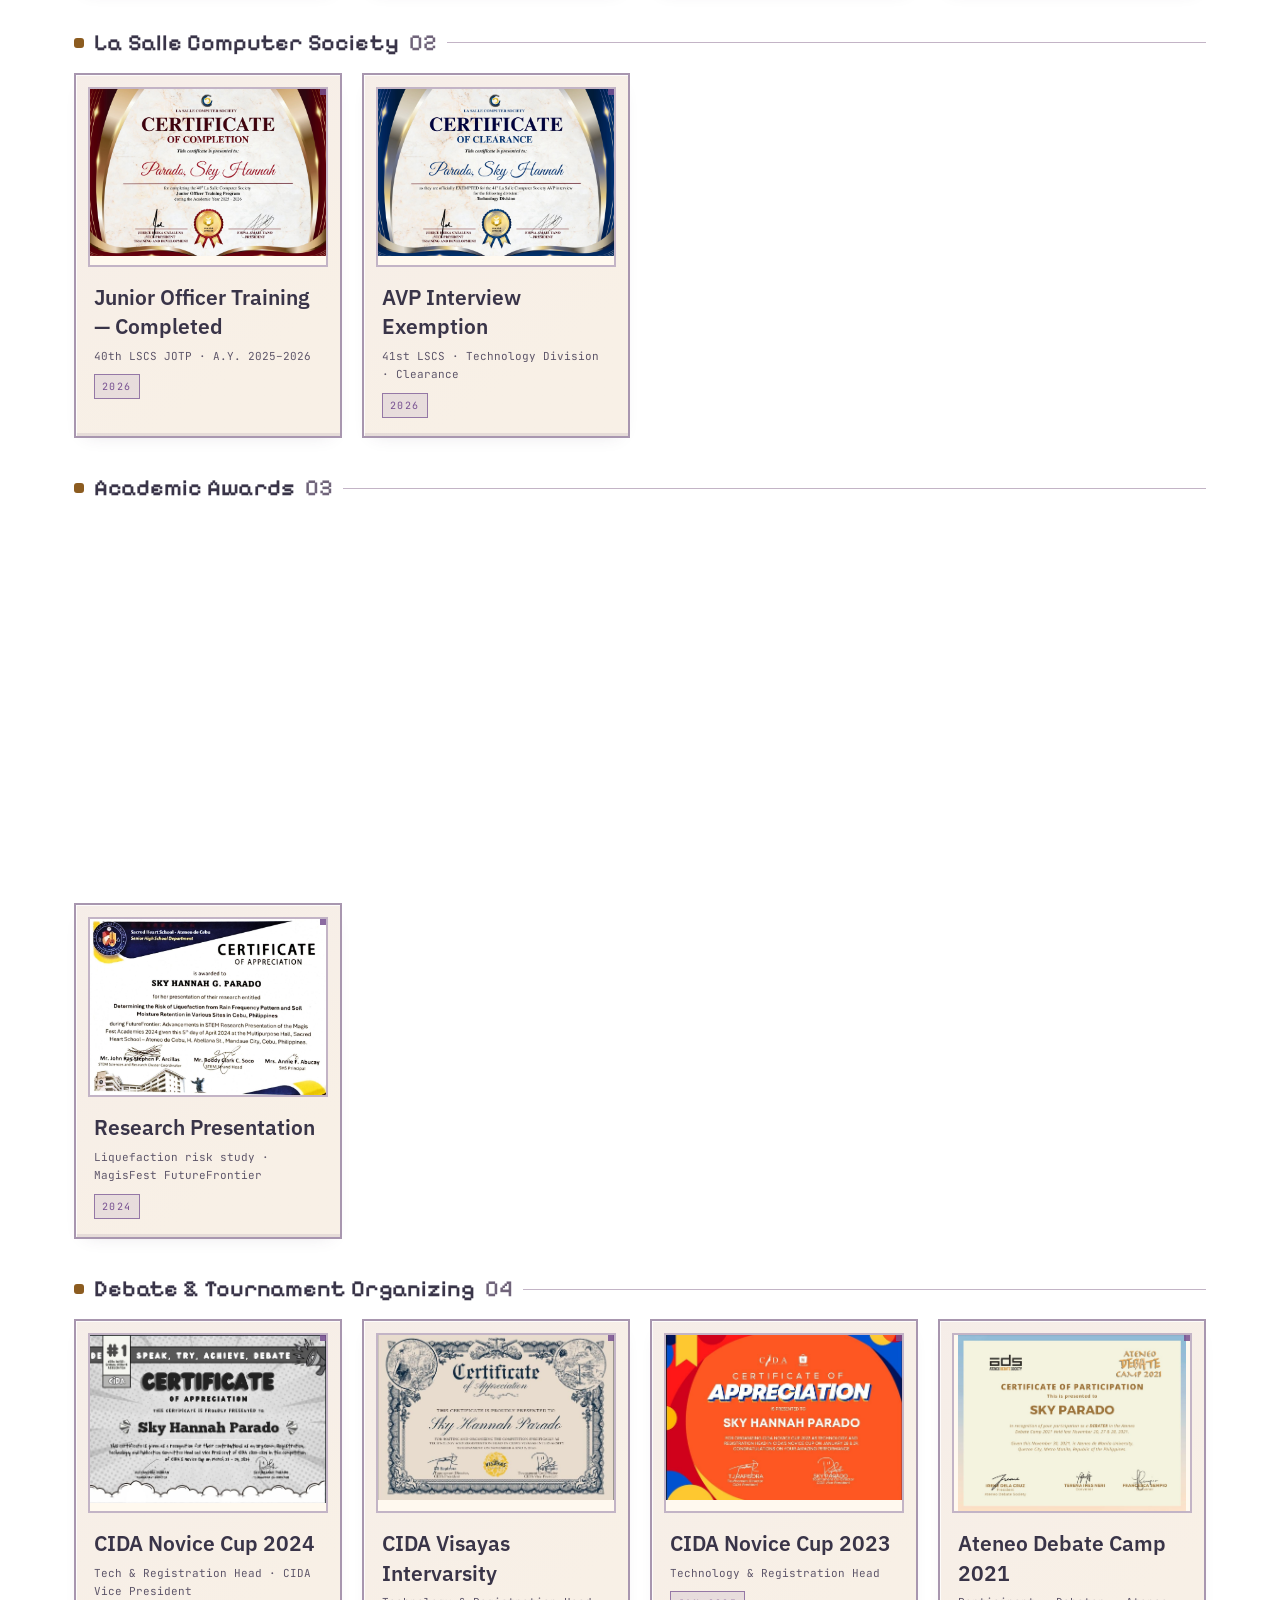
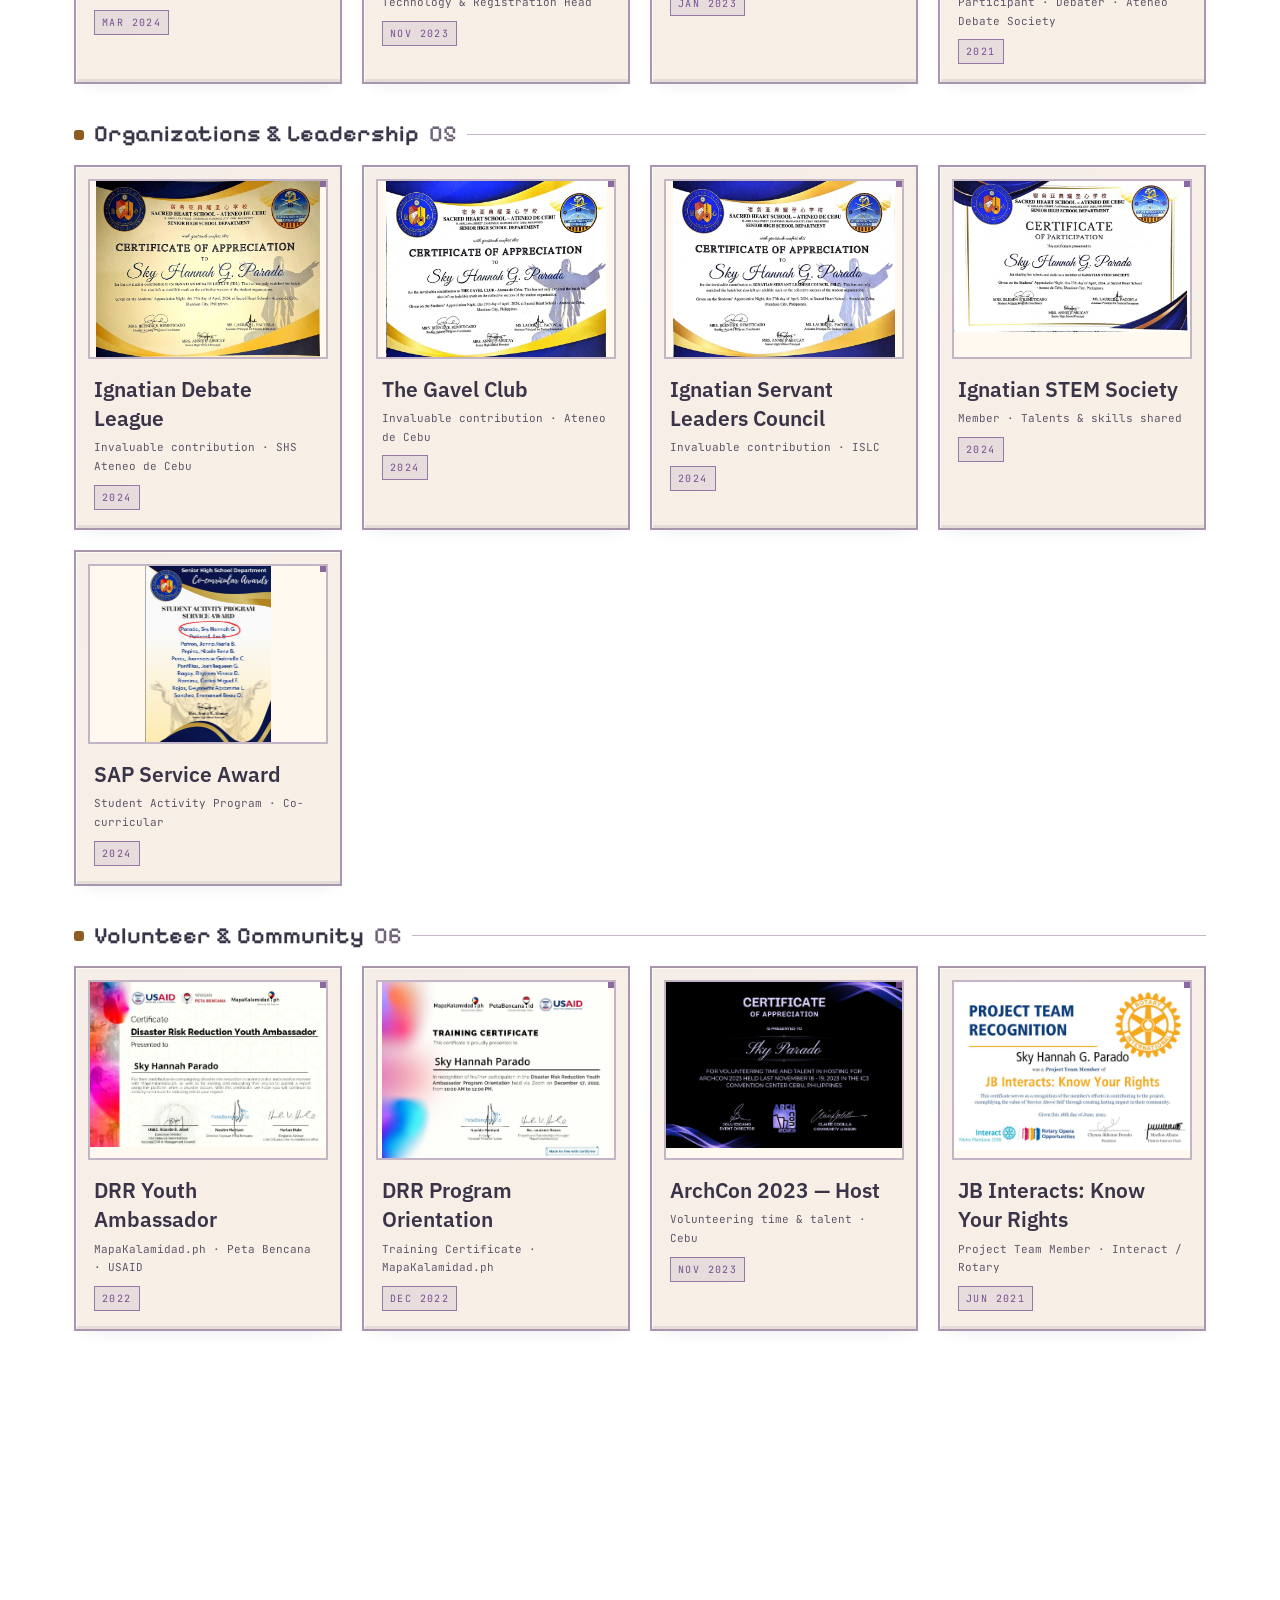
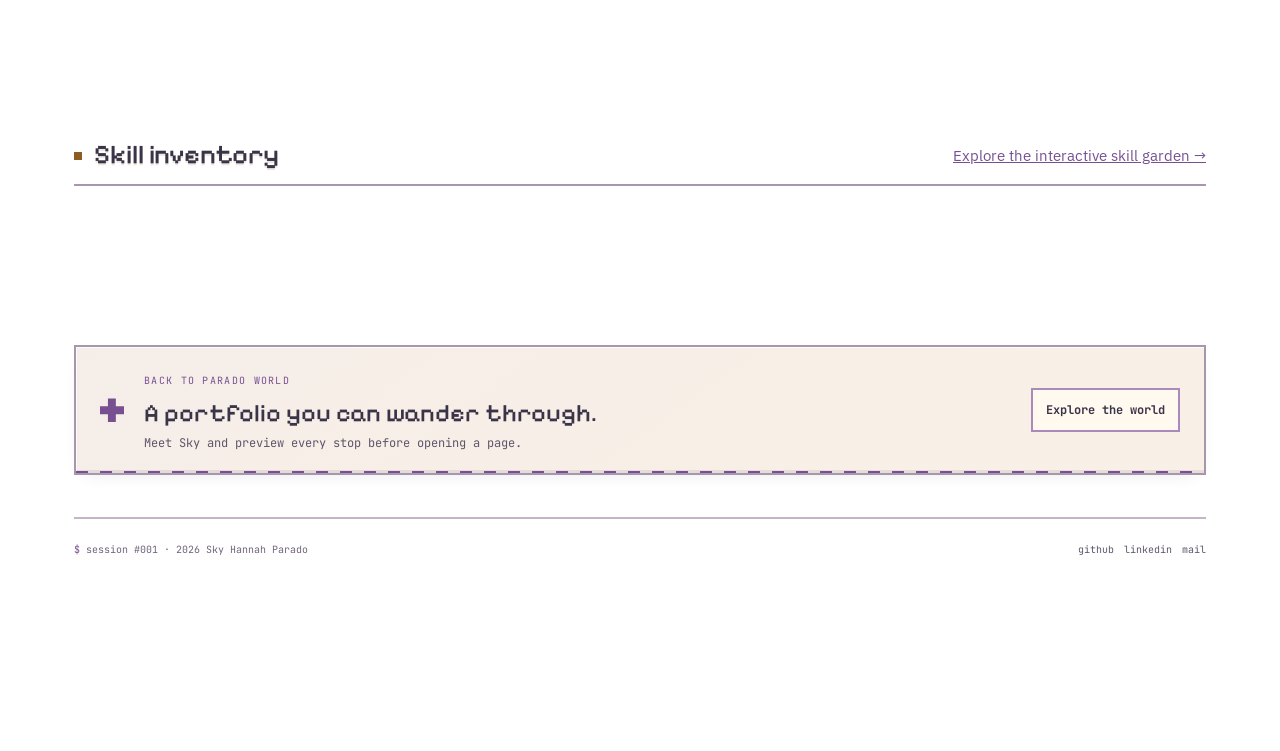
==== commit bf5bdc52: "updayes" ====
--- a/certs.html
+++ b/certs.html
@@ -13,6 +13,7 @@
 <link rel="stylesheet" href="css/rpg.css">
 <link rel="stylesheet" href="css/trophies.css">
 <link rel="icon" href="data:image/svg+xml,<svg xmlns='http://www.w3.org/2000/svg' viewBox='0 0 100 100'><text y='.9em' font-size='90'>⌘</text></svg>">
+<link rel="stylesheet" href="css/guide.css?v=4">
 </head>
 <body class="rpg-site">
 <a class="skip-link" href="#main-content">Skip to content</a>
@@ -225,5 +226,6 @@
 <script src="js/main.js"></script>
 <script src="js/quest.js"></script>
 <script src="js/trophies.js"></script>
+<script src="js/guide.js?v=8"></script>
 </body>
 </html>
--- a/css/guide.css
+++ b/css/guide.css
@@ -0,0 +1,178 @@
+/* =====================================================================
+   Pixel Sky — the site guide (floating chat).
+   Self-contained tokens so it looks the same on the one-page home and on
+   the older detail pages, which use a different stylesheet.
+   ===================================================================== */
+.guide{
+  --g-bg:var(--panel-2,#292d42);--g-bg-2:var(--bg-2,#272a3e);--g-raise:var(--panel,#30334b);
+  --g-line:var(--line,#4d5069);--g-line-2:var(--line-2,#666980);--g-ring:var(--bg-2,#272a3e);
+  --g-fg:var(--fg,#f5eddf);--g-muted:var(--fg-dim,#c4c1d0);--g-dim:var(--comment,#aba9bf);
+  --g-pink:var(--purple,#efb5d0);--g-lav:var(--accent,#d3b7ed);--g-mint:var(--cyan,#a5d7d4);--g-on:var(--bg,#202333);
+  --g-shadow:0 6px 0 rgba(0,0,0,.28),0 24px 50px -20px rgba(0,0,0,.55);
+  --g-lift:0px;
+  position:fixed;z-index:95;
+  right:max(16px,env(safe-area-inset-right,0px));
+  bottom:calc(var(--g-lift) + max(16px,env(safe-area-inset-bottom,0px)));
+  font:400 15px/1.55 "IBM Plex Sans",ui-sans-serif,system-ui,sans-serif;
+  color:var(--g-fg);
+}
+:root[data-theme="light"] .guide{--g-shadow:0 5px 0 rgba(57,52,72,.14),0 24px 50px -24px rgba(57,52,72,.35)}
+.guide *{box-sizing:border-box}
+.guide button,.guide input{font:inherit;color:inherit}
+.guide :focus-visible{outline:3px solid var(--amber,#f2d297);outline-offset:3px}
+
+/* ---------- launcher ---------- */
+.guide-launch{
+  position:relative;width:60px;height:60px;padding:0;cursor:pointer;
+  display:grid;place-items:center;
+  background:var(--g-bg);border:2px solid var(--g-line-2);border-radius:0;
+  box-shadow:inset 0 0 0 3px var(--g-ring),var(--g-shadow);
+  transition:transform .15s steps(2,end),border-color .15s steps(2,end);
+  touch-action:manipulation;
+}
+.guide-launch svg{width:40px;height:40px}
+@media (hover:hover){.guide-launch:hover{transform:translateY(-3px);border-color:var(--g-pink)}}
+.guide-launch:active{transform:scale(.96)}
+.guide.is-open .guide-launch{border-color:var(--g-pink)}
+.guide-badge{
+  position:absolute;top:-7px;right:-7px;min-width:20px;height:20px;padding:0 5px;border-radius:0;
+  display:grid;place-items:center;background:var(--g-pink);color:var(--g-on);
+  font:700 11px/1 "JetBrains Mono",monospace;border:2px solid var(--g-bg);
+}
+.guide-badge[hidden]{display:none}
+
+/* blinking eyes on the pixel face */
+.guide .px-eye{transform-box:fill-box;transform-origin:center;animation:gBlink 5s infinite}
+@keyframes gBlink{0%,94%,100%{transform:scaleY(1)}96%{transform:scaleY(.15)}}
+
+/* ---------- reactions: a hop, happy eyes and a one-line quip ---------- */
+.guide-launch.is-react svg{animation:gHop .5s steps(5,end)}
+@keyframes gHop{30%{transform:translateY(-7px)}60%{transform:translateY(0)}80%{transform:translateY(-3px)}}
+.guide-launch.is-react[data-mood="wiggle"] svg{animation:gWiggle .5s steps(4,end)}
+.guide-launch.is-react[data-mood="nod"] svg{animation:gNod .5s steps(4,end)}
+.guide-launch.is-react[data-mood="jump"] svg{animation:gJump .5s steps(5,end)}
+@keyframes gWiggle{25%{transform:rotate(-10deg)}50%{transform:rotate(8deg)}75%{transform:rotate(-5deg)}}
+@keyframes gNod{30%{transform:translateY(4px)}60%{transform:translateY(0)}80%{transform:translateY(3px)}}
+@keyframes gJump{40%{transform:translateY(-12px) scale(1.08)}70%{transform:translateY(0) scale(.96)}}
+.guide .guide-launch.is-react .px-eye{animation:none;transform:scaleY(.45)}
+/* wide eyes when she's surprised */
+.guide .guide-launch.is-react[data-mood="jump"] .px-eye{transform:scaleY(1.5)}
+.guide-quip{
+  position:absolute;right:76px;bottom:10px;white-space:nowrap;padding:10px 14px;pointer-events:none;
+  background:var(--g-pink);border:2px solid var(--g-on);box-shadow:4px 4px 0 rgba(0,0,0,.25);
+  font:600 15px/1.3 "Pixelify Sans","JetBrains Mono",monospace;color:var(--g-on);
+  animation:gPop .2s steps(3,end) both;
+}
+/* the little tail pointing at her */
+.guide-quip::after{content:"";position:absolute;right:-8px;bottom:12px;width:8px;height:8px;background:var(--g-pink);box-shadow:2px 0 0 var(--g-on)}
+.guide-quip[hidden]{display:none}
+@keyframes gPop{from{opacity:0;transform:translateX(10px)}}
+.g-list{margin:0;padding:0;list-style:none;display:grid;gap:6px}
+.g-list li{position:relative;padding-left:14px}
+.g-list li::before{content:"";position:absolute;left:0;top:.6em;width:6px;height:6px;background:var(--g-pink)}
+
+/* ---------- greeting bubble ---------- */
+.guide-bubble{
+  position:absolute;right:0;bottom:74px;width:min(270px,calc(100vw - 32px));
+  padding:14px 16px 14px;background:var(--g-bg);border:2px solid var(--g-line-2);border-radius:0;
+  box-shadow:inset 0 0 0 3px var(--g-ring),var(--g-shadow);
+  transform-origin:bottom right;
+  animation:gIn .32s cubic-bezier(.23,1,.32,1) both;
+}
+.guide-bubble[hidden]{display:none}
+.guide-bubble p{margin:0 22px 10px 0;font-size:14.5px;color:var(--g-fg)}
+.guide-bubble-x{position:absolute;top:6px;right:6px;width:28px;height:28px;border:0;background:transparent;border-radius:0;cursor:pointer;color:var(--g-dim);font-size:18px;line-height:1}
+.guide-bubble-x:hover{color:var(--g-fg);background:var(--g-raise)}
+.guide-bubble-go{padding:0;border:0;background:none;cursor:pointer;font:600 13px/1.2 "JetBrains Mono",monospace;color:var(--g-pink)}
+.guide-bubble-go:hover{text-decoration:underline;text-underline-offset:3px}
+
+/* ---------- panel ---------- */
+.guide-panel{
+  position:absolute;right:0;bottom:74px;
+  width:min(390px,calc(100vw - 32px));
+  /* leave the sticky nav (and its theme toggle) uncovered */
+  height:min(580px,calc(100dvh - 196px - var(--g-lift)));
+  min-height:300px;
+  display:flex;flex-direction:column;overflow:hidden;
+  background:var(--g-bg);border:2px solid var(--g-line-2);border-radius:0;
+  box-shadow:inset 0 0 0 3px var(--g-ring),var(--g-shadow);
+  transform-origin:bottom right;
+  animation:gIn .26s cubic-bezier(.23,1,.32,1) both;
+}
+.guide-panel[hidden]{display:none}
+@keyframes gIn{from{opacity:0;transform:translateY(8px) scale(.96)}to{opacity:1;transform:none}}
+
+.guide-head{display:flex;align-items:center;gap:12px;padding:14px 12px 14px 16px;border-bottom:1px solid var(--g-line);background:var(--g-bg-2)}
+.guide-ava{width:38px;height:38px;flex-shrink:0;display:grid;place-items:center;border:2px solid var(--g-line);border-radius:0;background:var(--g-bg)}
+.guide-ava svg{width:28px;height:28px}
+.guide-title{flex:1;min-width:0}
+.guide-title b{display:block;font:600 20px/1.1 "Pixelify Sans","JetBrains Mono",monospace;letter-spacing:.02em}
+.guide-title span{display:flex;align-items:center;gap:6px;font:500 11.5px/1.3 "JetBrains Mono",monospace;color:var(--g-dim)}
+.guide-title span::before{content:"";width:7px;height:7px;border-radius:0;background:#9be5a8;flex-shrink:0}
+.guide-icon{width:34px;height:34px;display:grid;place-items:center;border:0;border-radius:0;background:transparent;color:var(--g-dim);cursor:pointer}
+.guide-icon:hover{color:var(--g-fg);background:var(--g-raise)}
+.guide-icon svg{width:16px;height:16px;fill:none;stroke:currentColor;stroke-width:2;stroke-linecap:round}
+
+.guide-log{flex:1;overflow-y:auto;overscroll-behavior:contain;padding:16px 14px 8px;display:flex;flex-direction:column;gap:10px;scrollbar-width:thin}
+.g-msg{max-width:86%;padding:10px 13px;font-size:14.5px;line-height:1.55;overflow-wrap:anywhere;animation:gMsg .22s cubic-bezier(.23,1,.32,1) both}
+@keyframes gMsg{from{opacity:0;transform:translateY(4px)}to{opacity:1;transform:none}}
+.g-bot{align-self:flex-start;background:var(--g-raise);border-radius:0;color:var(--g-fg)}
+.g-me{align-self:flex-end;background:var(--g-pink);color:var(--g-on);border-radius:0;font-weight:500}
+.g-acts{display:flex;flex-wrap:wrap;gap:6px;margin-top:9px}
+.guide .g-act{
+  display:inline-flex;align-items:center;gap:6px;min-height:32px;padding:0 11px;cursor:pointer;text-decoration:none;
+  border:2px solid var(--g-line-2);border-radius:0;background:var(--g-bg);
+  font:600 12.5px/1 "JetBrains Mono",monospace;color:var(--g-fg);
+  transition:border-color .15s ease,color .15s ease;
+}
+.g-act:hover{border-color:var(--g-pink);color:var(--g-pink)}
+.g-typing{display:flex;gap:4px;padding:14px 14px}
+.g-typing i{width:6px;height:6px;border-radius:0;background:var(--g-dim);animation:gDot 1s steps(1) infinite}
+.g-typing i:nth-child(2){animation-delay:.2s}.g-typing i:nth-child(3){animation-delay:.4s}
+@keyframes gDot{0%,100%{opacity:.25}50%{opacity:1}}
+
+.guide-chips{display:flex;gap:6px;padding:8px 14px 10px;overflow-x:auto;scrollbar-width:none;flex-shrink:0}
+.guide-chips::-webkit-scrollbar{display:none}
+.guide .guide-chip{
+  flex-shrink:0;min-height:32px;padding:0 12px;cursor:pointer;
+  border:2px solid var(--g-line);border-radius:0;background:transparent;
+  font:500 12.5px/1 "JetBrains Mono",monospace;color:var(--g-muted);
+  transition:border-color .15s ease,color .15s ease,background-color .15s ease;
+}
+.guide-chip:hover{border-color:var(--g-lav);color:var(--g-fg)}
+.guide-chip:active{transform:scale(.97)}
+
+.guide-form{display:flex;gap:8px;padding:10px 12px 12px;border-top:1px solid var(--g-line);background:var(--g-bg-2)}
+.guide-form input{
+  flex:1;min-width:0;height:42px;padding:0 13px;border:2px solid var(--g-line);border-radius:0;background:var(--g-bg);
+  font-size:16px;color:var(--g-fg);
+}
+.guide-form input::placeholder{color:var(--g-dim)}
+.guide-form input:focus{outline:none;border-color:var(--g-lav)}
+.guide-send{width:42px;height:42px;flex-shrink:0;display:grid;place-items:center;border:0;border-radius:0;background:var(--g-pink);color:var(--g-on);cursor:pointer}
+.guide-send svg{width:18px;height:18px;fill:none;stroke:currentColor;stroke-width:2.2;stroke-linecap:round;stroke-linejoin:round}
+.guide-send:active{transform:scale(.95)}
+.guide-note{margin:0;padding:0 14px 10px;background:var(--g-bg-2);font:400 11px/1.4 "JetBrains Mono",monospace;color:var(--g-dim)}
+
+/* brief highlight on whatever the guide scrolled you to */
+.guide-flash{animation:gFlash 1.8s ease-out 1}
+@keyframes gFlash{0%,40%{outline:3px solid var(--purple,#efb5d0);outline-offset:4px}100%{outline:3px solid transparent;outline-offset:4px}}
+
+/* ---------- small screens: panel becomes a bottom sheet ---------- */
+@media (max-width:560px){
+  .guide-launch{width:54px;height:54px}
+  .guide-launch svg{width:36px;height:36px}
+  .guide-panel{
+    position:fixed;left:8px;right:8px;bottom:calc(8px + env(safe-area-inset-bottom,0px));width:auto;
+    height:min(78dvh,620px);border-radius:0;transform-origin:bottom center;
+  }
+  .guide-bubble{bottom:68px}
+  .guide.is-open .guide-launch{visibility:hidden}
+}
+
+@media (prefers-reduced-motion:reduce){
+  .guide-bubble,.guide-panel,.g-msg{animation:gFade .15s linear both}
+  @keyframes gFade{from{opacity:0}to{opacity:1}}
+  .guide .px-eye,.g-typing i,.guide-flash,.guide-launch.is-react svg{animation:none}
+  .guide-launch{transition:none}
+}
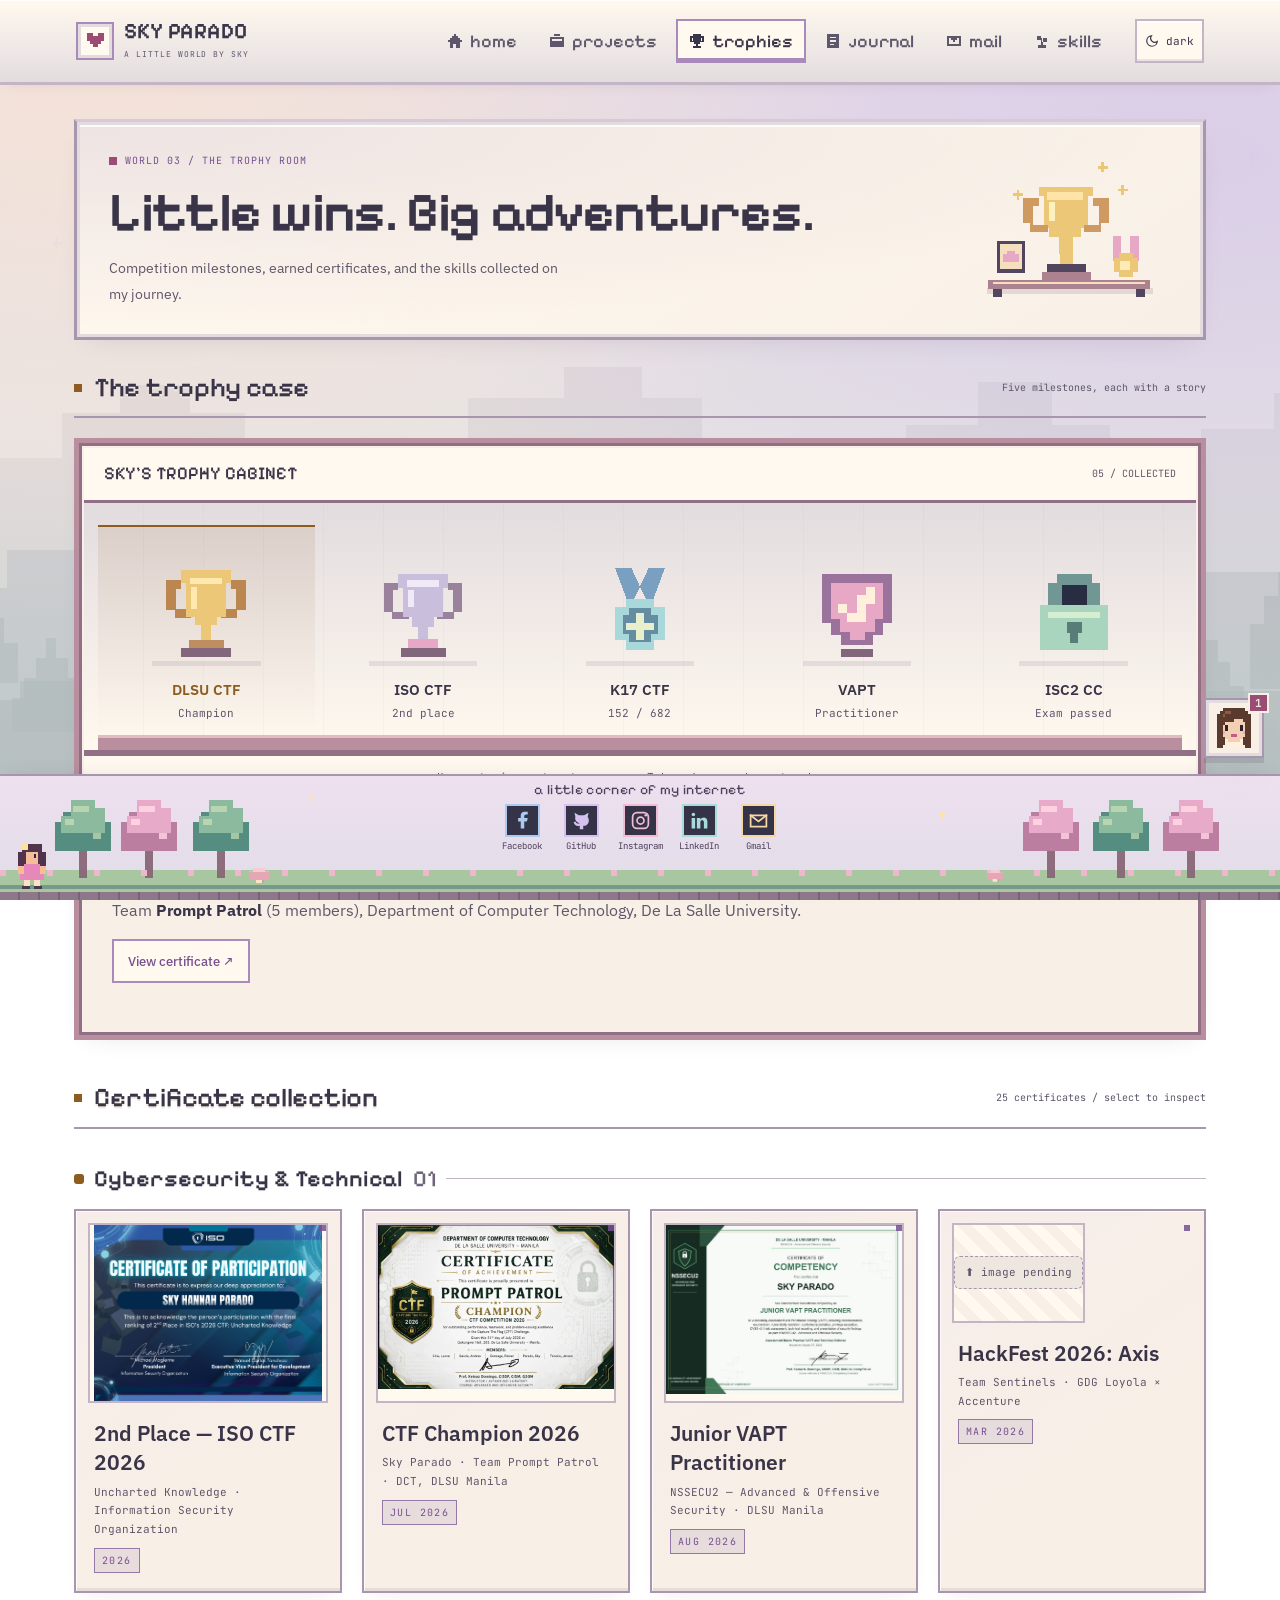
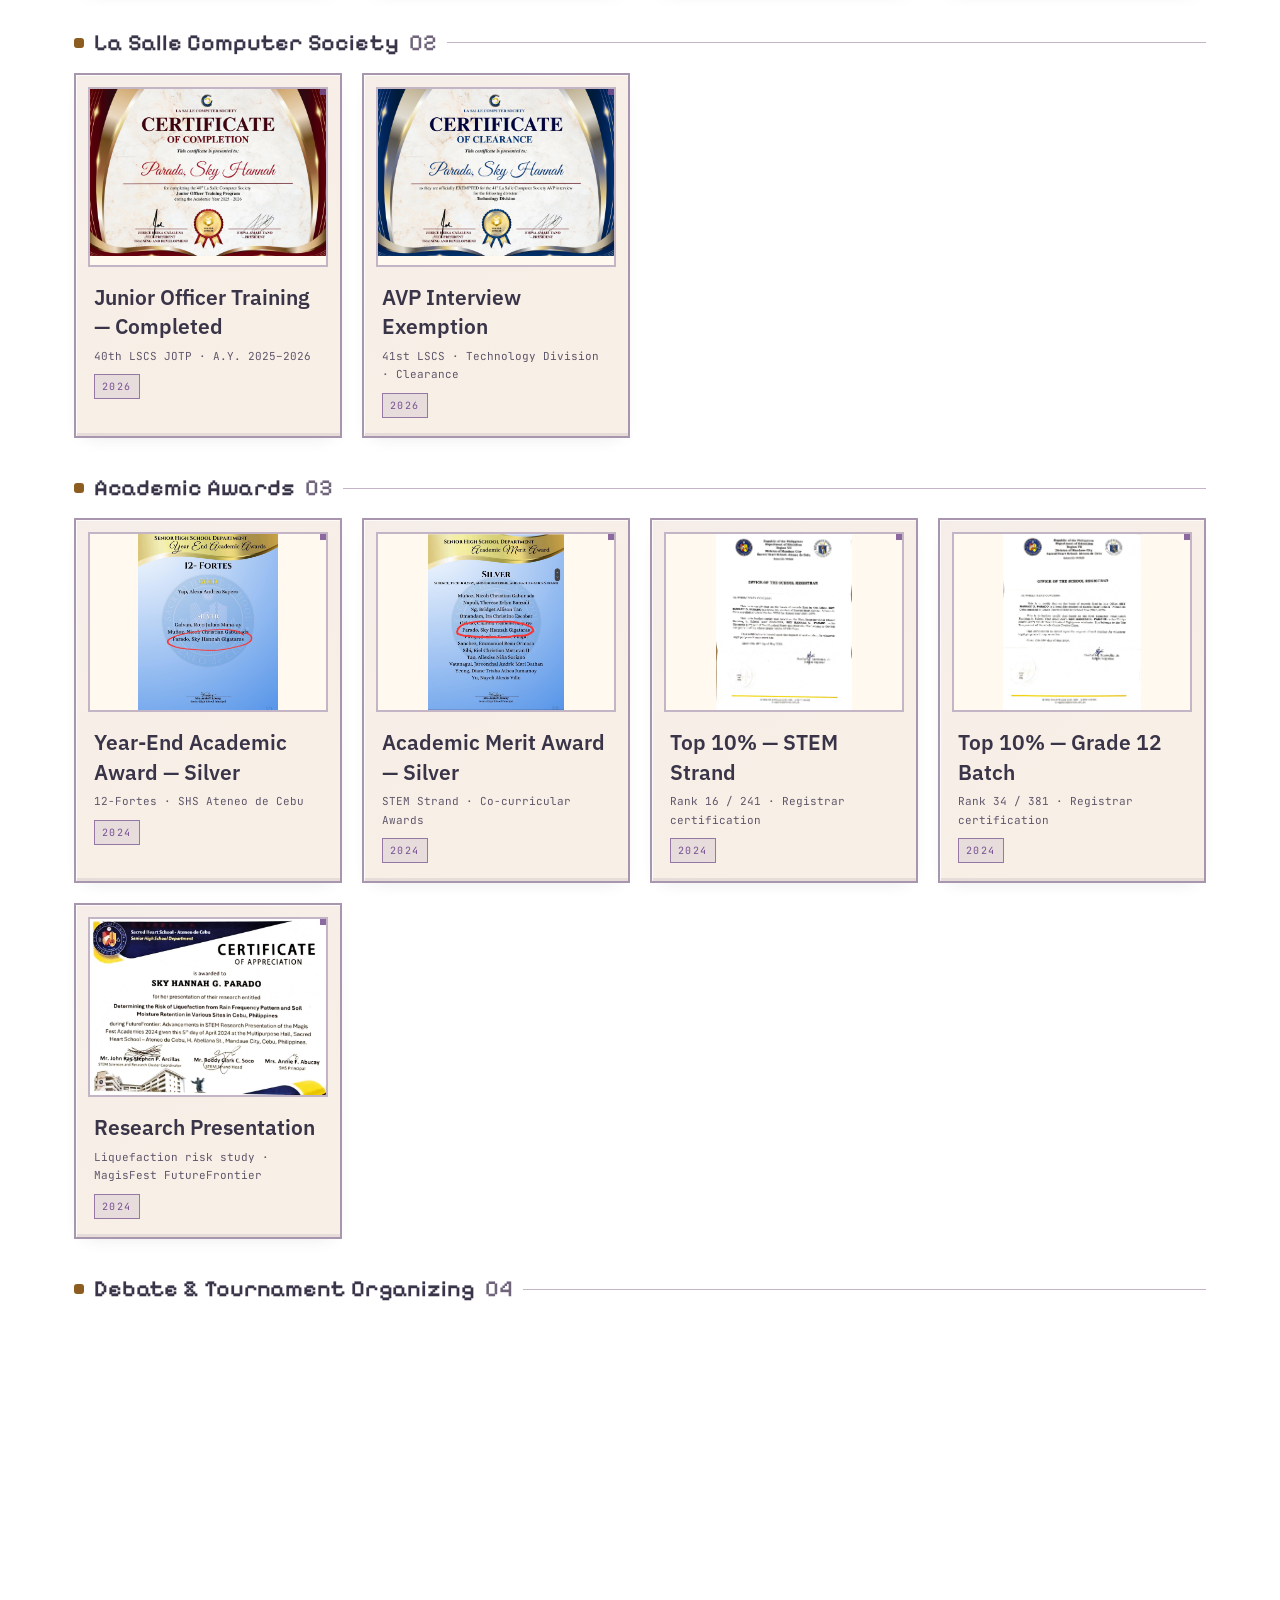
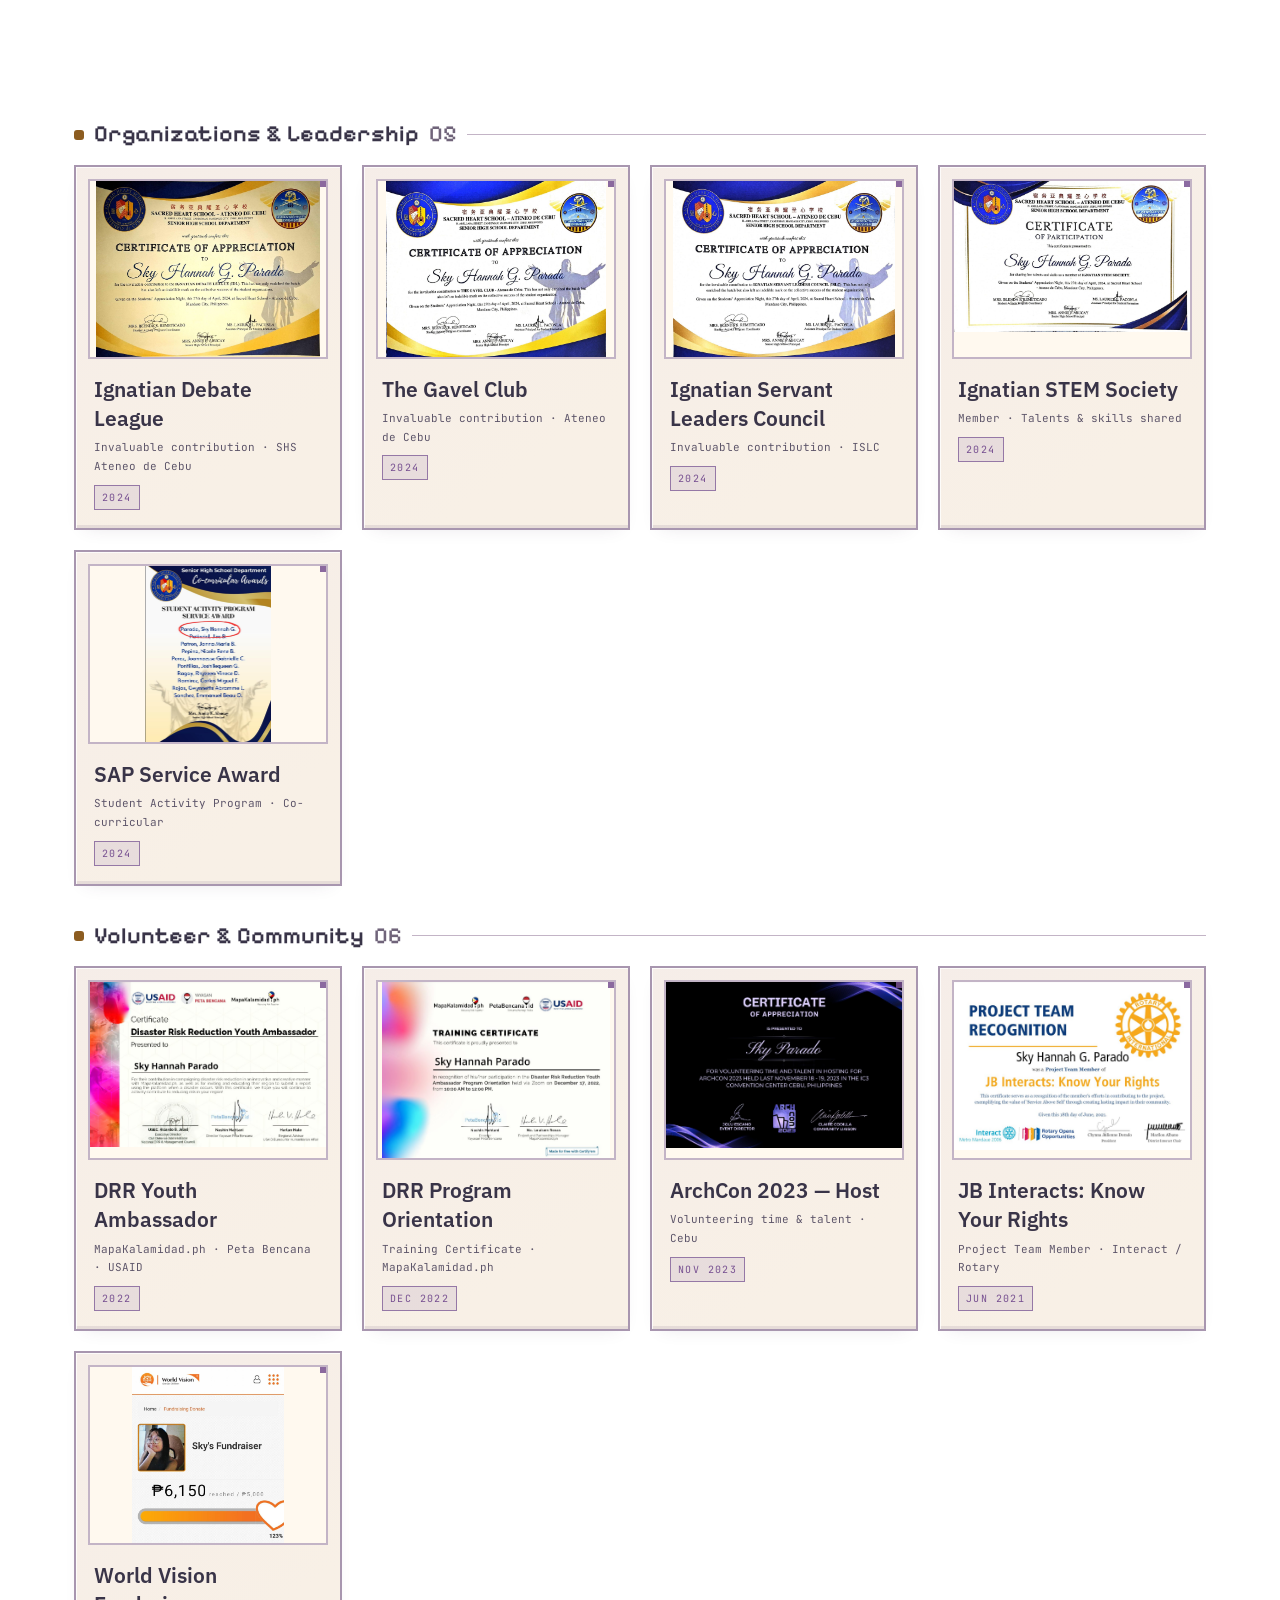
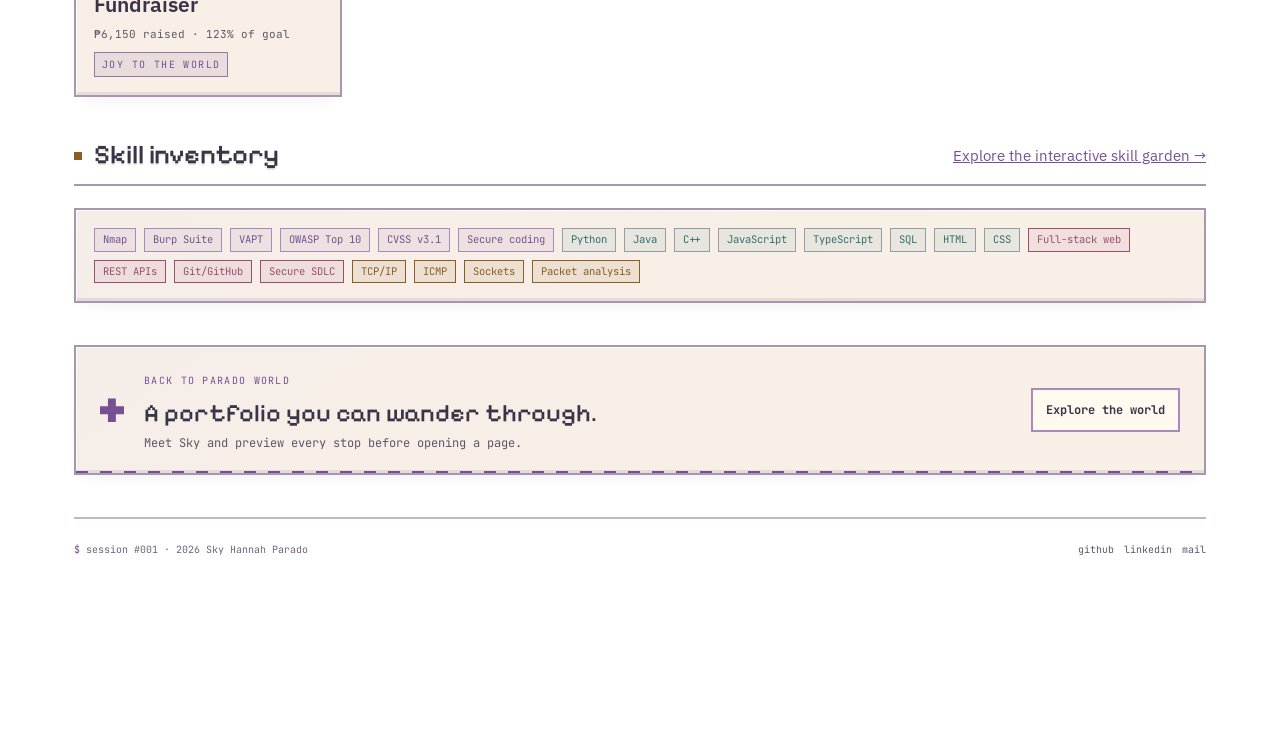
==== commit ebcbe25c: "Redesign home project board as taped polaroids with real screenshots; fix guide chips scrolling" ====
--- a/certs.html
+++ b/certs.html
@@ -13,7 +13,7 @@
 <link rel="stylesheet" href="css/rpg.css">
 <link rel="stylesheet" href="css/trophies.css">
 <link rel="icon" href="data:image/svg+xml,<svg xmlns='http://www.w3.org/2000/svg' viewBox='0 0 100 100'><text y='.9em' font-size='90'>⌘</text></svg>">
-<link rel="stylesheet" href="css/guide.css?v=4">
+<link rel="stylesheet" href="css/guide.css?v=5">
 </head>
 <body class="rpg-site">
 <a class="skip-link" href="#main-content">Skip to content</a>
@@ -226,6 +226,6 @@
 <script src="js/main.js"></script>
 <script src="js/quest.js"></script>
 <script src="js/trophies.js"></script>
-<script src="js/guide.js?v=8"></script>
+<script src="js/guide.js?v=9"></script>
 </body>
 </html>
--- a/css/guide.css
+++ b/css/guide.css
@@ -131,8 +131,8 @@
 .g-typing i:nth-child(2){animation-delay:.2s}.g-typing i:nth-child(3){animation-delay:.4s}
 @keyframes gDot{0%,100%{opacity:.25}50%{opacity:1}}
 
-.guide-chips{display:flex;gap:6px;padding:8px 14px 10px;overflow-x:auto;scrollbar-width:none;flex-shrink:0}
-.guide-chips::-webkit-scrollbar{display:none}
+/* chips wrap and scroll vertically: a hidden sideways scroller could not be reached with a mouse wheel */
+.guide-chips{display:flex;flex-wrap:wrap;gap:6px;padding:8px 14px 10px;max-height:118px;overflow-y:auto;overscroll-behavior:contain;scrollbar-width:thin;flex-shrink:0}
 .guide .guide-chip{
   flex-shrink:0;min-height:32px;padding:0 12px;cursor:pointer;
   border:2px solid var(--g-line);border-radius:0;background:transparent;
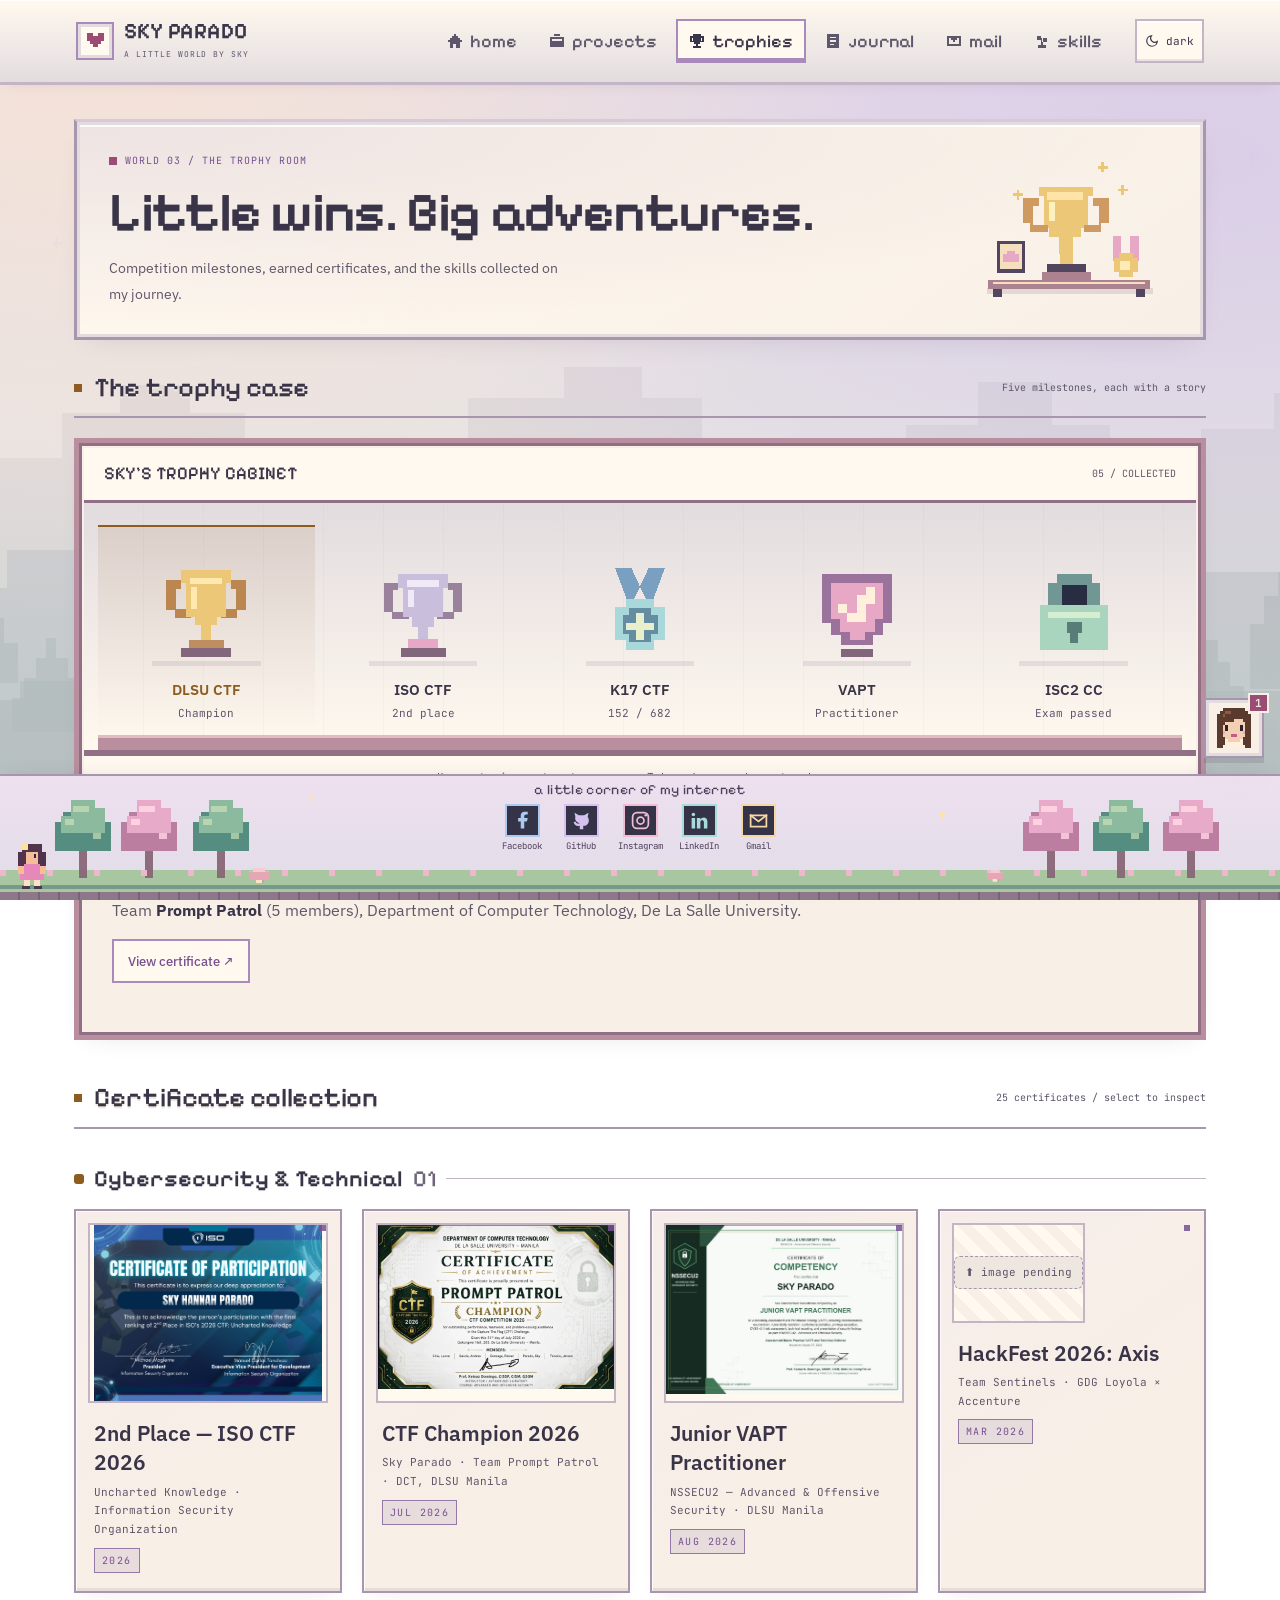
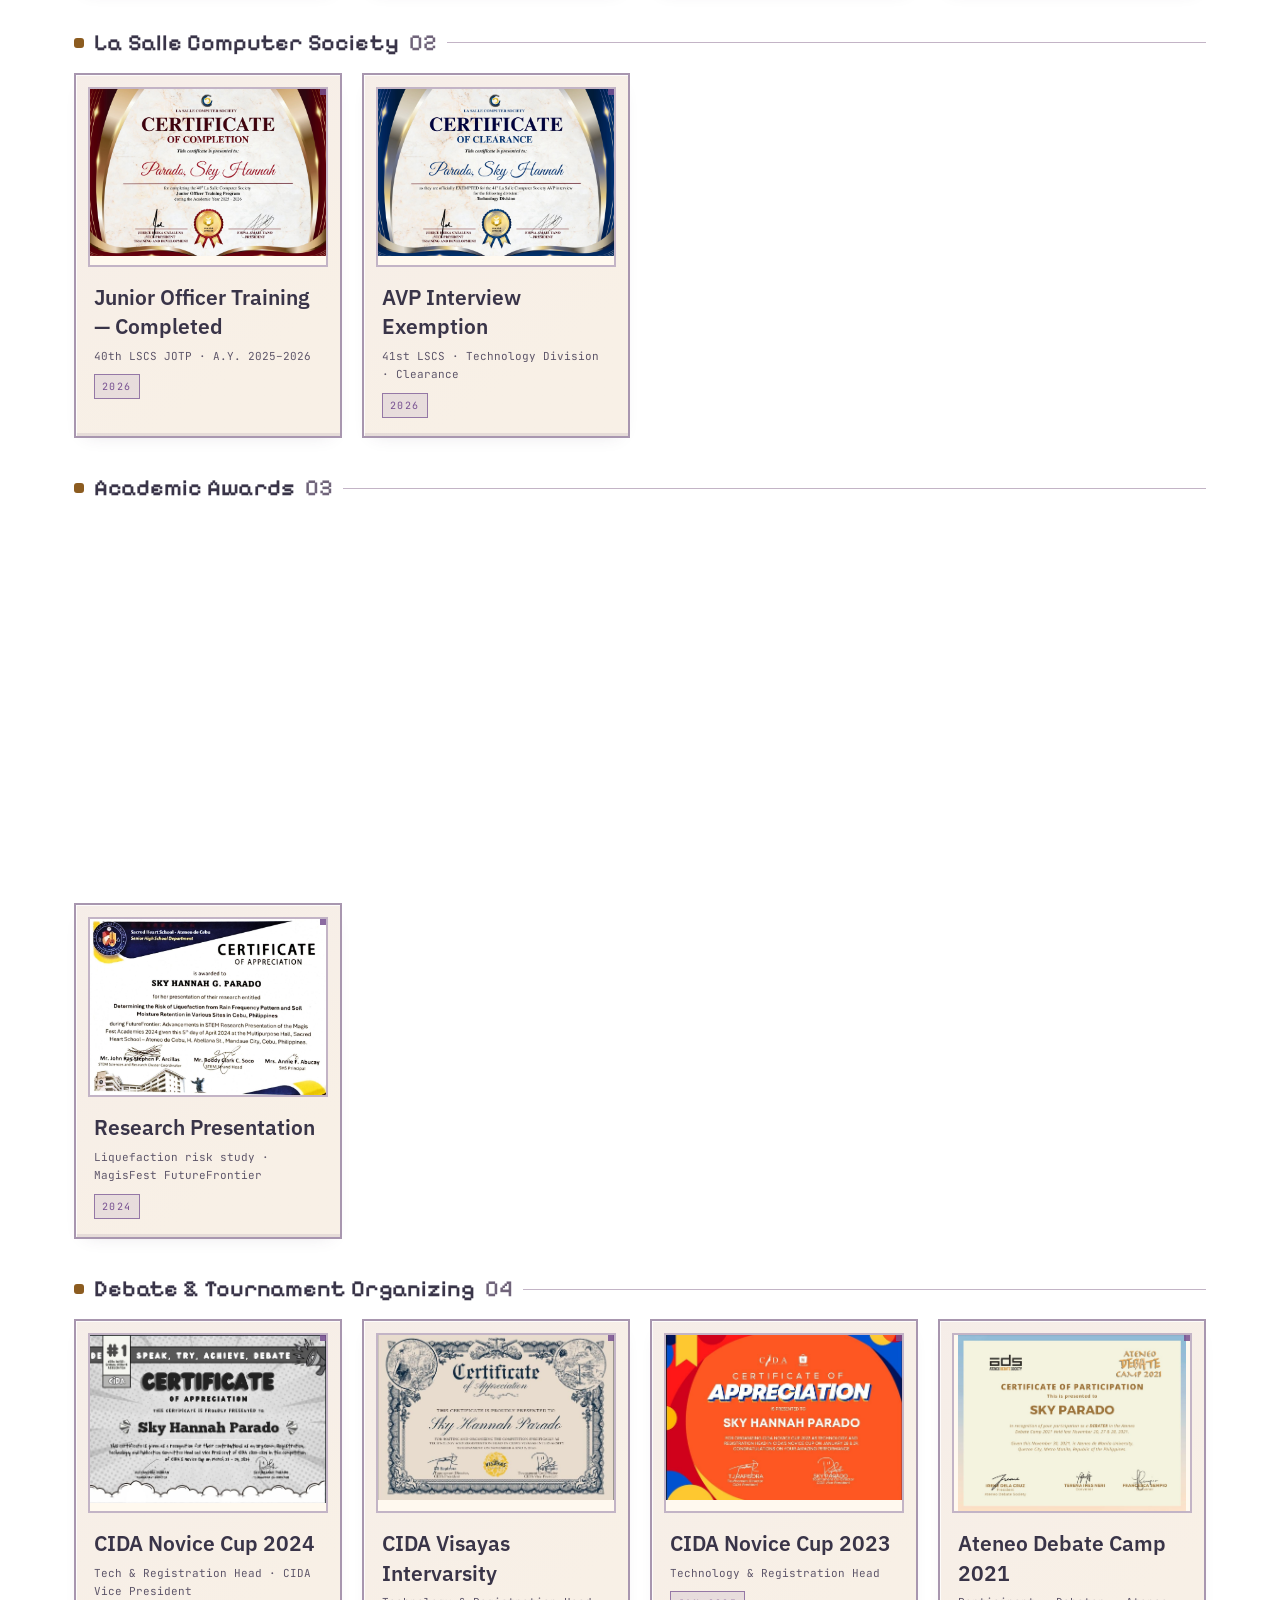
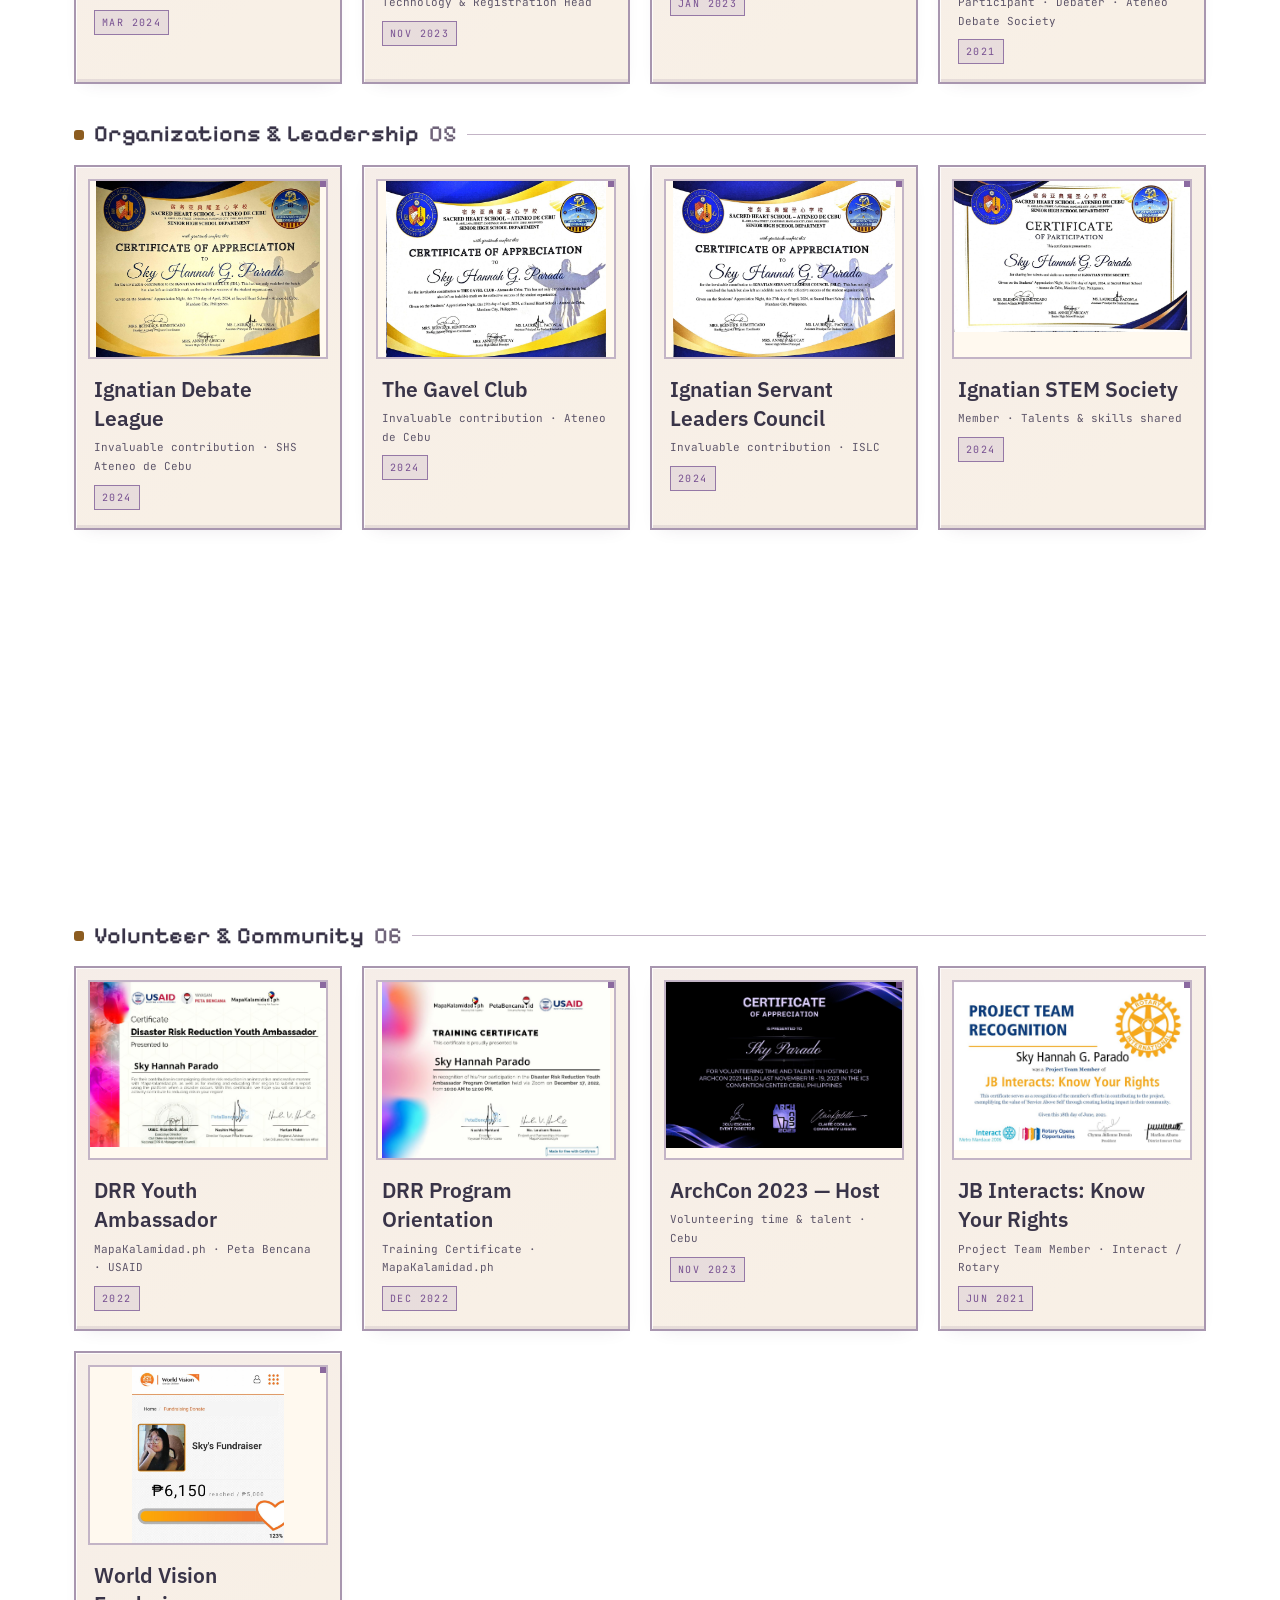
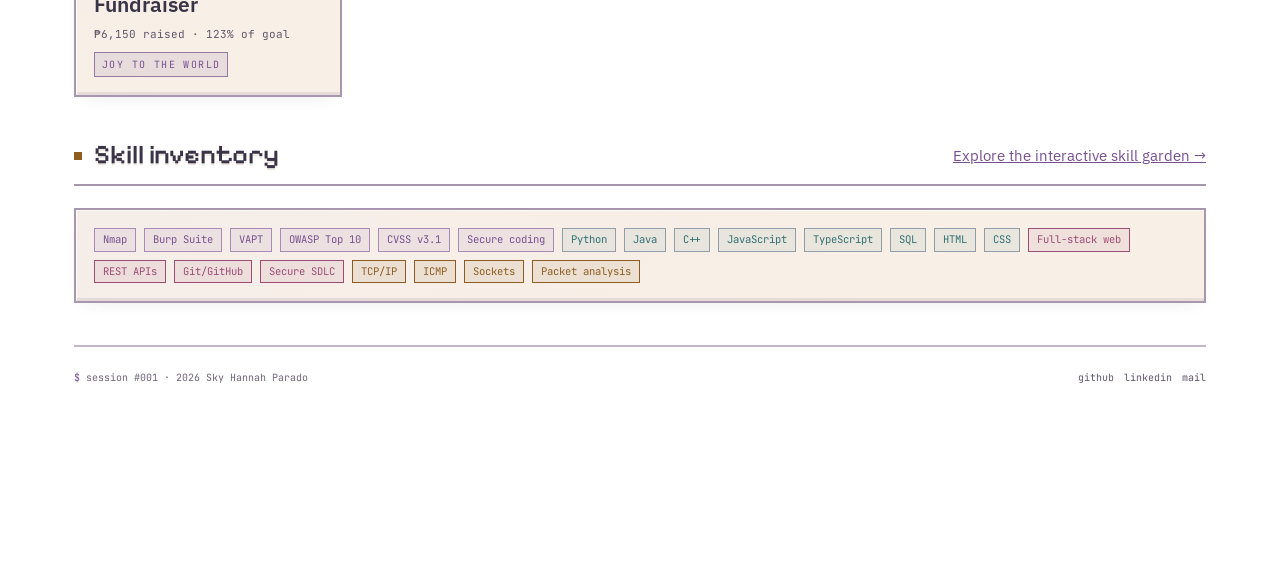
==== commit 8978dc0c: "Hide the pixel world as a secret: Konami code or five logo taps, with a footer door once found" ====
--- a/certs.html
+++ b/certs.html
@@ -226,6 +226,6 @@
 <script src="js/main.js"></script>
 <script src="js/quest.js"></script>
 <script src="js/trophies.js"></script>
-<script src="js/guide.js?v=9"></script>
+<script src="js/guide.js?v=10"></script>
 </body>
 </html>
--- a/css/quest.css
+++ b/css/quest.css
@@ -247,3 +247,6 @@
 .pixel-post div.chan:hover{transform:none;box-shadow:none}
 .pixel-post a.chan:focus-visible{outline:2px dashed var(--accent);outline-offset:4px}
 @media(max-width:480px){.pixel-post .term-body{padding:18px}.pixel-post .post-status{flex-wrap:wrap;gap:10px}.pixel-post .post-status .out{margin-left:0;width:100%}.pixel-post .chan{padding:13px}.post-stamp{width:48px;height:54px}.post-letter-head h2{font-size:18px}}
+/* footer door to the secret world, shown only after it has been found */
+.secret-door{display:block;margin:3px auto 0;padding:0;border:0;background:none;cursor:pointer;font:600 10px/1.4 "JetBrains Mono",monospace;color:var(--amber);text-decoration:underline dotted;text-underline-offset:3px}
+.secret-door:hover,.secret-door:focus-visible{color:var(--accent)}
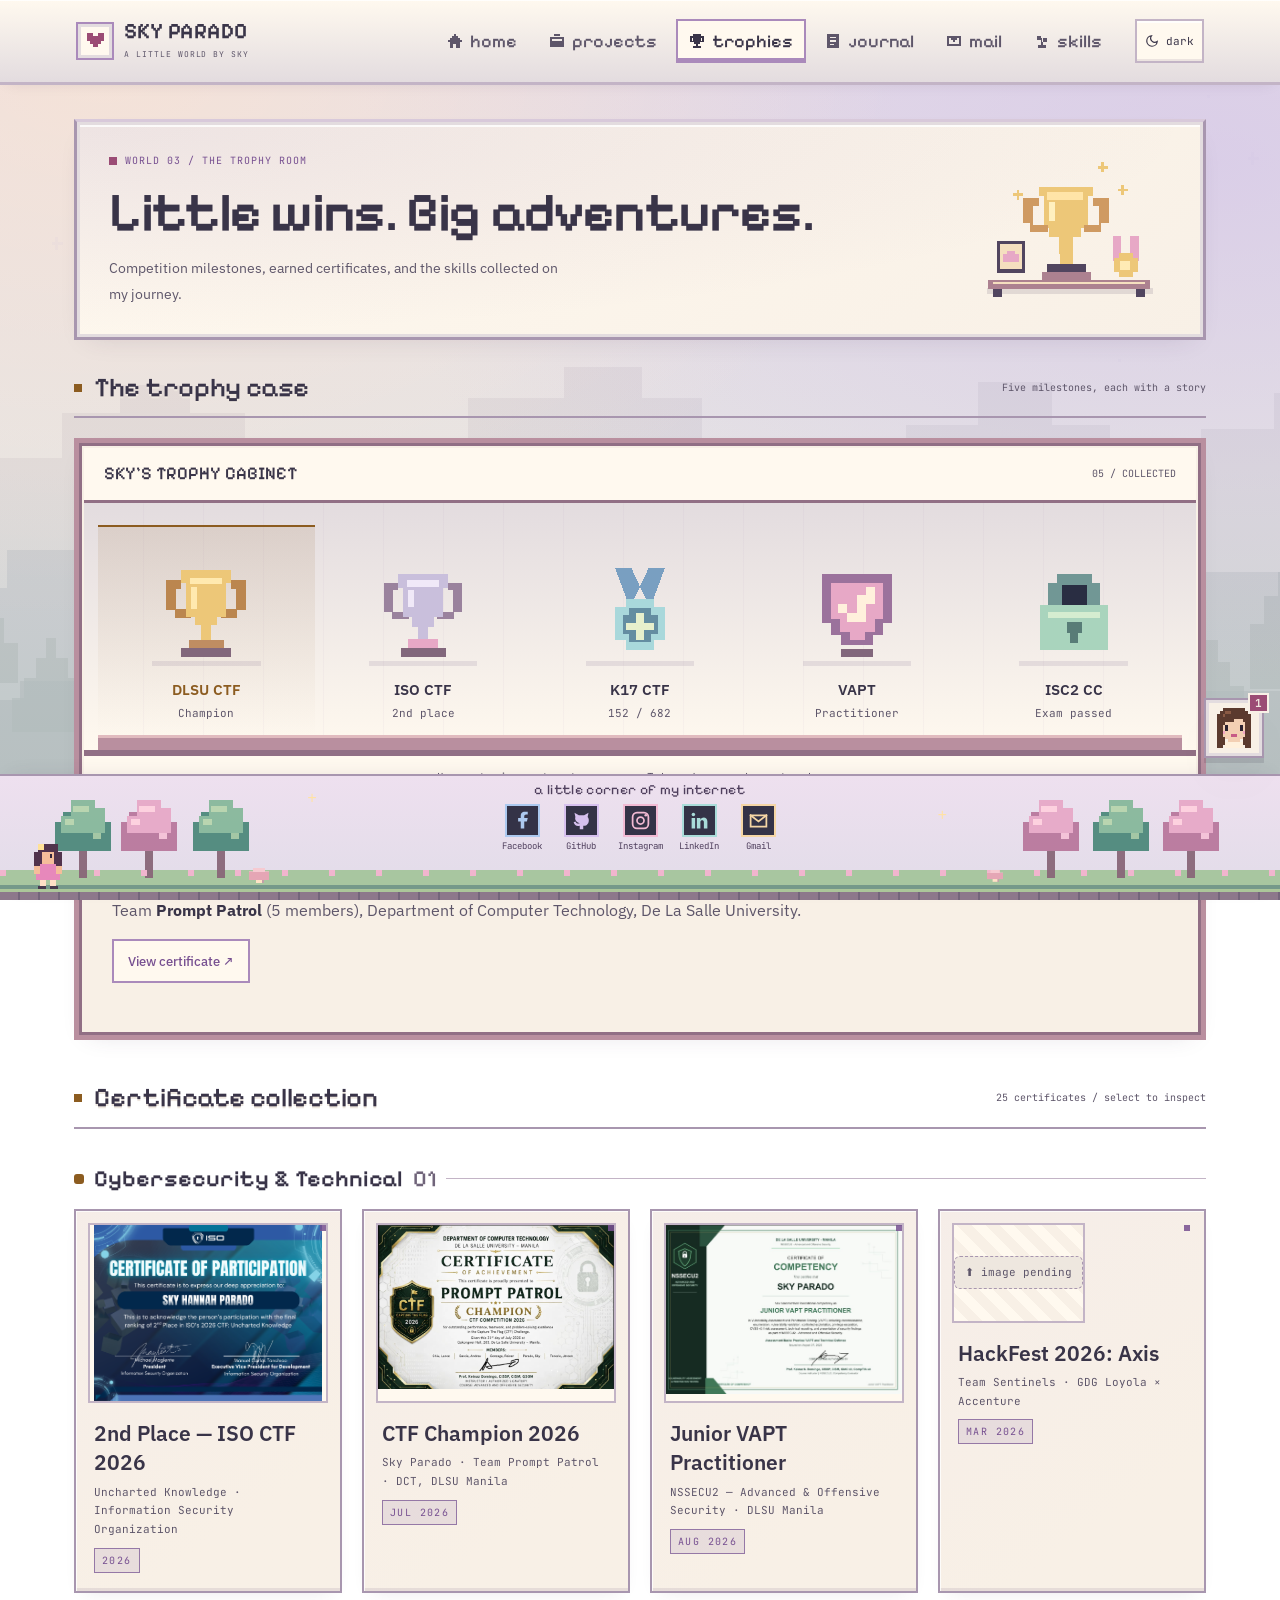
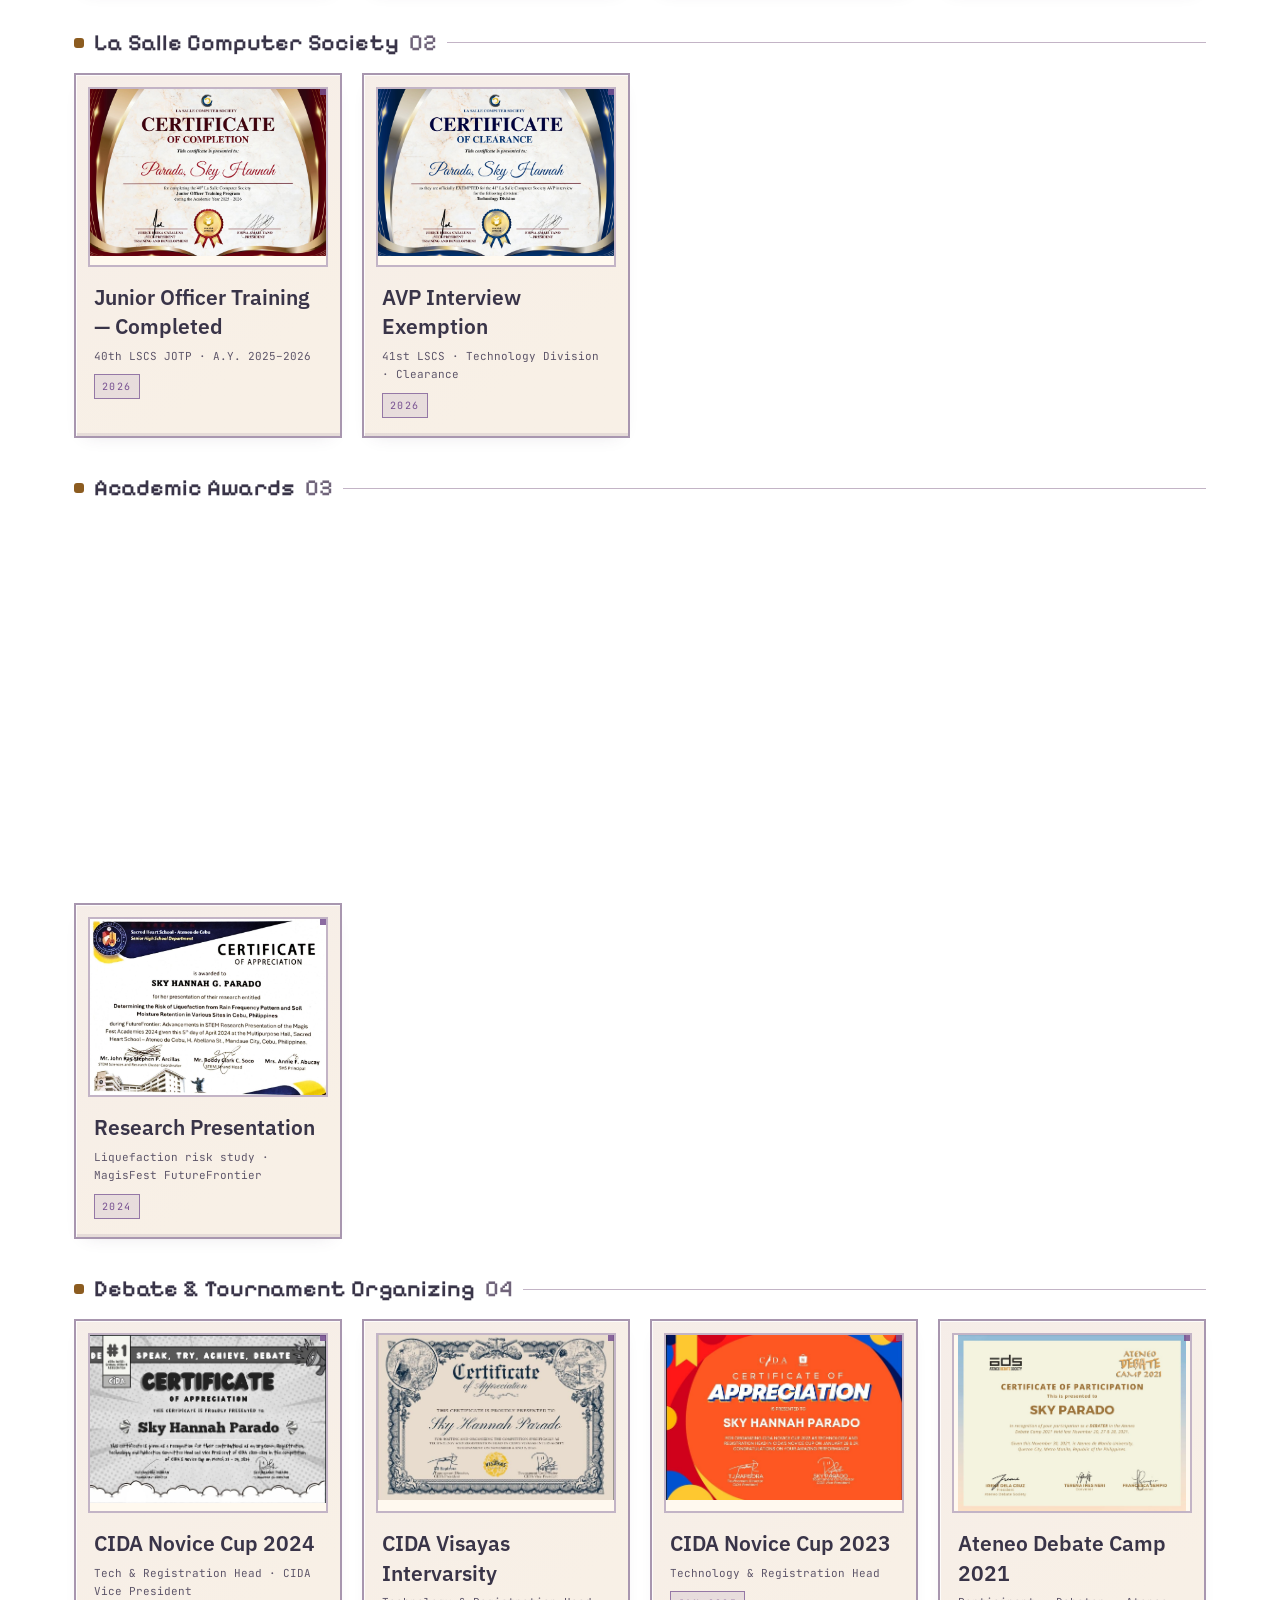
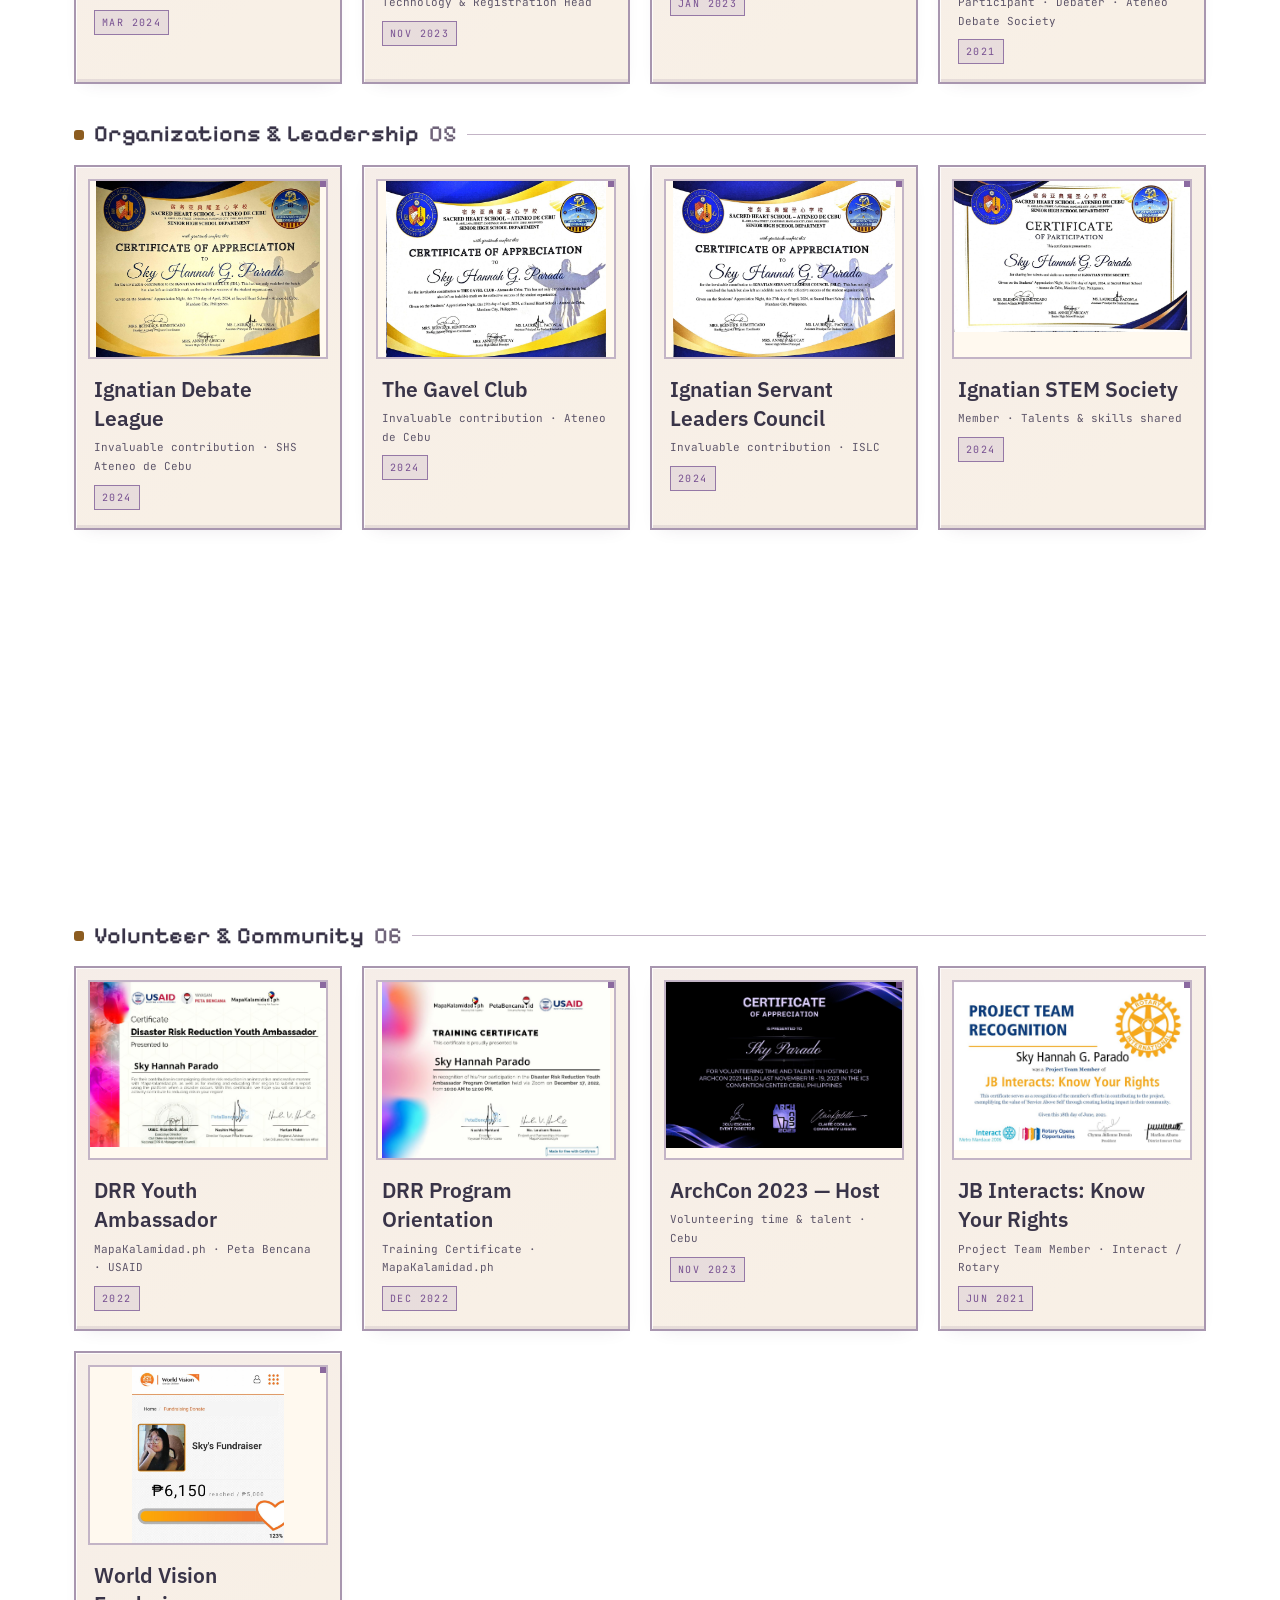
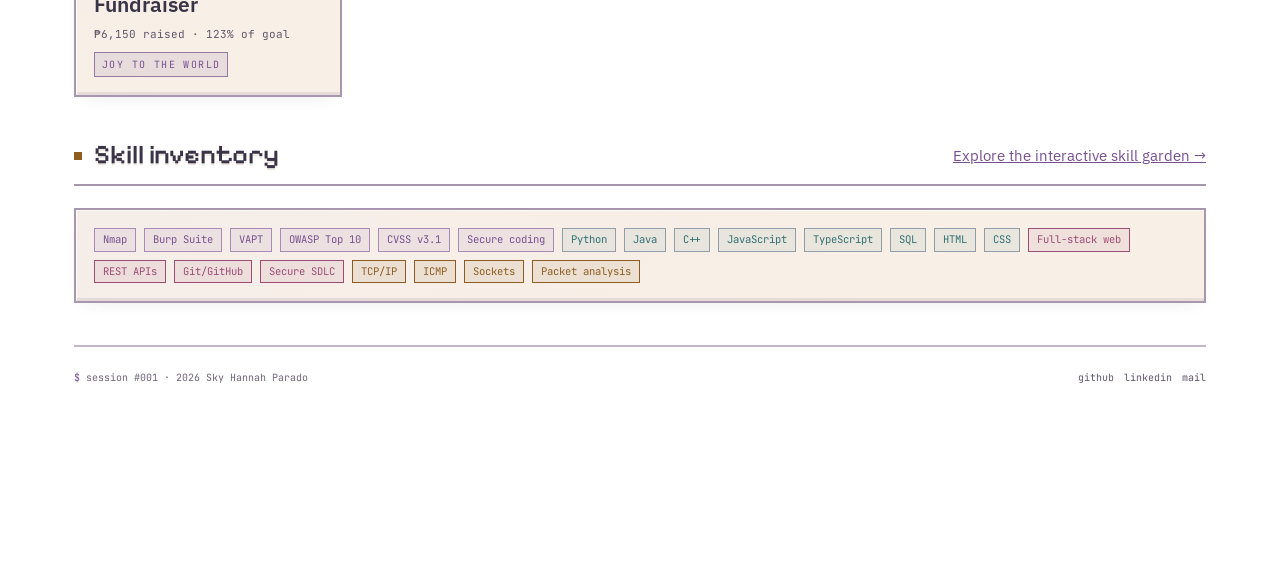
==== commit e94b7990: "Add site-wide motion: page enter/leave, scroll pop-ins, class picker ceremony" ====
--- a/certs.html
+++ b/certs.html
@@ -13,6 +13,7 @@
 <link rel="stylesheet" href="css/rpg.css">
 <link rel="stylesheet" href="css/trophies.css">
 <link rel="icon" href="data:image/svg+xml,<svg xmlns='http://www.w3.org/2000/svg' viewBox='0 0 100 100'><text y='.9em' font-size='90'>⌘</text></svg>">
+<link rel="stylesheet" href="css/motion.css">
 <link rel="stylesheet" href="css/guide.css?v=5">
 </head>
 <body class="rpg-site">
@@ -227,5 +228,6 @@
 <script src="js/quest.js"></script>
 <script src="js/trophies.js"></script>
 <script src="js/guide.js?v=10"></script>
+<script src="js/motion.js"></script>
 </body>
 </html>
--- a/css/motion.css
+++ b/css/motion.css
@@ -0,0 +1,46 @@
+/* Shared motion for every page: the page arriving and leaving, blocks popping in as they
+   scroll into view, and the class picker's little ceremony. Stepped timing keeps the pixel feel.
+   Uses the `translate` property (not `transform`) so tilted cards and hover effects keep theirs.
+   Everything here is off for visitors who ask for reduced motion. */
+@media (prefers-reduced-motion:no-preference){
+  /* arriving: the nav drops in, then the page rises */
+  .nav{animation:mNavIn .45s steps(5,end) both}
+  main{animation:mPageIn .55s steps(6,end) .08s both}
+  main.m-enter{animation:mPageIn2 .55s steps(6,end) both}
+  @keyframes mNavIn{from{opacity:0;translate:0 -18px}}
+  @keyframes mPageIn{from{opacity:0;translate:0 22px}}
+  @keyframes mPageIn2{from{opacity:0;translate:0 22px}}
+
+  /* leaving for another page of the site */
+  html.m-leave .nav,html.m-leave main{opacity:0;translate:0 -10px;transition:opacity .2s steps(3,end),translate .2s steps(3,end)}
+
+  /* blocks pop in, one after another, as they scroll into view (motion.js sets --m-d) */
+  .m-pop{opacity:0;translate:0 18px}
+  .m-pop.m-in{opacity:1;translate:none;transition:opacity .45s steps(5,end) var(--m-d,0s),translate .45s steps(5,end) var(--m-d,0s)}
+
+  /* items that appear when the class changes */
+  .m-swap{animation:mSwap .45s steps(5,end) both}
+  @keyframes mSwap{from{opacity:0;translate:0 14px}}
+
+  /* class picker: cards deal in, the chosen one bounces, then the screen lifts away */
+  .cls-gate:not([hidden]) .cls-gate-box h2{animation:mPop .4s steps(4,end) both}
+  .cls-gate:not([hidden]) .cls-gate-sub{animation:mPop .4s steps(4,end) .08s both}
+  .cls-gate:not([hidden]) .cls-card{animation:mDeal .45s steps(5,end) both}
+  .cls-gate:not([hidden]) .cls-card:nth-child(1){animation-delay:.14s}
+  .cls-gate:not([hidden]) .cls-card:nth-child(2){animation-delay:.22s}
+  .cls-gate:not([hidden]) .cls-card:nth-child(3){animation-delay:.3s}
+  .cls-gate:not([hidden]) .cls-card:nth-child(4){animation-delay:.38s}
+  .cls-gate .cls-card.is-picked{animation:mPick .4s steps(4,end) both}
+  .cls-gate.is-picking .cls-card:not(.is-picked){opacity:.35;transition:opacity .2s steps(2,end)}
+  .cls-gate.is-leaving{animation:mGateOut .3s steps(4,end) both}
+  @keyframes mPop{from{opacity:0;scale:.9}}
+  @keyframes mDeal{from{opacity:0;translate:0 26px;rotate:-4deg}}
+  @keyframes mPick{40%{scale:1.08;rotate:-2deg}70%{scale:.97}}
+  @keyframes mGateOut{to{opacity:0;scale:1.04}}
+
+  /* little presses on buttons */
+  :is(.btn,.quest-button,.cls-change,.cls-switch,.theme-btn,.one-tabs [role="tab"],.project-filters button,.secret-door):active{translate:0 2px}
+
+  /* the secret world pops open */
+  dialog.quest-dialog[open]{animation:mPop .4s steps(4,end) both}
+}
